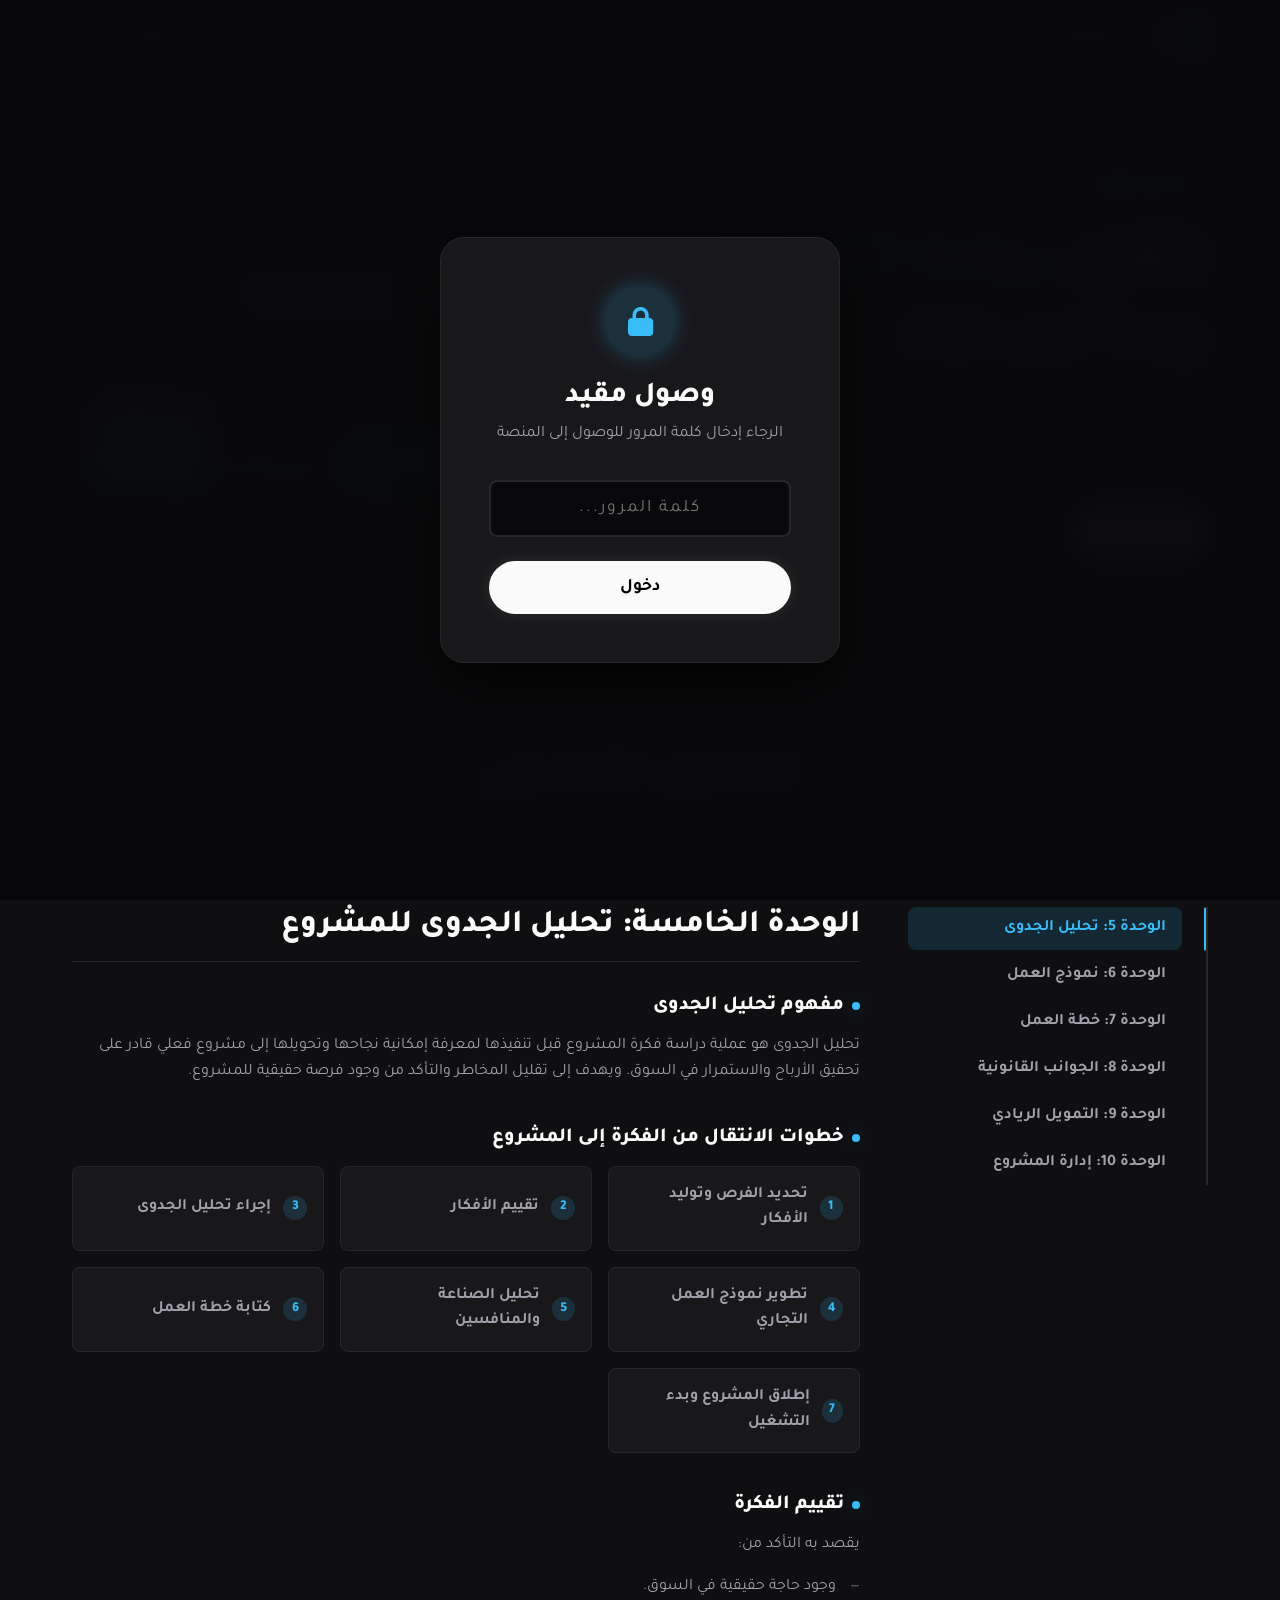
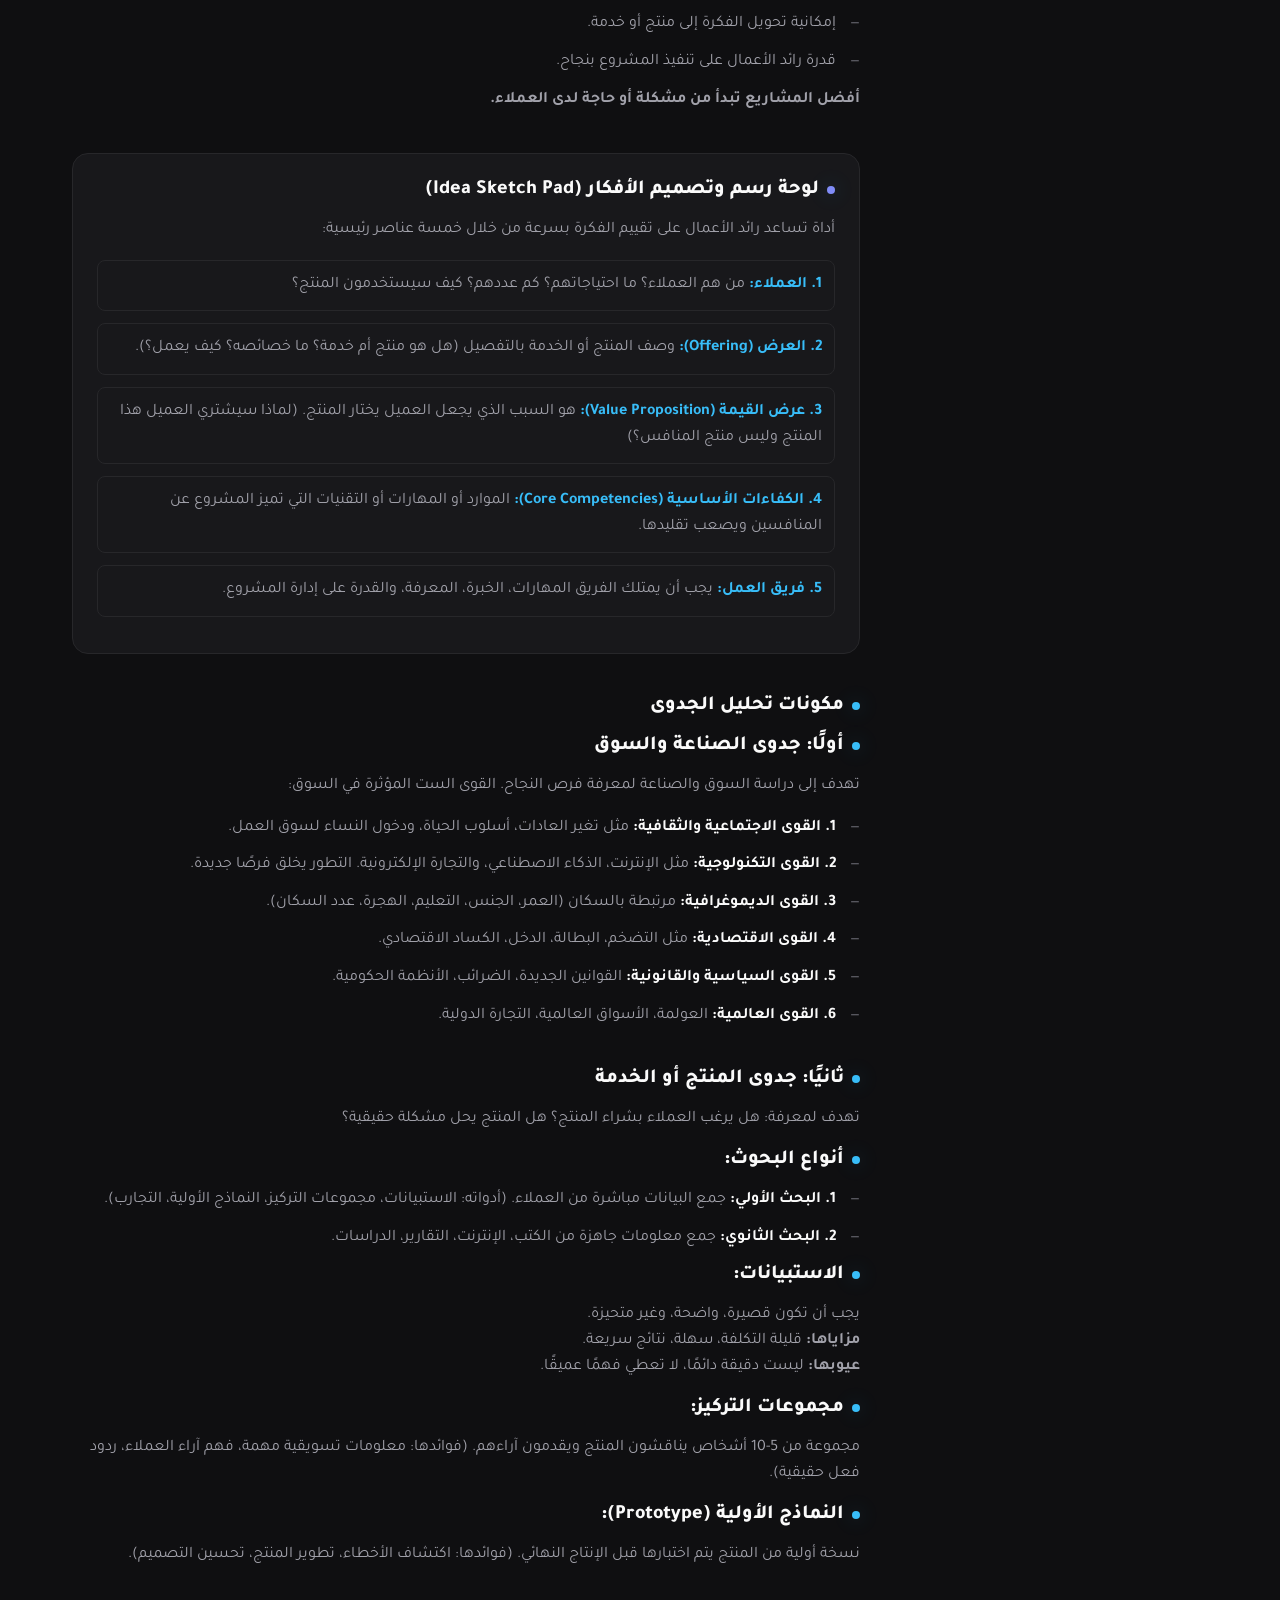
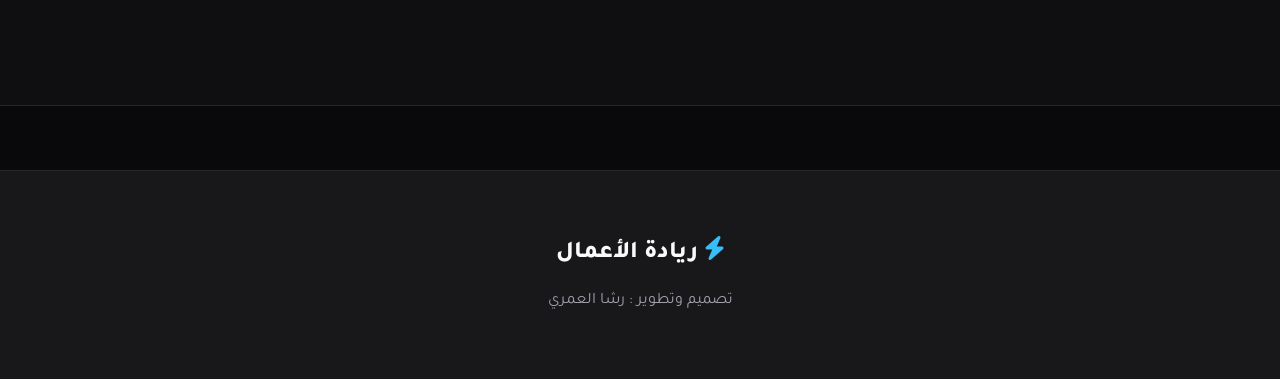
==== index.html @ 7e015ada "Initial commit: Entrepreneurship Final Website" ====
<!DOCTYPE html>
<html lang="ar" dir="rtl">

<head>
    <meta charset="UTF-8">
    <meta name="viewport" content="width=device-width, initial-scale=1.0">
    <title>ريادة الأعمال | الملخص الشامل</title>
    <link rel="stylesheet" href="style.css">
    <link href="https://fonts.googleapis.com/css2?family=Tajawal:wght@400;500;700;800;900&display=swap"
        rel="stylesheet">
    <link rel="stylesheet" href="https://cdnjs.cloudflare.com/ajax/libs/font-awesome/6.4.0/css/all.min.css">
</head>

<body>
    <div class="bg-pattern"></div>
    <div class="glow-bg"></div>

    <nav class="top-nav">
        <div class="container nav-wrapper">
            <a href="index.html" class="brand">
                <div class="brand-icon"><i class="fa-solid fa-layer-group"></i></div>
                <span class="brand-text">ريادة الأعمال</span>
            </a>
            <div class="nav-menu">
                <a href="index.html" class="menu-item active">الملخص الشامل</a>
                <a href="exam.html" class="menu-btn">انتقل للاختبار</a>
            </div>
        </div>
    </nav>

    <main>
        <section class="hero-section">
            <div class="container hero-container">
                <div class="hero-content">
                    <div class="tag"> الاستعداد للفاينل</div>
                    <h1 class="hero-title">إتقان <span>ريادة الأعمال</span> يبدأ من هنا.</h1>
                    <p class="hero-subtitle">منصة تعليمية تجمع لك المنهج من تحليل الجدوى وحتى استراتيجيات النمو.</p>
                    <div class="hero-buttons">
                        <a href="#summary" class="btn btn-solid">ابدأ المذاكرة</a>
                        <a href="exam.html" class="btn btn-ghost">انتقل للاختبار <i
                                class="fa-solid fa-arrow-left"></i></a>
                    </div>
                </div>
                <div class="hero-visual">
                    <div class="visual-card">
                        <div class="card-header">
                            <div class="dots"><span></span><span></span><span></span></div>
                        </div>
                        <div class="card-body">
                            <div class="mock-line bold w-70"></div>
                            <div class="mock-line w-100"></div>
                            <div class="mock-line w-80"></div>
                            <div class="mock-chart">
                                <div class="bar h-40"></div>
                                <div class="bar h-70"></div>
                                <div class="bar h-50"></div>
                                <div class="bar h-100"></div>
                            </div>
                        </div>
                    </div>
                    <div class="visual-card floating">
                        <i class="fa-solid fa-check-circle"></i>
                        <span>علامة كاملة في الاختبار!</span>
                    </div>
                </div>
            </div>
        </section>

        <section id="summary" class="content-section bg-light">
            <div class="container">
                <div class="section-heading">
                    <h2>المحتوى الأكاديمي</h2>
                    <p>الوحدات من 5 إلى 10، ملخصة بعناية ومركزة على النقاط الأساسية.</p>
                </div>

                <div class="docs-layout">
                    <div class="docs-sidebar">
                        <nav class="toc-nav">
                            <button class="toc-link active" data-target="unit-5">الوحدة 5: تحليل الجدوى</button>
                            <button class="toc-link" data-target="unit-6">الوحدة 6: نموذج العمل</button>
                            <button class="toc-link" data-target="unit-7">الوحدة 7: خطة العمل</button>
                            <button class="toc-link" data-target="unit-8">الوحدة 8: الجوانب القانونية</button>
                            <button class="toc-link" data-target="unit-9">الوحدة 9: التمويل الريادي</button>
                            <button class="toc-link" data-target="unit-10">الوحدة 10: إدارة المشروع</button>
                        </nav>
                    </div>

                    <div class="docs-content">
                        <!-- Unit 5 -->
                        <div class="doc-panel active" id="unit-5">
                            <h3 class="panel-title">الوحدة الخامسة: تحليل الجدوى للمشروع</h3>

                            <div class="info-block">
                                <h4>مفهوم تحليل الجدوى</h4>
                                <p>تحليل الجدوى هو عملية دراسة فكرة المشروع قبل تنفيذها لمعرفة إمكانية نجاحها وتحويلها
                                    إلى مشروع فعلي قادر على تحقيق الأرباح والاستمرار في السوق. ويهدف إلى تقليل المخاطر
                                    والتأكد من وجود فرصة حقيقية للمشروع.</p>
                            </div>

                            <div class="info-block">
                                <h4>خطوات الانتقال من الفكرة إلى المشروع</h4>
                                <div class="steps-grid">
                                    <div class="step-card"><span class="step-num">1</span>تحديد الفرص وتوليد الأفكار
                                    </div>
                                    <div class="step-card"><span class="step-num">2</span>تقييم الأفكار</div>
                                    <div class="step-card"><span class="step-num">3</span>إجراء تحليل الجدوى</div>
                                    <div class="step-card"><span class="step-num">4</span>تطوير نموذج العمل التجاري
                                    </div>
                                    <div class="step-card"><span class="step-num">5</span>تحليل الصناعة والمنافسين</div>
                                    <div class="step-card"><span class="step-num">6</span>كتابة خطة العمل</div>
                                    <div class="step-card"><span class="step-num">7</span>إطلاق المشروع وبدء التشغيل
                                    </div>
                                </div>
                            </div>

                            <div class="info-block">
                                <h4>تقييم الفكرة</h4>
                                <p>يقصد به التأكد من:</p>
                                <ul class="custom-list">
                                    <li>وجود حاجة حقيقية في السوق.</li>
                                    <li>إمكانية تحويل الفكرة إلى منتج أو خدمة.</li>
                                    <li>قدرة رائد الأعمال على تنفيذ المشروع بنجاح.</li>
                                </ul>
                                <p><strong>أفضل المشاريع تبدأ من مشكلة أو حاجة لدى العملاء.</strong></p>
                            </div>

                            <div class="info-block highlighted">
                                <h4>لوحة رسم وتصميم الأفكار (Idea Sketch Pad)</h4>
                                <p>أداة تساعد رائد الأعمال على تقييم الفكرة بسرعة من خلال خمسة عناصر رئيسية:</p>
                                <ul class="feature-list">
                                    <li><strong>1. العملاء:</strong> من هم العملاء؟ ما احتياجاتهم؟ كم عددهم؟ كيف
                                        سيستخدمون المنتج؟</li>
                                    <li><strong>2. العرض (Offering):</strong> وصف المنتج أو الخدمة بالتفصيل (هل هو منتج
                                        أم خدمة؟ ما خصائصه؟ كيف يعمل؟).</li>
                                    <li><strong>3. عرض القيمة (Value Proposition):</strong> هو السبب الذي يجعل العميل
                                        يختار المنتج. (لماذا سيشتري العميل هذا المنتج وليس منتج المنافس؟)</li>
                                    <li><strong>4. الكفاءات الأساسية (Core Competencies):</strong> الموارد أو المهارات
                                        أو التقنيات التي تميز المشروع عن المنافسين ويصعب تقليدها.</li>
                                    <li><strong>5. فريق العمل:</strong> يجب أن يمتلك الفريق المهارات، الخبرة، المعرفة،
                                        والقدرة على إدارة المشروع.</li>
                                </ul>
                            </div>

                            <div class="info-block">
                                <h4>مكونات تحليل الجدوى</h4>

                                <h4>أولًا: جدوى الصناعة والسوق</h4>
                                <p>تهدف إلى دراسة السوق والصناعة لمعرفة فرص النجاح. القوى الست المؤثرة في السوق:</p>
                                <ul class="custom-list">
                                    <li><strong>1. القوى الاجتماعية والثقافية:</strong> مثل تغير العادات، أسلوب الحياة،
                                        ودخول النساء لسوق العمل.</li>
                                    <li><strong>2. القوى التكنولوجية:</strong> مثل الإنترنت، الذكاء الاصطناعي، والتجارة
                                        الإلكترونية. التطور يخلق فرصًا جديدة.</li>
                                    <li><strong>3. القوى الديموغرافية:</strong> مرتبطة بالسكان (العمر، الجنس، التعليم،
                                        الهجرة، عدد السكان).</li>
                                    <li><strong>4. القوى الاقتصادية:</strong> مثل التضخم، البطالة، الدخل، الكساد
                                        الاقتصادي.</li>
                                    <li><strong>5. القوى السياسية والقانونية:</strong> القوانين الجديدة، الضرائب،
                                        الأنظمة الحكومية.</li>
                                    <li><strong>6. القوى العالمية:</strong> العولمة، الأسواق العالمية، التجارة الدولية.
                                    </li>
                                </ul>

                                <br>
                                <h4>ثانيًا: جدوى المنتج أو الخدمة</h4>
                                <p>تهدف لمعرفة: هل يرغب العملاء بشراء المنتج؟ هل المنتج يحل مشكلة حقيقية؟</p>

                                <h4>أنواع البحوث:</h4>
                                <ul class="custom-list">
                                    <li><strong>1. البحث الأولي:</strong> جمع البيانات مباشرة من العملاء. (أدواته:
                                        الاستبيانات، مجموعات التركيز، النماذج الأولية، التجارب).</li>
                                    <li><strong>2. البحث الثانوي:</strong> جمع معلومات جاهزة من الكتب، الإنترنت،
                                        التقارير، الدراسات.</li>
                                </ul>

                                <h4>الاستبيانات:</h4>
                                <p>يجب أن تكون قصيرة، واضحة، وغير متحيزة.<br>
                                    <strong>مزاياها:</strong> قليلة التكلفة، سهلة، نتائج سريعة. <br>
                                    <strong>عيوبها:</strong> ليست دقيقة دائمًا، لا تعطي فهمًا عميقًا.
                                </p>

                                <h4>مجموعات التركيز:</h4>
                                <p>مجموعة من 5-10 أشخاص يناقشون المنتج ويقدمون آراءهم. (فوائدها: معلومات تسويقية مهمة،
                                    فهم آراء العملاء، ردود فعل حقيقية).</p>

                                <h4>النماذج الأولية (Prototype):</h4>
                                <p>نسخة أولية من المنتج يتم اختبارها قبل الإنتاج النهائي. (فوائدها: اكتشاف الأخطاء،
                                    تطوير المنتج، تحسين التصميم).</p>
                            </div>
                        </div>

                        <!-- Unit 6 -->
                        <div class="doc-panel" id="unit-6">
                            <h3 class="panel-title">الوحدة السادسة: نموذج العمل التجاري</h3>

                            <div class="info-block">
                                <h4>مفهوم نموذج العمل</h4>
                                <p>هو الطريقة التي يحقق بها المشروع الأرباح ويقدم القيمة للعملاء.</p>
                            </div>

                            <div class="info-block">
                                <h4>عناصر نموذج العمل التجاري</h4>
                                <ul class="feature-list">
                                    <li><strong>1. شرائح العملاء:</strong> الفئات المستهدفة من المشروع.</li>
                                    <li><strong>2. عرض القيمة:</strong> القيمة أو الفائدة المقدمة للعملاء.</li>
                                    <li><strong>3. القنوات:</strong> طرق إيصال المنتج للعملاء.</li>
                                    <li><strong>4. علاقات العملاء:</strong> كيفية التعامل مع العملاء والمحافظة عليهم.
                                    </li>
                                    <li><strong>5. مصادر الإيرادات:</strong> كيف يحقق المشروع الأرباح.</li>
                                    <li><strong>6. الموارد الرئيسية:</strong> الأصول المهمة لتشغيل المشروع.</li>
                                    <li><strong>7. الأنشطة الرئيسية:</strong> الأعمال الأساسية داخل المشروع.</li>
                                    <li><strong>8. الشراكات الرئيسية:</strong> الموردون والشركاء.</li>
                                    <li><strong>9. هيكل التكاليف:</strong> جميع مصاريف المشروع.</li>
                                </ul>
                            </div>

                            <div class="info-block">
                                <h4>أهمية نموذج العمل التجاري</h4>
                                <div class="tags-container">
                                    <span class="tag-item">تنظيم المشروع</span>
                                    <span class="tag-item">فهم السوق</span>
                                    <span class="tag-item">توضيح طريقة الربح</span>
                                    <span class="tag-item">تحديد الموارد المطلوبة</span>
                                </div>
                            </div>
                        </div>

                        <!-- Unit 7 -->
                        <div class="doc-panel" id="unit-7">
                            <h3 class="panel-title">الوحدة السابعة: خطة العمل</h3>
                            <div class="info-block">
                                <h4>مفهوم خطة العمل</h4>
                                <p>وثيقة تفصيلية توضح فكرة المشروع وطريقة تنفيذه.</p>
                            </div>
                            <div class="info-block">
                                <h4>أهمية خطة العمل</h4>
                                <div class="tags-container">
                                    <span class="tag-item">جذب المستثمرين</span>
                                    <span class="tag-item">تقليل المخاطر</span>
                                    <span class="tag-item">تنظيم العمل</span>
                                    <span class="tag-item">تحديد الأهداف</span>
                                </div>
                            </div>
                            <div class="info-block">
                                <h4>عناصر خطة العمل</h4>
                                <ul class="custom-list">
                                    <li><strong>1. الملخص التنفيذي:</strong> نبذة مختصرة عن المشروع.</li>
                                    <li><strong>2. وصف المشروع:</strong> شرح فكرة المشروع وأهدافه.</li>
                                    <li><strong>3. تحليل السوق:</strong> دراسة المنافسين والعملاء.</li>
                                    <li><strong>4. الخطة التسويقية:</strong> كيفية الترويج للمنتج.</li>
                                    <li><strong>5. الخطة التشغيلية:</strong> كيفية تشغيل المشروع يوميًا.</li>
                                    <li><strong>6. الخطة المالية:</strong> التكاليف والأرباح المتوقعة.</li>
                                </ul>
                            </div>
                        </div>

                        <!-- Unit 8 -->
                        <div class="doc-panel" id="unit-8">
                            <h3 class="panel-title">الوحدة الثامنة: الجوانب القانونية والأخلاقية</h3>
                            <div class="info-block">
                                <h4>الجوانب القانونية</h4>
                                <p>تشمل: تسجيل المشروع، التراخيص، العقود، والضرائب.</p>
                            </div>
                            <div class="info-block highlighted">
                                <h4>الملكية الفكرية</h4>
                                <p>حماية الأفكار والإبداعات من السرقة.</p>
                                <h4>أنواعها:</h4>
                                <ul class="feature-list">
                                    <li><strong>1. براءات الاختراع:</strong> لحماية الاختراعات.</li>
                                    <li><strong>2. العلامات التجارية:</strong> لحماية اسم وشعار المشروع.</li>
                                    <li><strong>3. حقوق النشر:</strong> لحماية الكتب والبرامج والمحتوى.</li>
                                </ul>
                            </div>
                            <div class="info-block">
                                <h4>أخلاقيات الأعمال</h4>
                                <p>هي الالتزام بالسلوك الصحيح أثناء العمل.</p>
                                <div class="tags-container">
                                    <span class="tag-item">الصدق</span>
                                    <span class="tag-item">الأمانة</span>
                                    <span class="tag-item">احترام العملاء</span>
                                    <span class="tag-item">المسؤولية الاجتماعية</span>
                                </div>
                            </div>
                        </div>

                        <!-- Unit 9 -->
                        <div class="doc-panel" id="unit-9">
                            <h3 class="panel-title">الوحدة التاسعة: التمويل الريادي</h3>
                            <div class="info-block">
                                <h4>مفهوم التمويل</h4>
                                <p>توفير الأموال اللازمة لتأسيس المشروع وتشغيله.</p>
                            </div>
                            <div class="info-block">
                                <h4>مصادر التمويل</h4>
                                <ul class="custom-list">
                                    <li><strong>1. التمويل الذاتي:</strong> استخدام أموال صاحب المشروع.</li>
                                    <li><strong>2. القروض البنكية:</strong> الاقتراض من البنوك.</li>
                                    <li><strong>3. المستثمرون:</strong> أشخاص يقدمون المال مقابل حصة من الأرباح.</li>
                                    <li><strong>4. رأس المال المخاطر:</strong> تمويل المشاريع الجديدة ذات المخاطر
                                        العالية.</li>
                                    <li><strong>5. التمويل الجماعي:</strong> جمع مبالغ صغيرة من عدد كبير من الناس عبر
                                        الإنترنت.</li>
                                </ul>
                            </div>
                            <div class="info-block">
                                <h4>أهمية التمويل ومشكلاته</h4>
                                <p><strong>الأهمية:</strong> شراء المعدات، دفع الرواتب، تطوير المشروع، والتوسع.</p>
                                <p><strong>مشكلات التمويل:</strong> ارتفاع المخاطر، صعوبة الحصول على التمويل، ونقص
                                    الضمانات.</p>
                            </div>
                        </div>

                        <!-- Unit 10 -->
                        <div class="doc-panel" id="unit-10">
                            <h3 class="panel-title">الوحدة العاشرة: إدارة ونمو المشروع الريادي</h3>
                            <div class="info-block">
                                <h4>إدارة المشروع</h4>
                                <div class="tags-container">
                                    <span class="tag-item">التخطيط</span>
                                    <span class="tag-item">التنظيم</span>
                                    <span class="tag-item">القيادة</span>
                                    <span class="tag-item">الرقابة</span>
                                </div>
                            </div>
                            <div class="info-block">
                                <h4>استراتيجيات وتحديات النمو</h4>
                                <h4>استراتيجيات النمو:</h4>
                                <ul class="custom-list">
                                    <li><strong>1. التوسع في الأسواق:</strong> دخول أسواق جديدة.</li>
                                    <li><strong>2. تطوير المنتجات:</strong> تحسين المنتجات الحالية.</li>
                                    <li><strong>3. زيادة عدد العملاء:</strong> جذب عملاء جدد.</li>
                                    <li><strong>4. الشراكات:</strong> التعاون مع شركات أخرى.</li>
                                </ul>
                                <h4>تحديات النمو:</h4>
                                <p>زيادة المنافسة، نقص الموارد، صعوبة الإدارة، وتغير حاجات العملاء.</p>
                            </div>
                            <div class="info-block highlighted">
                                <h4>الامتياز التجاري (Franchise)</h4>
                                <p>هو منح حق استخدام الاسم التجاري، العلامة التجارية، ونظام العمل، مقابل رسوم مالية.</p>
                                <p><strong>فوائده:</strong> تقليل المخاطر، الاستفادة من خبرة جاهزة، واستخدام علامة
                                    معروفة.</p>
                            </div>
                        </div>
                    </div>
                </div>
            </div>
        </section>
    </main>

    <footer class="site-footer">
        <div class="container">
            <div class="footer-content">
                <div class="footer-logo">
                    <i class="fa-solid fa-bolt"></i> ريادة الأعمال
                </div>
                <p>تصميم وتطوير : رشا العمري</p>
            </div>
        </div>
    </footer>

    <!-- Auth Overlay -->
    <div id="auth-overlay" class="auth-overlay">
        <div class="auth-card">
            <div class="auth-icon"><i class="fa-solid fa-lock"></i></div>
            <h2>وصول مقيد</h2>
            <p>الرجاء إدخال كلمة المرور للوصول إلى المنصة</p>
            <input type="password" id="auth-pass" placeholder="كلمة المرور..." autocomplete="off">
            <button id="auth-btn" class="btn btn-solid btn-large" style="width: 100%; margin-top: 1.5rem;">دخول</button>
            <p id="auth-error" class="auth-error hidden">كلمة المرور غير صحيحة!</p>
        </div>
    </div>

    <script src="script.js"></script>
</body>

</html>
---- style.css ----
/* style.css - Dark Mode Premium Tech Design */
:root {
    --bg-body: #09090b; /* zinc-950 */
    --bg-surface: #18181b; /* zinc-900 */
    --bg-light: #0f0f11;
    --text-primary: #fafafa;
    --text-secondary: #a1a1aa;
    --text-tertiary: #71717a;
    
    --accent-color: #38bdf8; /* sky-400 */
    --accent-hover: #0ea5e9;
    --accent-light: rgba(56, 189, 248, 0.15);
    
    --border-color: #27272a;
    --border-hover: #3f3f46;
    
    --success: #34d399;
    --success-bg: rgba(16, 185, 129, 0.1);
    --danger: #fb7185;
    --danger-bg: rgba(244, 63, 94, 0.1);
    
    --shadow-sm: 0 1px 2px 0 rgba(0, 0, 0, 0.5);
    --shadow-md: 0 4px 6px -1px rgba(0, 0, 0, 0.5), 0 2px 4px -2px rgba(0, 0, 0, 0.5);
    --shadow-lg: 0 10px 15px -3px rgba(0, 0, 0, 0.5), 0 4px 6px -4px rgba(0, 0, 0, 0.5);
    --shadow-xl: 0 25px 50px -12px rgba(0, 0, 0, 0.8);
    --shadow-glow: 0 0 20px rgba(56, 189, 248, 0.3);
    
    --radius-md: 8px;
    --radius-lg: 16px;
    --radius-xl: 24px;
    
    --transition-fast: 0.15s ease;
    --transition-normal: 0.3s ease;
}

* {
    margin: 0;
    padding: 0;
    box-sizing: border-box;
    font-family: 'Tajawal', system-ui, -apple-system, sans-serif;
}

body {
    background-color: var(--bg-body);
    color: var(--text-primary);
    line-height: 1.6;
    overflow-x: hidden;
}

html {
    scroll-behavior: smooth;
}

.container {
    max-width: 1200px;
    margin: 0 auto;
    padding: 0 2rem;
}

/* Background Pattern */
.bg-pattern {
    position: fixed;
    top: 0;
    left: 0;
    width: 100%;
    height: 100%;
    z-index: -2;
    background-image: 
        radial-gradient(var(--border-color) 1px, transparent 1px),
        radial-gradient(var(--border-color) 1px, transparent 1px);
    background-size: 40px 40px;
    background-position: 0 0, 20px 20px;
    opacity: 0.3;
    mask-image: linear-gradient(to bottom, white 0%, transparent 80%);
    -webkit-mask-image: linear-gradient(to bottom, white 0%, transparent 80%);
}

.glow-bg {
    position: fixed;
    top: -20%;
    right: -10%;
    width: 60vw;
    height: 60vw;
    border-radius: 50%;
    background: radial-gradient(circle, rgba(56, 189, 248, 0.08) 0%, rgba(0,0,0,0) 70%);
    z-index: -1;
    pointer-events: none;
}

/* Typography */
h1, h2, h3, h4 {
    font-weight: 800;
    color: var(--text-primary);
    line-height: 1.2;
}

/* Navigation */
.top-nav {
    position: sticky;
    top: 0;
    z-index: 100;
    background: rgba(9, 9, 11, 0.8);
    backdrop-filter: blur(16px);
    -webkit-backdrop-filter: blur(16px);
    border-bottom: 1px solid var(--border-color);
}

.nav-wrapper {
    display: flex;
    justify-content: space-between;
    align-items: center;
    height: 72px;
}

.brand {
    display: flex;
    align-items: center;
    gap: 0.75rem;
    text-decoration: none;
    color: var(--text-primary);
}

.brand-icon {
    width: 36px;
    height: 36px;
    background: linear-gradient(135deg, #38bdf8, #818cf8);
    border-radius: var(--radius-md);
    display: flex;
    align-items: center;
    justify-content: center;
    color: white;
    font-size: 1.1rem;
    box-shadow: var(--shadow-glow);
}

.brand-text {
    font-weight: 800;
    font-size: 1.25rem;
    letter-spacing: -0.5px;
}

.nav-menu {
    display: flex;
    align-items: center;
    gap: 1.5rem;
}

.menu-item {
    text-decoration: none;
    color: var(--text-secondary);
    font-weight: 600;
    font-size: 0.95rem;
    transition: color var(--transition-fast);
}

.menu-item:hover, .menu-item.active {
    color: var(--text-primary);
}

.menu-btn {
    text-decoration: none;
    background: var(--bg-surface);
    color: var(--text-primary);
    border: 1px solid var(--border-color);
    padding: 0.5rem 1.25rem;
    border-radius: 99px;
    font-weight: 700;
    font-size: 0.95rem;
    transition: all var(--transition-fast);
    box-shadow: var(--shadow-sm);
}

.menu-btn:hover {
    border-color: var(--accent-color);
    color: var(--accent-color);
    box-shadow: var(--shadow-glow);
}

/* Buttons */
.btn {
    display: inline-flex;
    align-items: center;
    justify-content: center;
    gap: 0.5rem;
    padding: 0.75rem 1.5rem;
    border-radius: 99px;
    font-weight: 700;
    font-size: 1rem;
    text-decoration: none;
    cursor: pointer;
    transition: all var(--transition-fast);
    border: none;
}

.btn-large {
    padding: 1rem 2rem;
    font-size: 1.1rem;
}

.btn-solid {
    background: var(--text-primary);
    color: #000;
    box-shadow: 0 0 15px rgba(255, 255, 255, 0.1);
}

.btn-solid:hover:not(:disabled) {
    background: #e4e4e7;
    transform: translateY(-2px);
    box-shadow: 0 0 20px rgba(255, 255, 255, 0.2);
}

.btn-solid:disabled {
    background: var(--border-hover);
    color: var(--text-tertiary);
    cursor: not-allowed;
    box-shadow: none;
}

.btn-ghost {
    background: transparent;
    color: var(--text-secondary);
    border: 1px solid transparent;
}

.btn-ghost:hover {
    color: var(--text-primary);
    background: var(--bg-surface);
    border-color: var(--border-color);
}

/* Hero Section */
.hero-section {
    padding: 6rem 0;
    overflow: hidden;
}

.hero-container {
    display: grid;
    grid-template-columns: 1fr 1fr;
    gap: 4rem;
    align-items: center;
}

.tag {
    display: inline-block;
    padding: 0.25rem 0.75rem;
    background: var(--accent-light);
    color: var(--accent-color);
    border-radius: 99px;
    font-size: 0.85rem;
    font-weight: 700;
    margin-bottom: 1.5rem;
    border: 1px solid rgba(56, 189, 248, 0.2);
}

.hero-title {
    font-size: 4rem;
    letter-spacing: -1px;
    margin-bottom: 1.5rem;
}

.hero-title span {
    background: linear-gradient(135deg, #38bdf8, #818cf8);
    -webkit-background-clip: text;
    background-clip: text;
    -webkit-text-fill-color: transparent;
}

.hero-subtitle {
    font-size: 1.25rem;
    color: var(--text-secondary);
    margin-bottom: 2.5rem;
    max-width: 90%;
}

.hero-buttons {
    display: flex;
    gap: 1rem;
}

/* Hero Visuals */
.hero-visual {
    position: relative;
}

.visual-card {
    background: var(--bg-surface);
    border: 1px solid var(--border-color);
    border-radius: var(--radius-lg);
    padding: 1.5rem;
    transform: rotate(2deg);
    box-shadow: var(--shadow-xl);
}

.card-header {
    margin-bottom: 1.5rem;
    padding-bottom: 1rem;
    border-bottom: 1px solid var(--border-color);
}

.dots {
    display: flex;
    gap: 6px;
}

.dots span {
    width: 10px;
    height: 10px;
    border-radius: 50%;
    background: var(--border-color);
}

.dots span:nth-child(1) { background: #f43f5e; }
.dots span:nth-child(2) { background: #eab308; }
.dots span:nth-child(3) { background: #10b981; }

.mock-line {
    height: 12px;
    background: var(--border-color);
    border-radius: 4px;
    margin-bottom: 1rem;
}

.mock-line.bold {
    height: 16px;
    background: var(--text-secondary);
}

.w-70 { width: 70%; }
.w-80 { width: 80%; }
.w-100 { width: 100%; }

.mock-chart {
    display: flex;
    align-items: flex-end;
    gap: 1rem;
    height: 100px;
    margin-top: 2rem;
    padding-top: 1rem;
    border-top: 1px dashed var(--border-color);
}

.bar {
    flex: 1;
    background: var(--accent-light);
    border-radius: 4px 4px 0 0;
}

.bar.h-40 { height: 40%; }
.bar.h-70 { height: 70%; background: var(--accent-color); opacity: 0.5; }
.bar.h-50 { height: 50%; }
.bar.h-100 { height: 100%; background: linear-gradient(to top, #38bdf8, #818cf8); }

.visual-card.floating {
    position: absolute;
    bottom: -20px;
    right: -20px;
    transform: rotate(-3deg);
    padding: 1rem 1.5rem;
    border-radius: 99px;
    display: flex;
    align-items: center;
    gap: 0.75rem;
    font-weight: 700;
    color: var(--text-primary);
    animation: float 4s ease-in-out infinite;
}

.visual-card.floating i {
    color: var(--success);
    font-size: 1.25rem;
}

@keyframes float {
    0% { transform: translateY(0) rotate(-3deg); }
    50% { transform: translateY(-10px) rotate(-3deg); }
    100% { transform: translateY(0) rotate(-3deg); }
}

/* Sections */
.content-section {
    padding: 6rem 0;
}

.bg-light {
    background: var(--bg-light);
    border-top: 1px solid var(--border-color);
    border-bottom: 1px solid var(--border-color);
}

.section-heading {
    text-align: center;
    margin-bottom: 4rem;
}

.section-heading h2 {
    font-size: 2.5rem;
    margin-bottom: 1rem;
}

.section-heading p {
    font-size: 1.1rem;
    color: var(--text-secondary);
    max-width: 600px;
    margin: 0 auto;
}

/* Docs Layout */
.docs-layout {
    display: grid;
    grid-template-columns: 300px 1fr;
    gap: 3rem;
    align-items: start;
}

.docs-sidebar {
    position: sticky;
    top: 100px;
}

.toc-nav {
    display: flex;
    flex-direction: column;
    gap: 0.25rem;
    border-right: 2px solid var(--border-color);
    padding-right: 1.5rem;
}

.toc-link {
    background: none;
    border: none;
    text-align: right;
    padding: 0.75rem 1rem;
    font-size: 1rem;
    font-weight: 600;
    color: var(--text-secondary);
    cursor: pointer;
    border-radius: var(--radius-md);
    transition: all var(--transition-fast);
    position: relative;
}

.toc-link:hover {
    background: var(--bg-surface);
    color: var(--text-primary);
}

.toc-link.active {
    color: var(--accent-color);
    background: var(--accent-light);
}

.toc-link.active::before {
    content: '';
    position: absolute;
    right: -1.5rem;
    top: 50%;
    transform: translateY(-50%);
    width: 2px;
    height: 100%;
    background: var(--accent-color);
    border-radius: 2px;
}

.doc-panel {
    display: none;
    animation: fadeIn 0.4s ease;
}

.doc-panel.active {
    display: block;
}

@keyframes fadeIn {
    from { opacity: 0; transform: translateY(10px); }
    to { opacity: 1; transform: translateY(0); }
}

.panel-title {
    font-size: 2rem;
    margin-bottom: 2rem;
    padding-bottom: 1rem;
    border-bottom: 1px solid var(--border-color);
}

.info-block {
    margin-bottom: 2.5rem;
}

.info-block h4 {
    font-size: 1.25rem;
    margin-bottom: 1rem;
    color: var(--text-primary);
    display: flex;
    align-items: center;
    gap: 0.5rem;
}

.info-block h4::before {
    content: '';
    display: block;
    width: 8px;
    height: 8px;
    background: var(--accent-color);
    border-radius: 50%;
    box-shadow: var(--shadow-glow);
}

.info-block p {
    color: var(--text-secondary);
    margin-bottom: 1rem;
}

.info-block.highlighted {
    background: var(--bg-surface);
    padding: 1.5rem;
    border-radius: var(--radius-lg);
    border: 1px solid var(--border-color);
}

.info-block.highlighted h4::before {
    background: #818cf8;
}

.custom-list {
    list-style: none;
    padding-right: 0;
}

.custom-list li {
    position: relative;
    padding-right: 1.5rem;
    margin-bottom: 0.75rem;
    color: var(--text-secondary);
}

.custom-list li::before {
    content: '—';
    position: absolute;
    right: 0;
    color: var(--text-tertiary);
}

.custom-list li strong {
    color: var(--text-primary);
}

.feature-list {
    list-style: none;
}
.feature-list li {
    margin-bottom: 0.75rem;
    padding: 0.75rem;
    background: var(--bg-surface);
    border: 1px solid var(--border-color);
    border-radius: var(--radius-md);
    color: var(--text-secondary);
}
.feature-list li strong {
    color: var(--accent-color);
}

.steps-grid {
    display: grid;
    grid-template-columns: repeat(auto-fill, minmax(200px, 1fr));
    gap: 1rem;
}

.step-card {
    background: var(--bg-surface);
    border: 1px solid var(--border-color);
    padding: 1rem;
    border-radius: var(--radius-md);
    font-weight: 600;
    display: flex;
    align-items: center;
    gap: 0.75rem;
    color: var(--text-secondary);
}

.step-num {
    width: 24px;
    height: 24px;
    background: var(--accent-light);
    color: var(--accent-color);
    border-radius: 50%;
    display: flex;
    align-items: center;
    justify-content: center;
    font-size: 0.85rem;
    font-weight: 800;
}

.tags-container {
    display: flex;
    flex-wrap: wrap;
    gap: 0.75rem;
}

.tag-item {
    background: var(--bg-surface);
    border: 1px solid var(--border-color);
    padding: 0.5rem 1rem;
    border-radius: 99px;
    font-weight: 600;
    font-size: 0.95rem;
    color: var(--text-secondary);
    box-shadow: var(--shadow-sm);
}

/* Quiz Section */
.quiz-wrapper {
    max-width: 800px;
    margin: 0 auto;
}

.quiz-header {
    display: flex;
    justify-content: space-between;
    align-items: flex-end;
    margin-bottom: 2rem;
}

.quiz-meta {
    display: flex;
    gap: 1rem;
}

.badge-soft {
    background: var(--bg-surface);
    border: 1px solid var(--border-color);
    padding: 0.25rem 0.75rem;
    border-radius: 99px;
    font-size: 0.85rem;
    font-weight: 600;
    color: var(--text-secondary);
    display: flex;
    align-items: center;
    gap: 0.5rem;
}

.quiz-card {
    background: var(--bg-surface);
    border: 1px solid var(--border-color);
    border-radius: var(--radius-xl);
    padding: 3rem;
    box-shadow: var(--shadow-lg);
}

.quiz-progress-container {
    margin-bottom: 3rem;
}

.progress-info {
    display: flex;
    justify-content: space-between;
    margin-bottom: 0.75rem;
    font-weight: 700;
    color: var(--text-secondary);
    font-size: 0.95rem;
}

.progress-track {
    width: 100%;
    height: 6px;
    background: var(--bg-body);
    border-radius: 99px;
    overflow: hidden;
}

.progress-indicator {
    height: 100%;
    background: linear-gradient(90deg, #38bdf8, #818cf8);
    width: 5%;
    border-radius: 99px;
    transition: width 0.4s cubic-bezier(0.4, 0, 0.2, 1);
}

.question-title {
    font-size: 1.75rem;
    margin-bottom: 2.5rem;
    line-height: 1.4;
}

.options-list {
    display: flex;
    flex-direction: column;
    gap: 1rem;
    margin-bottom: 3rem;
}

.option-btn {
    text-align: right;
    padding: 1.25rem 1.5rem;
    background: var(--bg-body);
    border: 2px solid var(--border-color);
    border-radius: var(--radius-lg);
    font-size: 1.1rem;
    font-weight: 600;
    color: var(--text-secondary);
    cursor: pointer;
    transition: all var(--transition-fast);
    position: relative;
    display: flex;
    align-items: center;
    justify-content: space-between;
}

.option-btn:hover {
    border-color: var(--border-hover);
    background: var(--bg-surface);
    transform: translateY(-1px);
}

.option-btn.selected {
    border-color: var(--accent-color);
    background: var(--accent-light);
    color: var(--accent-color);
}

.option-btn.selected::after {
    content: '\f00c';
    font-family: 'Font Awesome 6 Free';
    font-weight: 900;
    color: var(--accent-color);
}

.quiz-footer {
    display: flex;
    justify-content: flex-end;
    padding-top: 2rem;
    border-top: 1px solid var(--border-color);
}

/* Results UI */
.hidden {
    display: none !important;
}

.result-header {
    text-align: center;
    margin-bottom: 3rem;
}

.result-icon {
    width: 80px;
    height: 80px;
    background: var(--success-bg);
    color: var(--success);
    border-radius: 50%;
    display: flex;
    align-items: center;
    justify-content: center;
    font-size: 2rem;
    margin: 0 auto 1.5rem;
}

.result-icon.needs-work {
    background: var(--danger-bg);
    color: var(--danger);
}

.result-header h3 {
    font-size: 2rem;
    margin-bottom: 0.5rem;
}

.result-header p {
    color: var(--text-secondary);
    font-size: 1.1rem;
}

.score-display {
    text-align: center;
    padding: 2rem;
    background: var(--bg-body);
    border-radius: var(--radius-lg);
    margin-bottom: 3rem;
    border: 1px solid var(--border-color);
}

.score-number {
    font-size: 3.5rem;
    font-weight: 900;
    color: var(--text-primary);
    line-height: 1;
    margin-bottom: 0.5rem;
}

.score-label {
    color: var(--text-secondary);
    font-weight: 600;
    text-transform: uppercase;
    letter-spacing: 1px;
}

.review-title {
    font-size: 1.5rem;
    margin-bottom: 1.5rem;
    padding-bottom: 1rem;
    border-bottom: 1px solid var(--border-color);
}

.review-list {
    display: flex;
    flex-direction: column;
    gap: 1rem;
    margin-bottom: 3rem;
}

.review-card {
    padding: 1.5rem;
    border-radius: var(--radius-md);
    border: 1px solid var(--border-color);
    background: var(--bg-surface);
}

.review-card.correct {
    border-right: 4px solid var(--success);
}

.review-card.incorrect {
    border-right: 4px solid var(--danger);
}

.review-q {
    font-weight: 700;
    font-size: 1.1rem;
    margin-bottom: 1rem;
    color: var(--text-primary);
}

.review-ans {
    display: flex;
    align-items: center;
    gap: 0.5rem;
    font-size: 0.95rem;
    font-weight: 600;
}

.review-ans.user-correct { color: var(--success); }
.review-ans.user-wrong { color: var(--danger); margin-bottom: 0.5rem; }
.review-ans.correct-is { color: var(--success); }

.result-actions {
    display: flex;
    justify-content: center;
}

/* Footer */
.site-footer {
    background: var(--bg-surface);
    border-top: 1px solid var(--border-color);
    padding: 4rem 0 2rem;
    margin-top: 4rem;
}

.footer-content {
    text-align: center;
    max-width: 600px;
    margin: 0 auto;
}

.footer-logo {
    font-size: 1.5rem;
    font-weight: 800;
    color: var(--text-primary);
    margin-bottom: 1rem;
}

.footer-logo i { color: var(--accent-color); }

.footer-content p {
    color: var(--text-secondary);
    margin-bottom: 2rem;
}

.copyright {
    color: var(--text-tertiary);
    font-size: 0.9rem;
}

/* Responsive */
@media (max-width: 992px) {
    .hero-container, .docs-layout {
        grid-template-columns: minmax(0, 1fr);
        width: 100%;
    }
    
    .hero-visual {
        display: none;
    }
    
    .docs-sidebar {
        position: relative;
        top: 0;
        margin-bottom: 2rem;
        min-width: 0;
        max-width: 100%;
    }
    
    .toc-nav {
        border-right: none;
        border-bottom: 2px solid var(--border-color);
        padding-right: 0;
        padding-bottom: 1rem;
        flex-direction: row;
        overflow-x: auto;
        white-space: nowrap;
        max-width: 100%;
        -ms-overflow-style: none; /* IE and Edge */
        scrollbar-width: none; /* Firefox */
    }
    
    .toc-nav::-webkit-scrollbar {
        display: none;
    }
    
    .toc-link {
        text-align: center;
    }
    
    .toc-link.active::before {
        width: 100%;
        height: 2px;
        right: 0;
        top: auto;
        bottom: -1rem;
        transform: none;
    }
}

@media (max-width: 768px) {
    .container {
        padding: 0 1.5rem;
    }
    
    .hero-section {
        padding: 4rem 0;
    }

    .hero-title {
        font-size: 2.5rem;
    }
    
    .hero-subtitle {
        font-size: 1.1rem;
        max-width: 100%;
    }
    
    .hero-buttons {
        flex-direction: column;
        width: 100%;
    }
    
    .hero-buttons .btn {
        width: 100%;
    }
    
    .section-heading h2 {
        font-size: 2rem;
    }
    
    .panel-title {
        font-size: 1.5rem;
    }

    .quiz-card {
        padding: 1.5rem;
    }
    
    .question-title {
        font-size: 1.25rem;
    }
    
    .option-btn {
        padding: 1rem;
        font-size: 1rem;
    }
    
    .score-number {
        font-size: 2.5rem;
    }
    
    .result-actions {
        flex-direction: column;
        gap: 1rem;
    }
    
    .result-actions .btn {
        width: 100%;
        margin-right: 0 !important;
    }
    
    .steps-grid {
        grid-template-columns: 1fr;
    }
    
    .quiz-header {
        flex-direction: column;
        align-items: center;
        text-align: center;
        gap: 1rem;
    }
}

@media (max-width: 480px) {
    .container {
        padding: 0 1rem;
    }

    .nav-wrapper {
        gap: 0.5rem;
    }
    
    .brand-text {
        display: none; /* Hide brand text on small screens to fit menu gracefully */
    }
    
    .nav-menu {
        gap: 1rem;
    }
    
    .menu-item, .menu-btn {
        font-size: 0.85rem;
    }
    
    .menu-btn {
        padding: 0.4rem 0.8rem;
    }
    
    .hero-title {
        font-size: 2rem;
    }
    
    .btn-large {
        padding: 0.8rem 1.5rem;
        font-size: 1rem;
    }
    
    .progress-info {
        flex-direction: column;
        align-items: center;
        gap: 0.5rem;
    }
}

/* Auth Overlay */
.auth-overlay {
    position: fixed;
    top: 0;
    left: 0;
    width: 100vw;
    height: 100vh;
    background: rgba(9, 9, 11, 0.98);
    backdrop-filter: blur(15px);
    -webkit-backdrop-filter: blur(15px);
    z-index: 99999;
    display: flex;
    align-items: center;
    justify-content: center;
}

.auth-overlay.hidden {
    display: none !important;
}

.auth-card {
    background: var(--bg-surface);
    border: 1px solid var(--border-color);
    padding: 3rem;
    border-radius: var(--radius-xl);
    box-shadow: var(--shadow-xl);
    text-align: center;
    max-width: 400px;
    width: 90%;
    animation: scaleIn 0.4s cubic-bezier(0.175, 0.885, 0.32, 1.275);
}

@keyframes scaleIn {
    from { transform: scale(0.9); opacity: 0; }
    to { transform: scale(1); opacity: 1; }
}

.auth-icon {
    width: 70px;
    height: 70px;
    background: var(--accent-light);
    color: var(--accent-color);
    border-radius: 50%;
    display: flex;
    align-items: center;
    justify-content: center;
    font-size: 1.8rem;
    margin: 0 auto 1.5rem;
    box-shadow: var(--shadow-glow);
}

.auth-card h2 {
    margin-bottom: 0.5rem;
    font-size: 1.8rem;
}

.auth-card p {
    color: var(--text-secondary);
    margin-bottom: 2rem;
}

#auth-pass {
    width: 100%;
    background: var(--bg-body);
    border: 2px solid var(--border-color);
    color: var(--text-primary);
    padding: 1rem;
    border-radius: var(--radius-md);
    font-size: 1.1rem;
    outline: none;
    transition: all var(--transition-fast);
    text-align: center;
    letter-spacing: 2px;
}

#auth-pass:focus {
    border-color: var(--accent-color);
    box-shadow: 0 0 10px rgba(56, 189, 248, 0.2);
}

.auth-error {
    color: var(--danger) !important;
    font-size: 0.95rem;
    margin-top: 1rem;
    margin-bottom: 0 !important;
    animation: fadeIn 0.3s;
}
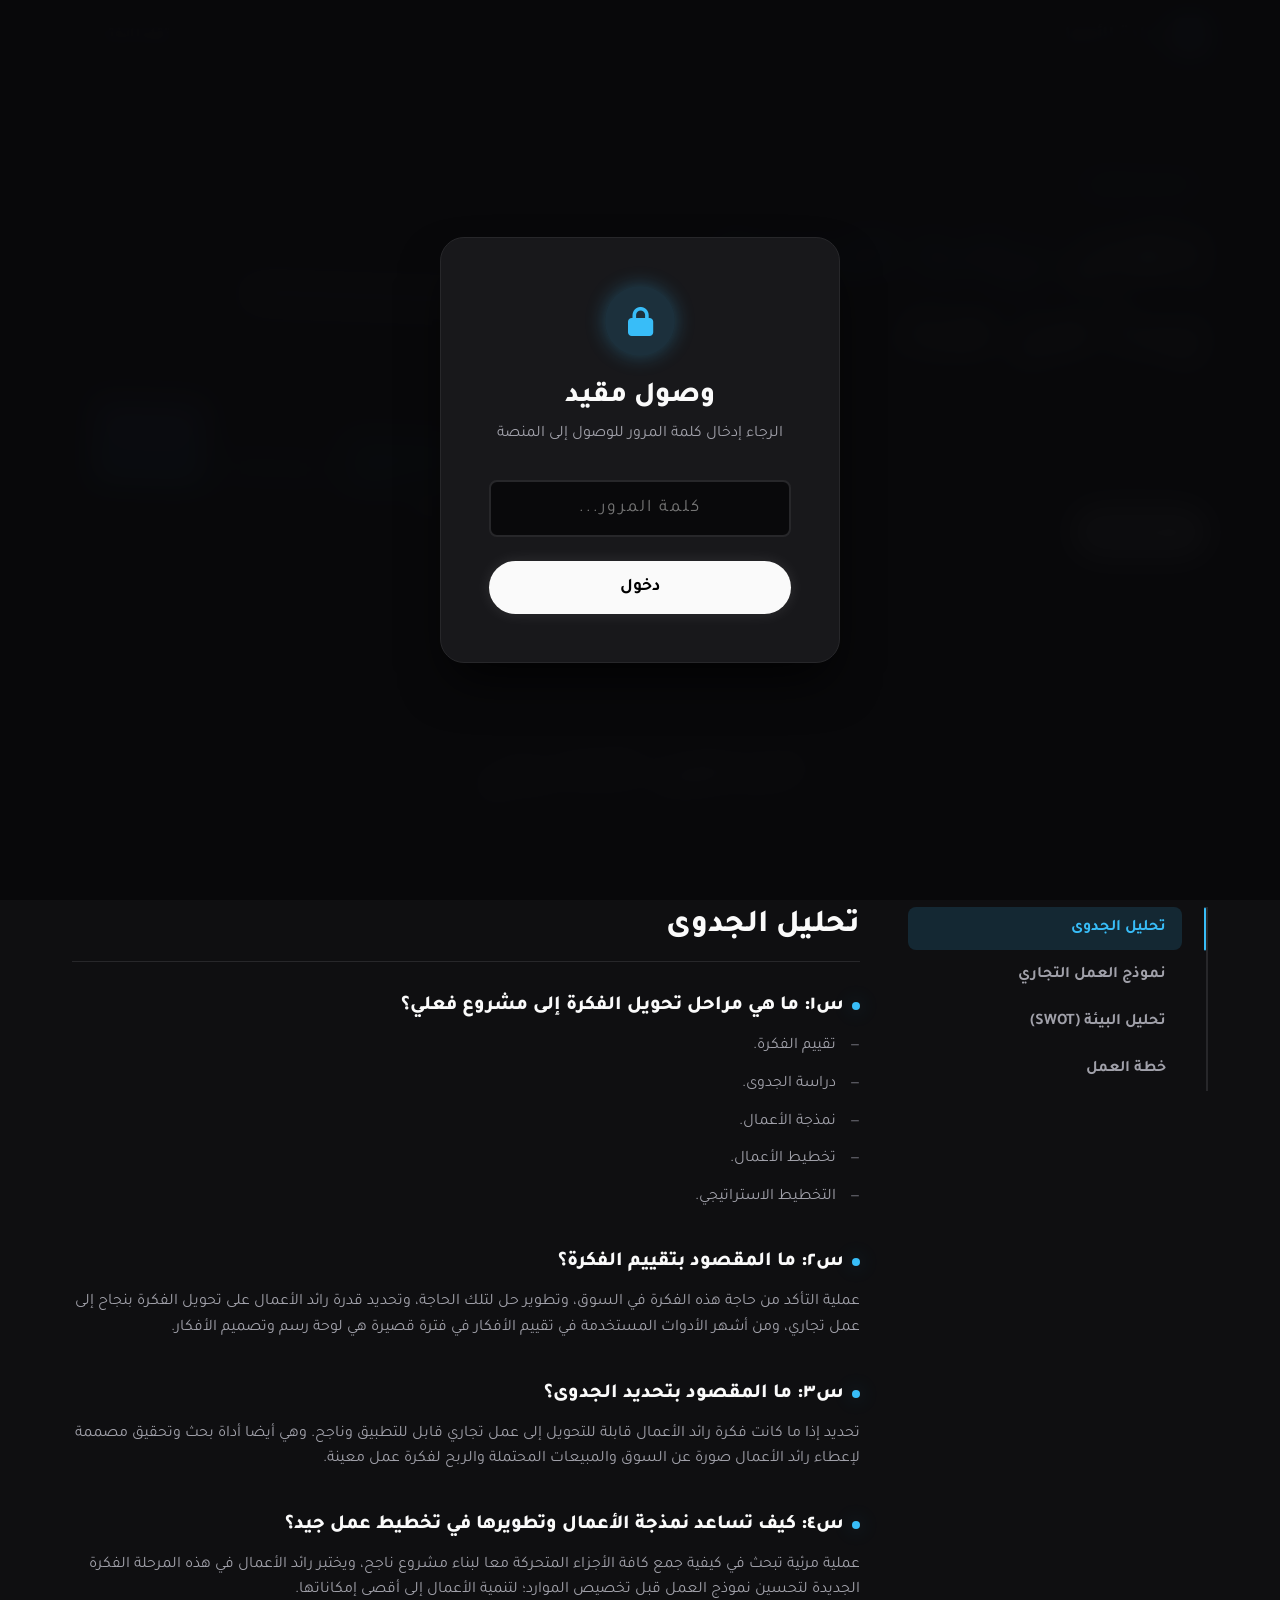
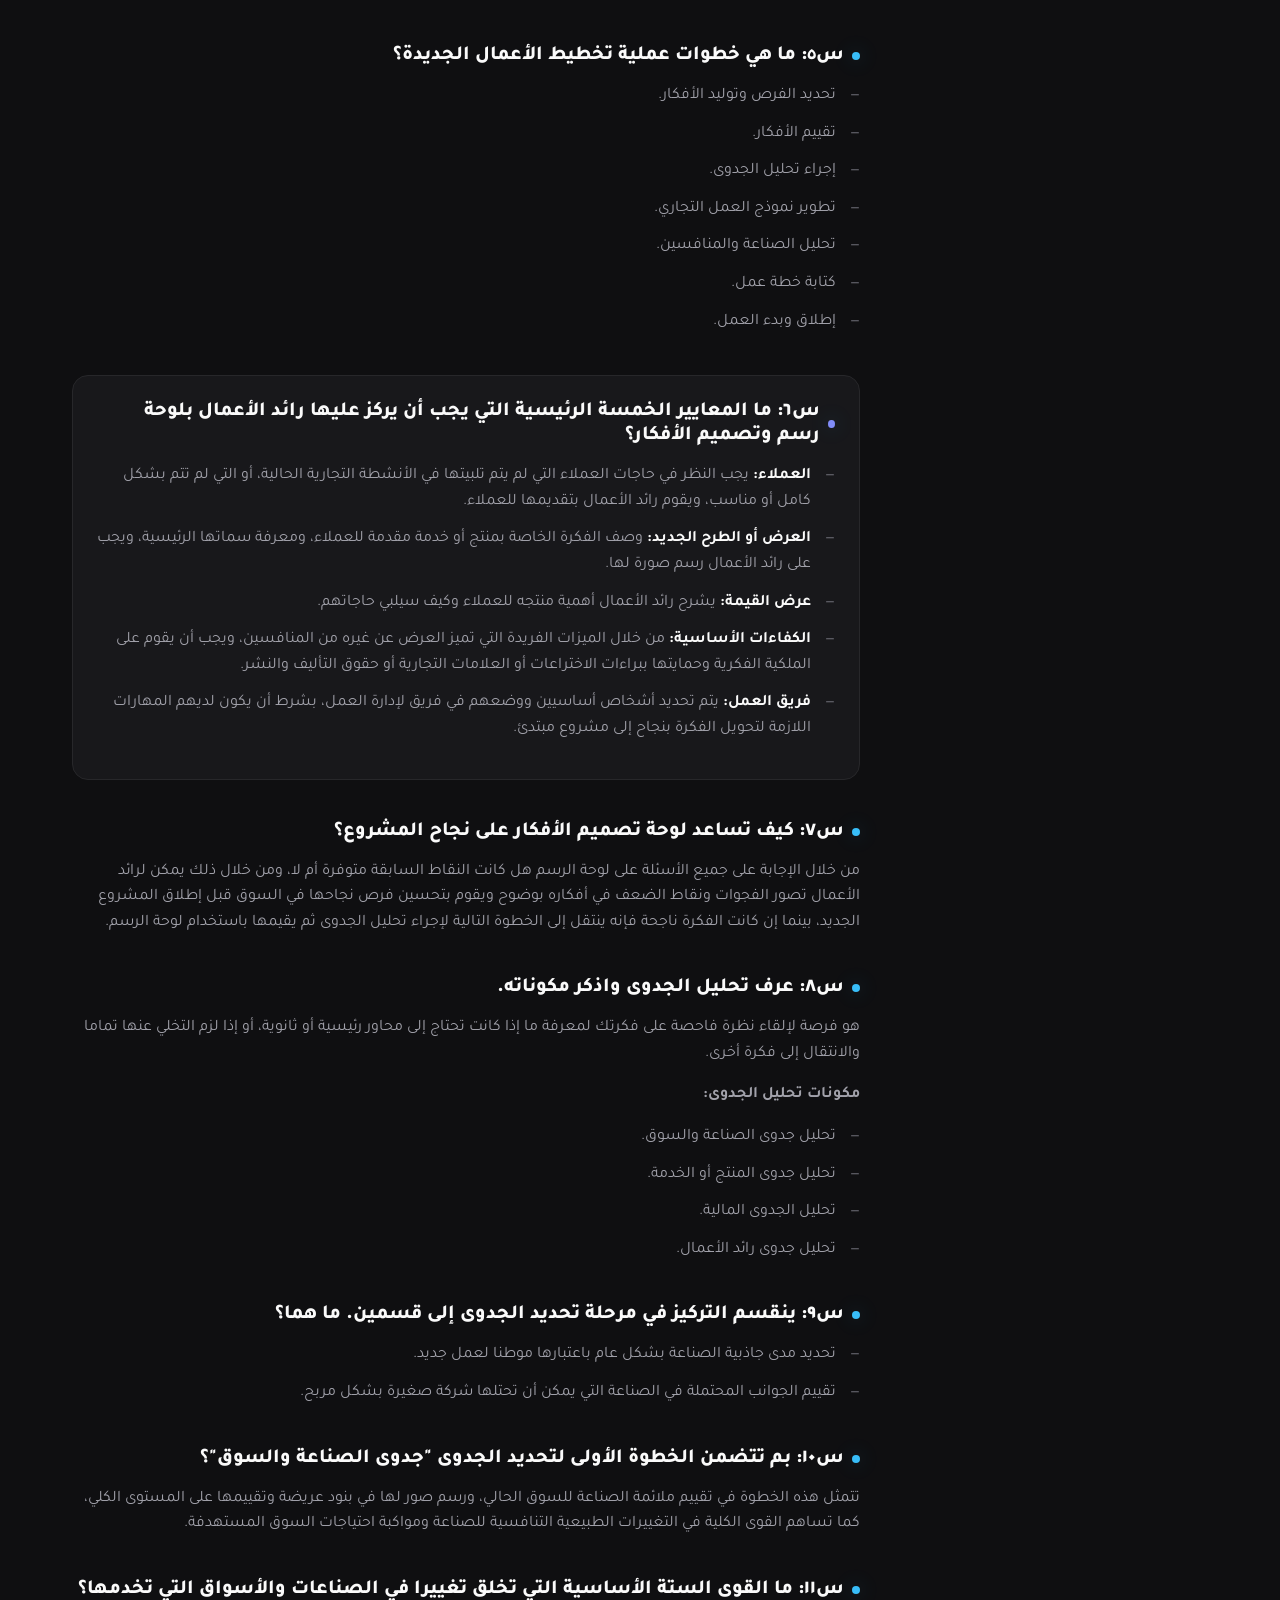
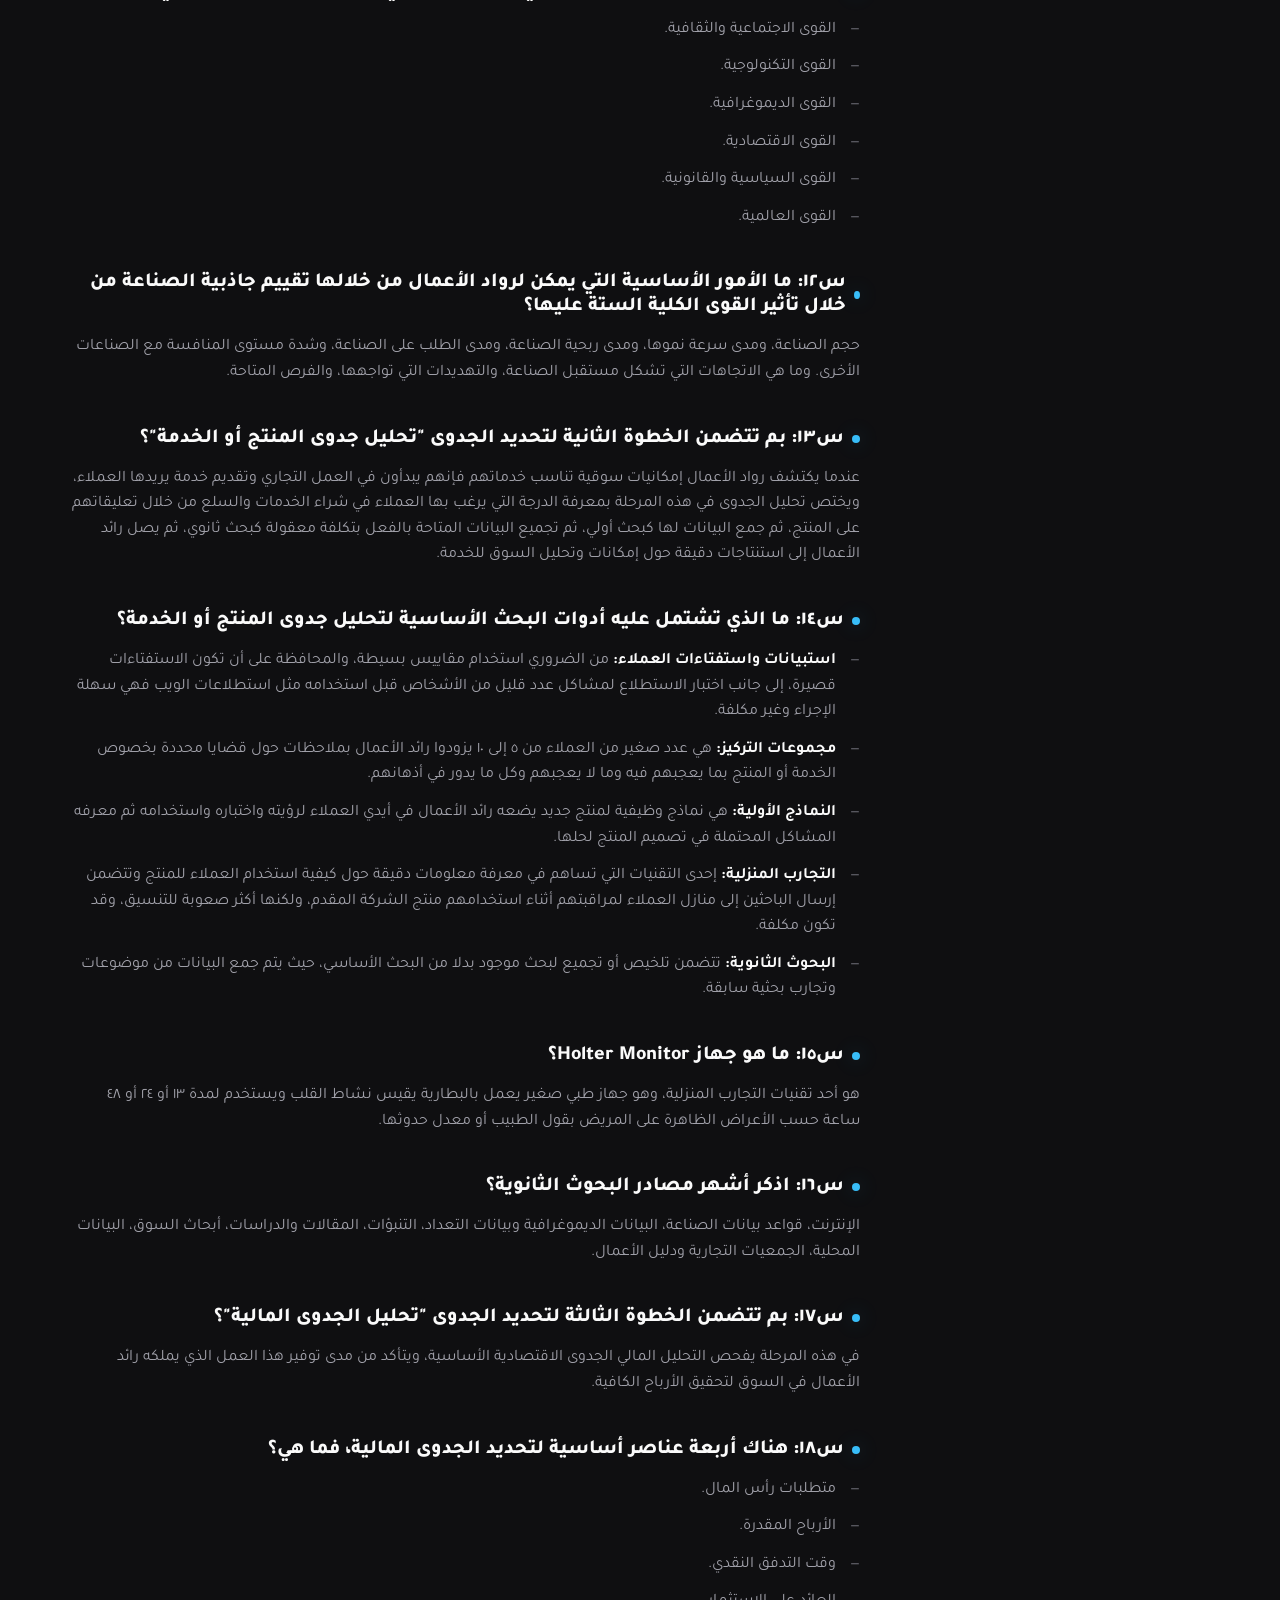
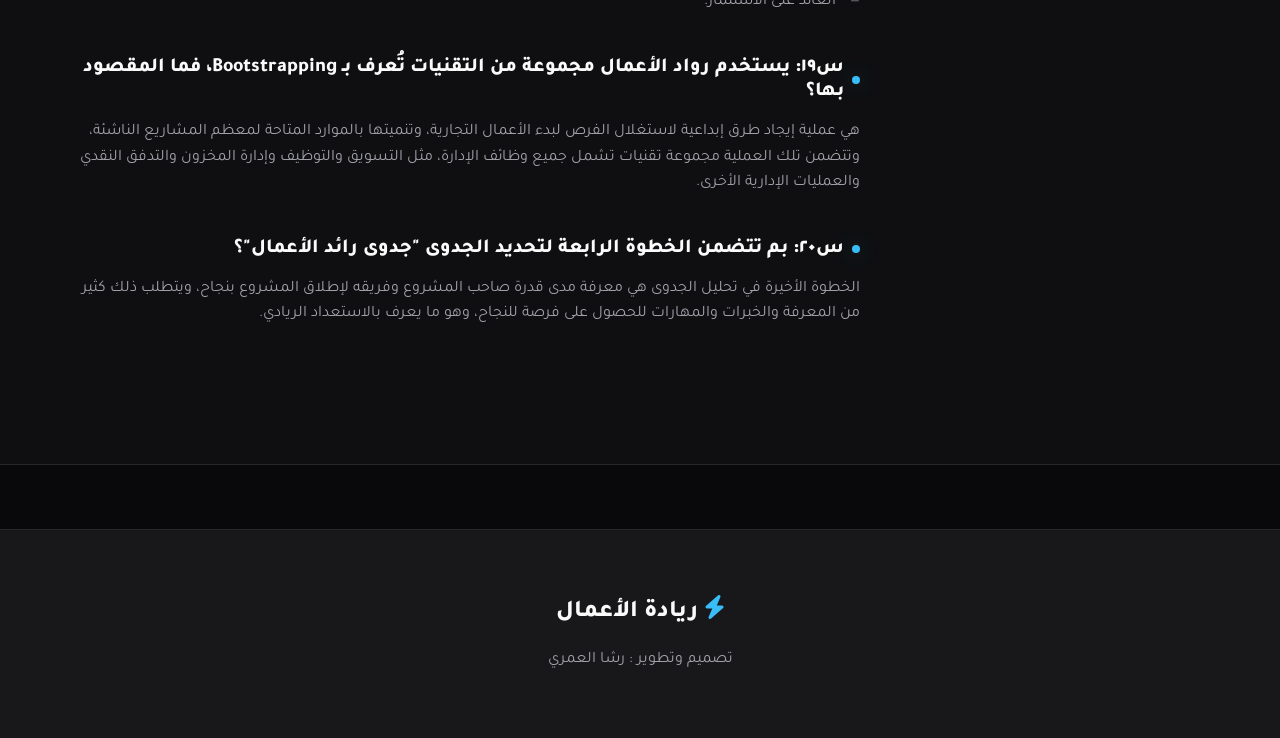
==== commit 719bce4b: "Update exam questions, layout, and authentication flow" ====
--- a/index.html
+++ b/index.html
@@ -76,269 +76,452 @@
                 <div class="docs-layout">
                     <div class="docs-sidebar">
                         <nav class="toc-nav">
-                            <button class="toc-link active" data-target="unit-5">الوحدة 5: تحليل الجدوى</button>
-                            <button class="toc-link" data-target="unit-6">الوحدة 6: نموذج العمل</button>
-                            <button class="toc-link" data-target="unit-7">الوحدة 7: خطة العمل</button>
-                            <button class="toc-link" data-target="unit-8">الوحدة 8: الجوانب القانونية</button>
-                            <button class="toc-link" data-target="unit-9">الوحدة 9: التمويل الريادي</button>
-                            <button class="toc-link" data-target="unit-10">الوحدة 10: إدارة المشروع</button>
+                            <button class="toc-link active" data-target="unit-5">تحليل الجدوى</button>
+                            <button class="toc-link" data-target="unit-6">نموذج العمل التجاري</button>
+                            <button class="toc-link" data-target="unit-7">تحليل البيئة (SWOT)</button>
+                            <button class="toc-link" data-target="unit-8">خطة العمل</button>
                         </nav>
                     </div>
 
                     <div class="docs-content">
                         <!-- Unit 5 -->
                         <div class="doc-panel active" id="unit-5">
-                            <h3 class="panel-title">الوحدة الخامسة: تحليل الجدوى للمشروع</h3>
-
-                            <div class="info-block">
-                                <h4>مفهوم تحليل الجدوى</h4>
-                                <p>تحليل الجدوى هو عملية دراسة فكرة المشروع قبل تنفيذها لمعرفة إمكانية نجاحها وتحويلها
-                                    إلى مشروع فعلي قادر على تحقيق الأرباح والاستمرار في السوق. ويهدف إلى تقليل المخاطر
-                                    والتأكد من وجود فرصة حقيقية للمشروع.</p>
-                            </div>
-
-                            <div class="info-block">
-                                <h4>خطوات الانتقال من الفكرة إلى المشروع</h4>
-                                <div class="steps-grid">
-                                    <div class="step-card"><span class="step-num">1</span>تحديد الفرص وتوليد الأفكار
-                                    </div>
-                                    <div class="step-card"><span class="step-num">2</span>تقييم الأفكار</div>
-                                    <div class="step-card"><span class="step-num">3</span>إجراء تحليل الجدوى</div>
-                                    <div class="step-card"><span class="step-num">4</span>تطوير نموذج العمل التجاري
-                                    </div>
-                                    <div class="step-card"><span class="step-num">5</span>تحليل الصناعة والمنافسين</div>
-                                    <div class="step-card"><span class="step-num">6</span>كتابة خطة العمل</div>
-                                    <div class="step-card"><span class="step-num">7</span>إطلاق المشروع وبدء التشغيل
-                                    </div>
-                                </div>
-                            </div>
-
-                            <div class="info-block">
-                                <h4>تقييم الفكرة</h4>
-                                <p>يقصد به التأكد من:</p>
-                                <ul class="custom-list">
-                                    <li>وجود حاجة حقيقية في السوق.</li>
-                                    <li>إمكانية تحويل الفكرة إلى منتج أو خدمة.</li>
-                                    <li>قدرة رائد الأعمال على تنفيذ المشروع بنجاح.</li>
-                                </ul>
-                                <p><strong>أفضل المشاريع تبدأ من مشكلة أو حاجة لدى العملاء.</strong></p>
+                            <h3 class="panel-title">تحليل الجدوى</h3>
+                            
+                            <div class="info-block">
+                                <h4>س١: ما هي مراحل تحويل الفكرة إلى مشروع فعلي؟</h4>
+                                <ol class="custom-list">
+                                    <li>تقييم الفكرة.</li>
+                                    <li>دراسة الجدوى.</li>
+                                    <li>نمذجة الأعمال.</li>
+                                    <li>تخطيط الأعمال.</li>
+                                    <li>التخطيط الاستراتيجي.</li>
+                                </ol>
+                            </div>
+
+                            <div class="info-block">
+                                <h4>س٢: ما المقصود بتقييم الفكرة؟</h4>
+                                <p>عملية التأكد من حاجة هذه الفكرة في السوق، وتطوير حل لتلك الحاجة، وتحديد قدرة رائد الأعمال على تحويل الفكرة بنجاح إلى عمل تجاري، ومن أشهر الأدوات المستخدمة في تقييم الأفكار في فترة قصيرة هي لوحة رسم وتصميم الأفكار.</p>
+                            </div>
+
+                            <div class="info-block">
+                                <h4>س٣: ما المقصود بتحديد الجدوى؟</h4>
+                                <p>تحديد إذا ما كانت فكرة رائد الأعمال قابلة للتحويل إلى عمل تجاري قابل للتطبيق وناجح. وهي أيضا أداة بحث وتحقيق مصممة لإعطاء رائد الأعمال صورة عن السوق والمبيعات المحتملة والربح لفكرة عمل معينة.</p>
+                            </div>
+
+                            <div class="info-block">
+                                <h4>س٤: كيف تساعد نمذجة الأعمال وتطويرها في تخطيط عمل جيد؟</h4>
+                                <p>عملية مرئية تبحث في كيفية جمع كافة الأجزاء المتحركة معا لبناء مشروع ناجح، ويختبر رائد الأعمال في هذه المرحلة الفكرة الجديدة لتحسين نموذج العمل قبل تخصيص الموارد؛ لتنمية الأعمال إلى أقصى إمكاناتها.</p>
+                            </div>
+
+                            <div class="info-block">
+                                <h4>س٥: ما هي خطوات عملية تخطيط الأعمال الجديدة؟</h4>
+                                <ul class="custom-list">
+                                    <li>تحديد الفرص وتوليد الأفكار.</li>
+                                    <li>تقييم الأفكار.</li>
+                                    <li>إجراء تحليل الجدوى.</li>
+                                    <li>تطوير نموذج العمل التجاري.</li>
+                                    <li>تحليل الصناعة والمنافسين.</li>
+                                    <li>كتابة خطة عمل.</li>
+                                    <li>إطلاق وبدء العمل.</li>
+                                </ul>
                             </div>
 
                             <div class="info-block highlighted">
-                                <h4>لوحة رسم وتصميم الأفكار (Idea Sketch Pad)</h4>
-                                <p>أداة تساعد رائد الأعمال على تقييم الفكرة بسرعة من خلال خمسة عناصر رئيسية:</p>
-                                <ul class="feature-list">
-                                    <li><strong>1. العملاء:</strong> من هم العملاء؟ ما احتياجاتهم؟ كم عددهم؟ كيف
-                                        سيستخدمون المنتج؟</li>
-                                    <li><strong>2. العرض (Offering):</strong> وصف المنتج أو الخدمة بالتفصيل (هل هو منتج
-                                        أم خدمة؟ ما خصائصه؟ كيف يعمل؟).</li>
-                                    <li><strong>3. عرض القيمة (Value Proposition):</strong> هو السبب الذي يجعل العميل
-                                        يختار المنتج. (لماذا سيشتري العميل هذا المنتج وليس منتج المنافس؟)</li>
-                                    <li><strong>4. الكفاءات الأساسية (Core Competencies):</strong> الموارد أو المهارات
-                                        أو التقنيات التي تميز المشروع عن المنافسين ويصعب تقليدها.</li>
-                                    <li><strong>5. فريق العمل:</strong> يجب أن يمتلك الفريق المهارات، الخبرة، المعرفة،
-                                        والقدرة على إدارة المشروع.</li>
-                                </ul>
-                            </div>
-
-                            <div class="info-block">
-                                <h4>مكونات تحليل الجدوى</h4>
-
-                                <h4>أولًا: جدوى الصناعة والسوق</h4>
-                                <p>تهدف إلى دراسة السوق والصناعة لمعرفة فرص النجاح. القوى الست المؤثرة في السوق:</p>
-                                <ul class="custom-list">
-                                    <li><strong>1. القوى الاجتماعية والثقافية:</strong> مثل تغير العادات، أسلوب الحياة،
-                                        ودخول النساء لسوق العمل.</li>
-                                    <li><strong>2. القوى التكنولوجية:</strong> مثل الإنترنت، الذكاء الاصطناعي، والتجارة
-                                        الإلكترونية. التطور يخلق فرصًا جديدة.</li>
-                                    <li><strong>3. القوى الديموغرافية:</strong> مرتبطة بالسكان (العمر، الجنس، التعليم،
-                                        الهجرة، عدد السكان).</li>
-                                    <li><strong>4. القوى الاقتصادية:</strong> مثل التضخم، البطالة، الدخل، الكساد
-                                        الاقتصادي.</li>
-                                    <li><strong>5. القوى السياسية والقانونية:</strong> القوانين الجديدة، الضرائب،
-                                        الأنظمة الحكومية.</li>
-                                    <li><strong>6. القوى العالمية:</strong> العولمة، الأسواق العالمية، التجارة الدولية.
-                                    </li>
-                                </ul>
-
-                                <br>
-                                <h4>ثانيًا: جدوى المنتج أو الخدمة</h4>
-                                <p>تهدف لمعرفة: هل يرغب العملاء بشراء المنتج؟ هل المنتج يحل مشكلة حقيقية؟</p>
-
-                                <h4>أنواع البحوث:</h4>
-                                <ul class="custom-list">
-                                    <li><strong>1. البحث الأولي:</strong> جمع البيانات مباشرة من العملاء. (أدواته:
-                                        الاستبيانات، مجموعات التركيز، النماذج الأولية، التجارب).</li>
-                                    <li><strong>2. البحث الثانوي:</strong> جمع معلومات جاهزة من الكتب، الإنترنت،
-                                        التقارير، الدراسات.</li>
-                                </ul>
-
-                                <h4>الاستبيانات:</h4>
-                                <p>يجب أن تكون قصيرة، واضحة، وغير متحيزة.<br>
-                                    <strong>مزاياها:</strong> قليلة التكلفة، سهلة، نتائج سريعة. <br>
-                                    <strong>عيوبها:</strong> ليست دقيقة دائمًا، لا تعطي فهمًا عميقًا.
-                                </p>
-
-                                <h4>مجموعات التركيز:</h4>
-                                <p>مجموعة من 5-10 أشخاص يناقشون المنتج ويقدمون آراءهم. (فوائدها: معلومات تسويقية مهمة،
-                                    فهم آراء العملاء، ردود فعل حقيقية).</p>
-
-                                <h4>النماذج الأولية (Prototype):</h4>
-                                <p>نسخة أولية من المنتج يتم اختبارها قبل الإنتاج النهائي. (فوائدها: اكتشاف الأخطاء،
-                                    تطوير المنتج، تحسين التصميم).</p>
+                                <h4>س٦: ما المعايير الخمسة الرئيسية التي يجب أن يركز عليها رائد الأعمال بلوحة رسم وتصميم الأفكار؟</h4>
+                                <ol class="custom-list">
+                                    <li><strong>العملاء:</strong> يجب النظر في حاجات العملاء التي لم يتم تلبيتها في الأنشطة التجارية الحالية، أو التي لم تتم بشكل كامل أو مناسب، ويقوم رائد الأعمال بتقديمها للعملاء.</li>
+                                    <li><strong>العرض أو الطرح الجديد:</strong> وصف الفكرة الخاصة بمنتج أو خدمة مقدمة للعملاء، ومعرفة سماتها الرئيسية، ويجب على رائد الأعمال رسم صورة لها.</li>
+                                    <li><strong>عرض القيمة:</strong> يشرح رائد الأعمال أهمية منتجه للعملاء وكيف سيلبي حاجاتهم.</li>
+                                    <li><strong>الكفاءات الأساسية:</strong> من خلال الميزات الفريدة التي تميز العرض عن غيره من المنافسين، ويجب أن يقوم على الملكية الفكرية وحمايتها ببراءات الاختراعات أو العلامات التجارية أو حقوق التأليف والنشر.</li>
+                                    <li><strong>فريق العمل:</strong> يتم تحديد أشخاص أساسيين ووضعهم في فريق لإدارة العمل، بشرط أن يكون لديهم المهارات اللازمة لتحويل الفكرة بنجاح إلى مشروع مبتدئ.</li>
+                                </ol>
+                            </div>
+
+                            <div class="info-block">
+                                <h4>س٧: كيف تساعد لوحة تصميم الأفكار على نجاح المشروع؟</h4>
+                                <p>من خلال الإجابة على جميع الأسئلة على لوحة الرسم هل كانت النقاط السابقة متوفرة أم لا، ومن خلال ذلك يمكن لرائد الأعمال تصور الفجوات ونقاط الضعف في أفكاره بوضوح ويقوم بتحسين فرص نجاحها في السوق قبل إطلاق المشروع الجديد، بينما إن كانت الفكرة ناجحة فإنه ينتقل إلى الخطوة التالية لإجراء تحليل الجدوى ثم يقيمها باستخدام لوحة الرسم.</p>
+                            </div>
+
+                            <div class="info-block">
+                                <h4>س٨: عرف تحليل الجدوى واذكر مكوناته.</h4>
+                                <p>هو فرصة لإلقاء نظرة فاحصة على فكرتك لمعرفة ما إذا كانت تحتاج إلى محاور رئيسية أو ثانوية، أو إذا لزم التخلي عنها تماما والانتقال إلى فكرة أخرى.</p>
+                                <p><strong>مكونات تحليل الجدوى:</strong></p>
+                                <ul class="custom-list">
+                                    <li>تحليل جدوى الصناعة والسوق.</li>
+                                    <li>تحليل جدوى المنتج أو الخدمة.</li>
+                                    <li>تحليل الجدوى المالية.</li>
+                                    <li>تحليل جدوى رائد الأعمال.</li>
+                                </ul>
+                            </div>
+
+                            <div class="info-block">
+                                <h4>س٩: ينقسم التركيز في مرحلة تحديد الجدوى إلى قسمين. ما هما؟</h4>
+                                <ol class="custom-list">
+                                    <li>تحديد مدى جاذبية الصناعة بشكل عام باعتبارها موطنا لعمل جديد.</li>
+                                    <li>تقييم الجوانب المحتملة في الصناعة التي يمكن أن تحتلها شركة صغيرة بشكل مربح.</li>
+                                </ol>
+                            </div>
+
+                            <div class="info-block">
+                                <h4>س١٠: بم تتضمن الخطوة الأولى لتحديد الجدوى "جدوى الصناعة والسوق"؟</h4>
+                                <p>تتمثل هذه الخطوة في تقييم ملائمة الصناعة للسوق الحالي، ورسم صور لها في بنود عريضة وتقييمها على المستوى الكلي، كما تساهم القوى الكلية في التغييرات الطبيعية التنافسية للصناعة ومواكبة احتياجات السوق المستهدفة.</p>
+                            </div>
+
+                            <div class="info-block">
+                                <h4>س١١: ما القوى الستة الأساسية التي تخلق تغييرا في الصناعات والأسواق التي تخدمها؟</h4>
+                                <ol class="custom-list">
+                                    <li>القوى الاجتماعية والثقافية.</li>
+                                    <li>القوى التكنولوجية.</li>
+                                    <li>القوى الديموغرافية.</li>
+                                    <li>القوى الاقتصادية.</li>
+                                    <li>القوى السياسية والقانونية.</li>
+                                    <li>القوى العالمية.</li>
+                                </ol>
+                            </div>
+
+                            <div class="info-block">
+                                <h4>س١٢: ما الأمور الأساسية التي يمكن لرواد الأعمال من خلالها تقييم جاذبية الصناعة من خلال تأثير القوى الكلية الستة عليها؟</h4>
+                                <p>حجم الصناعة، ومدى سرعة نموها، ومدى ربحية الصناعة، ومدى الطلب على الصناعة، وشدة مستوى المنافسة مع الصناعات الأخرى. وما هي الاتجاهات التي تشكل مستقبل الصناعة، والتهديدات التي تواجهها، والفرص المتاحة.</p>
+                            </div>
+
+                            <div class="info-block">
+                                <h4>س١٣: بم تتضمن الخطوة الثانية لتحديد الجدوى "تحليل جدوى المنتج أو الخدمة"؟</h4>
+                                <p>عندما يكتشف رواد الأعمال إمكانيات سوقية تناسب خدماتهم فإنهم يبدأون في العمل التجاري وتقديم خدمة يريدها العملاء، ويختص تحليل الجدوى في هذه المرحلة بمعرفة الدرجة التي يرغب بها العملاء في شراء الخدمات والسلع من خلال تعليقاتهم على المنتج، ثم جمع البيانات لها كبحث أولي، ثم تجميع البيانات المتاحة بالفعل بتكلفة معقولة كبحث ثانوي، ثم يصل رائد الأعمال إلى استنتاجات دقيقة حول إمكانات وتحليل السوق للخدمة.</p>
+                            </div>
+
+                            <div class="info-block">
+                                <h4>س١٤: ما الذي تشتمل عليه أدوات البحث الأساسية لتحليل جدوى المنتج أو الخدمة؟</h4>
+                                <ul class="custom-list">
+                                    <li><strong>استبيانات واستفتاءات العملاء:</strong> من الضروري استخدام مقاييس بسيطة، والمحافظة على أن تكون الاستفتاءات قصيرة، إلى جانب اختبار الاستطلاع لمشاكل عدد قليل من الأشخاص قبل استخدامه مثل استطلاعات الويب فهي سهلة الإجراء وغير مكلفة.</li>
+                                    <li><strong>مجموعات التركيز:</strong> هي عدد صغير من العملاء من ٥ إلى ١٠ يزودوا رائد الأعمال بملاحظات حول قضايا محددة بخصوص الخدمة أو المنتج بما يعجبهم فيه وما لا يعجبهم وكل ما يدور في أذهانهم.</li>
+                                    <li><strong>النماذج الأولية:</strong> هي نماذج وظيفية لمنتج جديد يضعه رائد الأعمال في أيدي العملاء لرؤيته واختباره واستخدامه ثم معرفه المشاكل المحتملة في تصميم المنتج لحلها.</li>
+                                    <li><strong>التجارب المنزلية:</strong> إحدى التقنيات التي تساهم في معرفة معلومات دقيقة حول كيفية استخدام العملاء للمنتج وتتضمن إرسال الباحثين إلى منازل العملاء لمراقبتهم أثناء استخدامهم منتج الشركة المقدم، ولكنها أكثر صعوبة للتنسيق، وقد تكون مكلفة.</li>
+                                    <li><strong>البحوث الثانوية:</strong> تتضمن تلخيص أو تجميع لبحث موجود بدلا من البحث الأساسي، حيث يتم جمع البيانات من موضوعات وتجارب بحثية سابقة.</li>
+                                </ul>
+                            </div>
+
+                            <div class="info-block">
+                                <h4>س١٥: ما هو جهاز Holter Monitor؟</h4>
+                                <p>هو أحد تقنيات التجارب المنزلية، وهو جهاز طبي صغير يعمل بالبطارية يقيس نشاط القلب ويستخدم لمدة ١٣ أو ٢٤ أو ٤٨ ساعة حسب الأعراض الظاهرة على المريض بقول الطبيب أو معدل حدوثها.</p>
+                            </div>
+
+                            <div class="info-block">
+                                <h4>س١٦: اذكر أشهر مصادر البحوث الثانوية؟</h4>
+                                <p>الإنترنت، قواعد بيانات الصناعة، البيانات الديموغرافية وبيانات التعداد، التنبؤات، المقالات والدراسات، أبحاث السوق، البيانات المحلية، الجمعيات التجارية ودليل الأعمال.</p>
+                            </div>
+
+                            <div class="info-block">
+                                <h4>س١٧: بم تتضمن الخطوة الثالثة لتحديد الجدوى "تحليل الجدوى المالية"؟</h4>
+                                <p>في هذه المرحلة يفحص التحليل المالي الجدوى الاقتصادية الأساسية، ويتأكد من مدى توفير هذا العمل الذي يملكه رائد الأعمال في السوق لتحقيق الأرباح الكافية.</p>
+                            </div>
+
+                            <div class="info-block">
+                                <h4>س١٨: هناك أربعة عناصر أساسية لتحديد الجدوى المالية، فما هي؟</h4>
+                                <ol class="custom-list">
+                                    <li>متطلبات رأس المال.</li>
+                                    <li>الأرباح المقدرة.</li>
+                                    <li>وقت التدفق النقدي.</li>
+                                    <li>العائد على الاستثمار.</li>
+                                </ol>
+                            </div>
+
+                            <div class="info-block">
+                                <h4>س١٩: يستخدم رواد الأعمال مجموعة من التقنيات تُعرف بـ Bootstrapping، فما المقصود بها؟</h4>
+                                <p>هي عملية إيجاد طرق إبداعية لاستغلال الفرص لبدء الأعمال التجارية، وتنميتها بالموارد المتاحة لمعظم المشاريع الناشئة، وتتضمن تلك العملية مجموعة تقنيات تشمل جميع وظائف الإدارة، مثل التسويق والتوظيف وإدارة المخزون والتدفق النقدي والعمليات الإدارية الأخرى.</p>
+                            </div>
+
+                            <div class="info-block">
+                                <h4>س٢٠: بم تتضمن الخطوة الرابعة لتحديد الجدوى "جدوى رائد الأعمال"؟</h4>
+                                <p>الخطوة الأخيرة في تحليل الجدوى هي معرفة مدى قدرة صاحب المشروع وفريقه لإطلاق المشروع بنجاح، ويتطلب ذلك كثير من المعرفة والخبرات والمهارات للحصول على فرصة للنجاح، وهو ما يعرف بالاستعداد الريادي.</p>
                             </div>
                         </div>
 
                         <!-- Unit 6 -->
                         <div class="doc-panel" id="unit-6">
-                            <h3 class="panel-title">الوحدة السادسة: نموذج العمل التجاري</h3>
-
-                            <div class="info-block">
-                                <h4>مفهوم نموذج العمل</h4>
-                                <p>هو الطريقة التي يحقق بها المشروع الأرباح ويقدم القيمة للعملاء.</p>
-                            </div>
-
-                            <div class="info-block">
-                                <h4>عناصر نموذج العمل التجاري</h4>
-                                <ul class="feature-list">
-                                    <li><strong>1. شرائح العملاء:</strong> الفئات المستهدفة من المشروع.</li>
-                                    <li><strong>2. عرض القيمة:</strong> القيمة أو الفائدة المقدمة للعملاء.</li>
-                                    <li><strong>3. القنوات:</strong> طرق إيصال المنتج للعملاء.</li>
-                                    <li><strong>4. علاقات العملاء:</strong> كيفية التعامل مع العملاء والمحافظة عليهم.
-                                    </li>
-                                    <li><strong>5. مصادر الإيرادات:</strong> كيف يحقق المشروع الأرباح.</li>
-                                    <li><strong>6. الموارد الرئيسية:</strong> الأصول المهمة لتشغيل المشروع.</li>
-                                    <li><strong>7. الأنشطة الرئيسية:</strong> الأعمال الأساسية داخل المشروع.</li>
-                                    <li><strong>8. الشراكات الرئيسية:</strong> الموردون والشركاء.</li>
-                                    <li><strong>9. هيكل التكاليف:</strong> جميع مصاريف المشروع.</li>
-                                </ul>
-                            </div>
-
-                            <div class="info-block">
-                                <h4>أهمية نموذج العمل التجاري</h4>
-                                <div class="tags-container">
-                                    <span class="tag-item">تنظيم المشروع</span>
-                                    <span class="tag-item">فهم السوق</span>
-                                    <span class="tag-item">توضيح طريقة الربح</span>
-                                    <span class="tag-item">تحديد الموارد المطلوبة</span>
-                                </div>
+                            <h3 class="panel-title">نموذج العمل التجاري</h3>
+
+                            <div class="info-block">
+                                <h4>س١: ما المقصود بنموذج العمل التجاري؟</h4>
+                                <p>هو أداة من أدوات التخطيط الاستراتيجي التي تحدد أسس عمل الأنشطة التجارية للشركة، ويتضمن تسعة عناصر أساسية لكل خدمة بهدف التخطيط الدقيق وفق الإمكانيات المتاحة.</p>
+                            </div>
+
+                            <div class="info-block">
+                                <h4>س٢: كيف يقوم رواد الأعمال بتطوير واختبار نموذج العمل التجاري؟</h4>
+                                <p>أثناء عملية التطوير يستخدم رواد الأعمال عملية مرئية، مثل رسم أعمالهم على السبورة، ويحددون المكونات الرئيسية المطلوبة لإنجاح أعمالهم، حيث يضيف نموذج العمل تفاصيل دقيقة حول تحليل جدوى الأعمال الجديدة، من خلال تصوير الأجزاء المتحركة من العمل بيانيا والتأكد من ارتباطها.</p>
+                            </div>
+
+                            <div class="info-block">
+                                <h4>س٣: ما الأسئلة التي يجب أن يتناولها رائد الأعمال عند بدء المشروع التجاري؟</h4>
+                                <p>ما القيمة أو الخدمة التي ستقدم للعملاء؟ ومن هو السوق المستهدف؟ وما التوقعات المفترضة؟ وما هي تكلفة ذلك؟ وما الموارد التي تكون الحاجة إليها وكيف يمكن تحصيل المعلومات المناسبة من العملاء؟ وكيف يريدون الحصول على المنتج؟ وما هي الأنشطة الرئيسية لتوحيد كل ذلك؟ وما هي التكاليف لتحقيق نجاح المشروع؟</p>
+                            </div>
+
+                            <div class="info-block">
+                                <h4>س٤: ما مكونات نموذج العمل التجاري؟</h4>
+                                <ol class="custom-list">
+                                    <li>شرائح العملاء.</li>
+                                    <li>عرض القيمة.</li>
+                                    <li>علاقات العملاء.</li>
+                                    <li>القنوات.</li>
+                                    <li>الأنشطة الرئيسية.</li>
+                                    <li>الموارد الرئيسية.</li>
+                                </ol>
                             </div>
                         </div>
 
                         <!-- Unit 7 -->
                         <div class="doc-panel" id="unit-7">
-                            <h3 class="panel-title">الوحدة السابعة: خطة العمل</h3>
-                            <div class="info-block">
-                                <h4>مفهوم خطة العمل</h4>
-                                <p>وثيقة تفصيلية توضح فكرة المشروع وطريقة تنفيذه.</p>
-                            </div>
-                            <div class="info-block">
-                                <h4>أهمية خطة العمل</h4>
-                                <div class="tags-container">
-                                    <span class="tag-item">جذب المستثمرين</span>
-                                    <span class="tag-item">تقليل المخاطر</span>
-                                    <span class="tag-item">تنظيم العمل</span>
-                                    <span class="tag-item">تحديد الأهداف</span>
+                            <h3 class="panel-title">تحليل البيئة (SWOT)</h3>
+
+                            <div class="info-block">
+                                <h4>س١: اذكر طرق تحليل الصناعة.</h4>
+                                <ol class="custom-list">
+                                    <li>تحليل البيئة الداخلية والخارجية سوات SWOT.</li>
+                                    <li>تحليل PESTLE للبيئة الخارجية.</li>
+                                    <li>تحليل اتجاهات الصناعة.</li>
+                                    <li>قوة بورتر الخمسة للصناعة.</li>
+                                    <li>تحليل المنافسين.</li>
+                                </ol>
+                            </div>
+
+                            <div class="info-block">
+                                <h4>س٢: ما المقصود بتحليل البيئة الداخلية والخارجية؟</h4>
+                                <p>يعرف أيضا بتحليل سوات الرباعي، أو أداة التحليل الرباعي، أو مصفوفة السوات، وهو إطار يستخدم لتقييم تنافسية الشركة، وتحديد نقاط القوة والضعف والفرص والتهديدات التي تواجهها.</p>
+                            </div>
+
+                            <div class="info-block highlighted">
+                                <h4>س٣: ما أهمية تحليل سوات SWOT للشركات؟</h4>
+                                <ol class="custom-list">
+                                    <li>التعرف على نقاط القوة والاستفادة منها لتحقيق الهدف.</li>
+                                    <li>التعرف على نقاط الضعف ومنح أصحابها فرصة توجيهها لمصلحتهم.</li>
+                                    <li>استكشاف الفرص الجديدة والاستفادة منها في صياغة الترتيبات التطويرية.</li>
+                                    <li>دراسة التهديدات المحتملة، وإدخال التحسينات على العمل وخطط التطوير.</li>
+                                    <li>تشجيع وضع خطط تكميلية أو بديلة، لحالات الطوارئ.</li>
+                                    <li>تسليط الضوء على موارد الشركة وإضافة أفكار إبداعية إلى استراتيجيات التسويق لمواجهة الصعاب.</li>
+                                </ol>
+                            </div>
+
+                            <div class="info-block">
+                                <h4>س٤: اذكر عناصر تحليل سوات الداخلية والخارجية.</h4>
+                                <p><strong>S</strong> نقاط القوة. <strong>W</strong> ونقاط الضعف. <strong>O</strong> والفرص. <strong>T</strong> والتهديدات.</p>
+                            </div>
+
+                            <div class="info-block">
+                                <h4>س٥: ماذا تعني النقاط الداخلية: القوة والضعف؟</h4>
+                                <p>هي عناصر تحدد السلبيات والإيجابيات للشركة، ونقاط القوة عبارة عن ميزات الشركة التي تعطيها أفضلية تنافسية، مثل براءة الاختراع أو الموارد البشرية المميزة أو عمليات التطوير الفعالة. أما نقاط الضعف هي السلبيات التي تعيق الشركة عن أهدافها وتعطيها سمعة سيئة بسبب نقص القدرات والإمكانيات.</p>
+                            </div>
+
+                            <div class="info-block">
+                                <h4>س٦: ماذا تعني النقاط الخارجية: الفرص والتهديدات؟</h4>
+                                <p>هي العناصر المستخدمة في تحليل البيئة الخارجية لأداء الشركة، وتمثل التهديدات التغييرات الاقتصادية في السوق، وتغييرات الأنظمة والقوانين السلبية، والديون، ومشاكل التوزيع، بينما الفرص مثل ابتكارات جديدة أو اتفاقيات مع شركات أخرى.</p>
+                            </div>
+
+                            <div class="info-block">
+                                <h4>س١٠: اذكر مثالا على تحليل سوات للبيئة الداخلية والخارجية. التحليل لشركة ستاربكس العالمية خلال وباء كورونا</h4>
+                                <div class="table-container">
+                                    <table class="custom-table">
+                                        <thead>
+                                            <tr>
+                                                <th>نقاط القوة S</th>
+                                                <th>الفرص O</th>
+                                                <th>نقاط الضعف W</th>
+                                                <th>التهديدات T</th>
+                                            </tr>
+                                        </thead>
+                                        <tbody>
+                                            <tr>
+                                                <td>
+                                                    - علامة تجارية قوية - جودة عالية ومعيارية في جميع فروع ستاربكس.<br>
+                                                    - سلسلة توريد دولية واسعة النطاق.
+                                                </td>
+                                                <td>
+                                                    - التوسع في الأسواق النامية.<br>
+                                                    - إدخال منتجات جديدة.
+                                                </td>
+                                                <td>
+                                                    - أسعار عالية.<br>
+                                                    - منتجات قابلة للتقليد من شركات منافسة.
+                                                </td>
+                                                <td>
+                                                    - المنافسة من قبل شركات أخرى.<br>
+                                                    - فيروس كورونا الذي أجبرها على إغلاق بعض من الفروع.<br>
+                                                    - تقليد المنتجات.
+                                                </td>
+                                            </tr>
+                                        </tbody>
+                                    </table>
                                 </div>
                             </div>
-                            <div class="info-block">
-                                <h4>عناصر خطة العمل</h4>
-                                <ul class="custom-list">
-                                    <li><strong>1. الملخص التنفيذي:</strong> نبذة مختصرة عن المشروع.</li>
-                                    <li><strong>2. وصف المشروع:</strong> شرح فكرة المشروع وأهدافه.</li>
-                                    <li><strong>3. تحليل السوق:</strong> دراسة المنافسين والعملاء.</li>
-                                    <li><strong>4. الخطة التسويقية:</strong> كيفية الترويج للمنتج.</li>
-                                    <li><strong>5. الخطة التشغيلية:</strong> كيفية تشغيل المشروع يوميًا.</li>
-                                    <li><strong>6. الخطة المالية:</strong> التكاليف والأرباح المتوقعة.</li>
-                                </ul>
+
+                            <div class="info-block">
+                                <h4>س١٢: بم تشير كلمة PESTLE؟</h4>
+                                <p>أداة تستخدم لمراقبة العوامل البيئية التي تؤثر على الشركات، ويعتبر هذا التحليل مفيد عند بدء عمل جديد أو دخول سوق خارجي، وغالبا ما يستخدم مع أدوات تحليل أخرى مثل سوات وقوى بورتر الخمس.</p>
+                                <ul class="custom-list">
+                                    <li><strong>P:</strong> السياسية (Political).</li>
+                                    <li><strong>E:</strong> الاقتصادية (Economic).</li>
+                                    <li><strong>S:</strong> الاجتماعية (Social).</li>
+                                    <li><strong>T:</strong> التكنولوجية (Technological).</li>
+                                    <li><strong>L:</strong> القانونية (Legal).</li>
+                                    <li><strong>E:</strong> البيئية (Environmental).</li>
+                                </ul>
+                            </div>
+
+                            <div class="info-block">
+                                <h4>س١٣: ما الغرض من تحليل المنافسين؟</h4>
+                                <p>معرفة قدرة الشركة على المنافسة في السوق والصناعة بشكل إيجابي، والحصول على ميزات مستدامة تتفوق فيها على الشركات الأخرى وتجذب العميل.</p>
+                            </div>
+
+                            <div class="info-block">
+                                <h4>س١٤: ما هي أنواع المنافسين في الأعمال؟</h4>
+                                <ol class="custom-list">
+                                    <li>المنافس المباشر: وهو الذي يقدم نفس المنتج أو الخدمة لشركتك.</li>
+                                    <li>المنافس غير المباشر: وهو الذي يغذي نفس الحاجة لشركتك ولكن من خلال منتجات أخرى.</li>
+                                    <li>المنافس المستقبلي: وهو الذي يبدأ نشاطه في المستقبل بشكل مباشر أو غير مباشر.</li>
+                                </ol>
+                            </div>
+
+                            <div class="info-block">
+                                <h4>س١٥: كيف يمكن للشركات جمع المعلومات بعد التعرف على المنافسين؟</h4>
+                                <p>من خلال تحديد الجهات في جمع المعلومات المهمة في نظر العميل. ومن الوسائل المشروعة لفعل ذلك: الدخول على صفحات مواقع التواصل الاجتماعي، أو المواقع الإلكترونية لتلك الشركات، أو زيارتها شخصياً، أو تقمص دور العميل فيها للتعرف على الخدمات بشكل مباشر.</p>
+                            </div>
+
+                            <div class="info-block">
+                                <h4>س١٦: ما الغاية من مصفوفة تحليل المنافسين؟</h4>
+                                <p>تستخدمها الشركات لمقارنة أنفسهم مع كل منافس من الشركات الأخرى، وتضع كلمة واحدة تحدد نتيجة المقارنة؛ إما أفضل أو يساوي أو أقل من خلال نسبة مئوية، وبعد الانتهاء من وضع المصفوفة تتمكن الشركة من تحديد الجوانب التي يمكنها أن تتفوق فيها على المنافسين، وبالتالي تحصل على ميزات تنافسية.</p>
+                            </div>
+
+                            <div class="info-block highlighted">
+                                <h4>س١٧: ما هي قوى بورتر الخمسة للصناعة؟</h4>
+                                <ul class="custom-list">
+                                    <li>شدة المنافسة داخل القطاع.</li>
+                                    <li>تهديد المنتجات أو الخدمات البديلة.</li>
+                                    <li>القدرة التفاوضية للمشترين.</li>
+                                    <li>القدرة التفاوضية للموردين.</li>
+                                    <li>تهديد المنافسين الجدد.</li>
+                                </ul>
+                            </div>
+
+                            <div class="info-block">
+                                <h4>س١٨: لماذا يتم استخدام نموذج القوى الخمس لبورتر على نطاق واسع؟</h4>
+                                <p>لفهم العوامل التي تؤثر على ربح الشركات، والمساعدة في اتخاذ قرارات محددة لدخول مجال محدد أو لزيادة القدرات داخل صناعة معينة وتطوير الاستراتيجية التنافسية.</p>
+                            </div>
+
+                            <div class="info-block">
+                                <h4>س١٩: ما المقصود بالمنافسين الجدد؟</h4>
+                                <p>هم شركات لديهم قدرة جديدة ورغبة في اكتساب حصة من السوق، ولكن تواجههم بعض الحواجز مثل ولاء العملاء للعلامة التجارية الحالية، ومتطلبات رأس المال الكبيرة، والاستثمارات الكبيرة في التسويق، أو البحث والتطوير، والحاجة إلى الخبرة التراكمية.</p>
+                            </div>
+
+                            <div class="info-block">
+                                <h4>س٢٠: ما المقصود بالقدرة التفاوضية للموردين؟</h4>
+                                <p>تحليل مقدار القوة والتحكم الذي يتمتع بها موردين الشركة لرفع أسعارهم أو تقليل جودة السلع المشتراة منهم؛ مما يؤدي إلى خفض ربح الشركة، وكلما قل عدد الموردين زادت قوتهم ونفوذهم، وتكون شركتك في وضع أفضل عندما يوجد عدد كبير من الموردين.</p>
+                            </div>
+
+                            <div class="info-block">
+                                <h4>س٢١: ما المقصود بالقدرة التفاوضية للمشترين؟</h4>
+                                <p>هي القوة التي تحلل المدى الذي يستطيع العملاء من خلاله وضع الشركة تحت الضغط، ويزداد هذا القدر من القوة عندما يكون عدد المشترين قليل، أو لدى العملاء العديد من البدائل للشراء بدلاً منك؛ ولذا يجب تمييز خدماتك عن الشركات الأخرى.</p>
+                            </div>
+
+                            <div class="info-block">
+                                <h4>س٢٢: كيف يمكن تهديد المنتجات أو الخدمات البديلة لخدماتك؟</h4>
+                                <p>وجود العديد من الخدمات البديلة يعطي الحق للعملاء الاختيار بينهم، فكل منتج منهم يخدم حاجة مماثلة للعملاء.</p>
+                            </div>
+
+                            <div class="info-block">
+                                <h4>س٢٣: كيف يتم تحديد شدة المنافسة داخل السوق أو القطاع؟</h4>
+                                <p>يعتبر التنافس مرتفع عندما يوجد العديد من المنافسين المتساويين تقريباً في الحجم والقوة، أو عندما تنمو الصناعة ببطء، أو عندما تكون المنافسة عالية ستحاول الشركات الأخرى رفع الإعلانات المميزة والأسعار المنخفضة، مما قد يضر بالأرباح التجارية لشركتك، مما يجبر العديد من الشركات على البقاء في الصناعة بالرغم من انخفاض هوامش الربح.</p>
                             </div>
                         </div>
 
                         <!-- Unit 8 -->
                         <div class="doc-panel" id="unit-8">
-                            <h3 class="panel-title">الوحدة الثامنة: الجوانب القانونية والأخلاقية</h3>
-                            <div class="info-block">
-                                <h4>الجوانب القانونية</h4>
-                                <p>تشمل: تسجيل المشروع، التراخيص، العقود، والضرائب.</p>
-                            </div>
-                            <div class="info-block highlighted">
-                                <h4>الملكية الفكرية</h4>
-                                <p>حماية الأفكار والإبداعات من السرقة.</p>
-                                <h4>أنواعها:</h4>
-                                <ul class="feature-list">
-                                    <li><strong>1. براءات الاختراع:</strong> لحماية الاختراعات.</li>
-                                    <li><strong>2. العلامات التجارية:</strong> لحماية اسم وشعار المشروع.</li>
-                                    <li><strong>3. حقوق النشر:</strong> لحماية الكتب والبرامج والمحتوى.</li>
-                                </ul>
-                            </div>
-                            <div class="info-block">
-                                <h4>أخلاقيات الأعمال</h4>
-                                <p>هي الالتزام بالسلوك الصحيح أثناء العمل.</p>
-                                <div class="tags-container">
-                                    <span class="tag-item">الصدق</span>
-                                    <span class="tag-item">الأمانة</span>
-                                    <span class="tag-item">احترام العملاء</span>
-                                    <span class="tag-item">المسؤولية الاجتماعية</span>
-                                </div>
-                            </div>
-                        </div>
-
-                        <!-- Unit 9 -->
-                        <div class="doc-panel" id="unit-9">
-                            <h3 class="panel-title">الوحدة التاسعة: التمويل الريادي</h3>
-                            <div class="info-block">
-                                <h4>مفهوم التمويل</h4>
-                                <p>توفير الأموال اللازمة لتأسيس المشروع وتشغيله.</p>
-                            </div>
-                            <div class="info-block">
-                                <h4>مصادر التمويل</h4>
-                                <ul class="custom-list">
-                                    <li><strong>1. التمويل الذاتي:</strong> استخدام أموال صاحب المشروع.</li>
-                                    <li><strong>2. القروض البنكية:</strong> الاقتراض من البنوك.</li>
-                                    <li><strong>3. المستثمرون:</strong> أشخاص يقدمون المال مقابل حصة من الأرباح.</li>
-                                    <li><strong>4. رأس المال المخاطر:</strong> تمويل المشاريع الجديدة ذات المخاطر
-                                        العالية.</li>
-                                    <li><strong>5. التمويل الجماعي:</strong> جمع مبالغ صغيرة من عدد كبير من الناس عبر
-                                        الإنترنت.</li>
-                                </ul>
-                            </div>
-                            <div class="info-block">
-                                <h4>أهمية التمويل ومشكلاته</h4>
-                                <p><strong>الأهمية:</strong> شراء المعدات، دفع الرواتب، تطوير المشروع، والتوسع.</p>
-                                <p><strong>مشكلات التمويل:</strong> ارتفاع المخاطر، صعوبة الحصول على التمويل، ونقص
-                                    الضمانات.</p>
-                            </div>
-                        </div>
-
-                        <!-- Unit 10 -->
-                        <div class="doc-panel" id="unit-10">
-                            <h3 class="panel-title">الوحدة العاشرة: إدارة ونمو المشروع الريادي</h3>
-                            <div class="info-block">
-                                <h4>إدارة المشروع</h4>
-                                <div class="tags-container">
-                                    <span class="tag-item">التخطيط</span>
-                                    <span class="tag-item">التنظيم</span>
-                                    <span class="tag-item">القيادة</span>
-                                    <span class="tag-item">الرقابة</span>
-                                </div>
-                            </div>
-                            <div class="info-block">
-                                <h4>استراتيجيات وتحديات النمو</h4>
-                                <h4>استراتيجيات النمو:</h4>
-                                <ul class="custom-list">
-                                    <li><strong>1. التوسع في الأسواق:</strong> دخول أسواق جديدة.</li>
-                                    <li><strong>2. تطوير المنتجات:</strong> تحسين المنتجات الحالية.</li>
-                                    <li><strong>3. زيادة عدد العملاء:</strong> جذب عملاء جدد.</li>
-                                    <li><strong>4. الشراكات:</strong> التعاون مع شركات أخرى.</li>
-                                </ul>
-                                <h4>تحديات النمو:</h4>
-                                <p>زيادة المنافسة، نقص الموارد، صعوبة الإدارة، وتغير حاجات العملاء.</p>
-                            </div>
-                            <div class="info-block highlighted">
-                                <h4>الامتياز التجاري (Franchise)</h4>
-                                <p>هو منح حق استخدام الاسم التجاري، العلامة التجارية، ونظام العمل، مقابل رسوم مالية.</p>
-                                <p><strong>فوائده:</strong> تقليل المخاطر، الاستفادة من خبرة جاهزة، واستخدام علامة
-                                    معروفة.</p>
+                            <h3 class="panel-title">خطة العمل</h3>
+
+                            <div class="info-block">
+                                <h4>س١: ما مفهوم خطة العمل؟</h4>
+                                <p>هي أداة تخطيط تقوم على أساس تقييم الفكرة وتحليل الجدوى ونموذج العمل التجاري، وتتضمن ملخص مكتوب لمشروع تجاري مقترح لرائد الأعمال وتفاصيله المالية وفرصه الاستراتيجية التسويقية ومهارات وقدرات المديرين.</p>
+                            </div>
+
+                            <div class="info-block">
+                                <h4>س٢: ما المعلومات التي تقدمها خطة العمل (ما أهدافها)؟</h4>
+                                <ul class="custom-list">
+                                    <li>وجود هدف واضح تصمم الخطة للوصول إليه.</li>
+                                    <li>تحديد خطوات الوصول للهدف بالتفصيل مع مراعاة التوقيت ومراحل التنفيذ.</li>
+                                    <li>المتابعة والتقييم المستمر لمسيرة المشروع.</li>
+                                    <li>تحديد الإمكانيات المتاحة للعمل ضمن حدود الخطة.</li>
+                                    <li>وضع خطط بديلة مساندة عند الحاجة.</li>
+                                </ul>
+                            </div>
+
+                            <div class="info-block">
+                                <h4>س٤: ما هي فوائد ومنافع إنشاء خطة العمل؟</h4>
+                                <ul class="custom-list">
+                                    <li>ترتيب الأفكار.</li>
+                                    <li>تحديد متطلبات المشروع والإمكانيات المتوفرة.</li>
+                                    <li>تحويل الفكرة لواقع وتأسيس مشروع ناجح وفعال.</li>
+                                    <li>المساهمة في الوصول إلى القرار النهائي حول إنشاء مشروع جديد أو تطويره.</li>
+                                    <li>التقليل من احتمال الفشل نتيجة دراسة العقبات المحتملة ومواجهتها ووضع حلول لها، وتحديد الأهداف بدقة ووضوح.</li>
+                                    <li>الحصول على رؤية مستقبلية لسوق العمل والمتغيرات الطارئة عليه، مما يسهل من تطوير طبيعة العمل.</li>
+                                </ul>
+                            </div>
+
+                            <div class="info-block">
+                                <h4>س٦: ما هي مكونات خطة العمل؟</h4>
+                                <ol class="custom-list">
+                                    <li><strong>الملخص التنفيذي:</strong> وهو يتضمن رسالة الشركة، ومجالات تركيزها، ووصف للمنتجات والخدمات التي تقدمها، وبعض المعلومات الأساسية المتعلقة بملكية الشركة وملخص مخططاتها المستقبلية.</li>
+                                    <li><strong>وصف الشركة:</strong> يحتوي على اسم وعنوان العمل، وأسماء وعناوين المديرين، وطبيعة العمل، وبيان بالتمويل المطلوب، وبيان سري للتقرير.</li>
+                                    <li><strong>بيان المهمة والرؤية:</strong> يعبر عن رؤية رائد الأعمال لماهية شركته، توضيح غرض الشركة والاتجاه الذي تتحرك فيه، كل خطة جيدة تجسد شغف رائد الأعمال ورؤيته، تحديد الخدمة أو المنتج بوضوح والسوق المستهدف والطبيعة الأساسية للعمل، يجب ألا يزيد بيان المهمة عن ٢٥ كلمة.</li>
+                                    <li><strong>التحليل البيئي والصناعي:</strong> ينقسم إلى:
+                                        <br>أ. النظرة والتوجهات المستقبلية.
+                                        <br>ب. تحليل المنافسين: تعرف بعملية تحديد المنافسين في الصناعة، والبحث في الاستراتيجيات التسويقية المختلفة له، ويمكن استخدامها كنقطة مقارنة لتحديد نقاط القوة والضعف للشركة بالنسبة للمنافسين.
+                                    </li>
+                                    <li><strong>تحليل السوق:</strong> يتضمن:
+                                        <br>أ. تجزئة السوق: وهو تجميع المشترين المحتملين في مجموعات ذات احتياجات مشتركة، ويستجيبون بشكل مشابه للإجراء التسويقي.
+                                        <br>ب. وصف السوق المستهدف: يساعد على إنشاء خطة مبيعات وتسويق جديدة يمكن من خلالها إقناع العملاء بشراء منتجاتك، وتعزيز ولاء العملاء لضمان عودتهم مرة أخرى، وتسليط الضوء على مواطن القوة في الشركة.
+                                    </li>
+                                    <li><strong>خطة التسويق:</strong> تعد بمثابة خريطة استراتيجية تستخدمها الشركات لتنظيم استراتيجياتها التسويقية خلال فترة زمنية معينة.</li>
+                                    <li><strong>الهيكل التنظيمي للشركة:</strong> ويتضمن: شكل الملكية، وتحديد الشركاء أو المساهمين الرئيسيين، وسلطة المديرين، خلفية إدارة الفريق، وأدوار ومسؤوليات أعضاء المنظمة.</li>
+                                    <li><strong>الخطة التشغيلية:</strong> خطة تفصيلية هدفها تحقيق الرؤية والأهداف البعيدة للشركة، وإنجاز المهام اليومية، وتخصيص الموارد البشرية والمادية، والمخاطر المحتملة، ومعرفة الأشخاص المنفذين ووقت وموعد التنفيذ.</li>
+                                    <li><strong>خطة الإنتاج:</strong> تتضمن عمليات التصنيع، والبيئة التحتية اللازمة، والآلات والمعدات، وأسماء موردي المواد الخام.</li>
+                                    <li><strong>التوقعات المالية:</strong> توضح مدى قدرة الشركة على تحقيق الأرباح الكافية لسداد القروض أو جني القدر اللازم من العائدات لصالح المستثمرين.</li>
+                                    <li><strong>الملاحق:</strong> ويتضمن ملخص تحليل الجدوى بما فيه رد فعل العملاء على الخدمة، ويتضمن أيضاً أبحاث السوق، والسير الذاتية لأعضاء فريق الإدارة.</li>
+                                </ol>
+                            </div>
+
+                            <div class="info-block">
+                                <h4>س٧: ما المقصود بالرؤية؟</h4>
+                                <p>هي نتيجة رؤية الأعمال لعمل ناجح غير موجود بعد، والقدرة على رسم صورة مقنعة لهذه الرؤية ليراها الجميع.</p>
+                            </div>
+
+                            <div class="info-block">
+                                <h4>س٨: تساعد الرؤية القوية الشركة من خلال أربع طرق، فما هي هذه الطرق؟</h4>
+                                <ul class="custom-list">
+                                    <li>الرؤية تحدد القرارات بغض النظر عن حجمها، ويمكن أن يكون لها تأثير إيجابي أو سلبي اعتماداً على مدى جودة الرؤية.</li>
+                                    <li>الرؤية توفر الاتجاه وتحدد مسار العمل.</li>
+                                    <li>الرؤية تسمح بالمثابرة في مواجهة الشدائد والصعاب.</li>
+                                    <li>الرؤية تلهم الناس وتحفزهم وتشجعهم على العمل.</li>
+                                </ul>
+                            </div>
+
+                            <div class="info-block">
+                                <h4>س٩: ما المقصود بالمهمة؟</h4>
+                                <p>بيان يحدد الغرض من العمل ويعطي الشركة إحساساً بالاتجاه، مثل إعلان دائم عن غرض الشركة؛ أي أن بيان المهمة هو آلية توضيح سبب تواجد الشركة، وإلى أين تتجه.</p>
+                            </div>
+
+                            <div class="info-block">
+                                <h4>س١١: لماذا يلزم تحديث خطة العمل؟</h4>
+                                <p>تصبح الخطة قديمة بمرور الوقت عند تغير الظروف والعوامل البيئية؛ لذا يجب تحديث الخطة لمواكبة التغييرات في الشركة والصناعة والسوق؛ للحفاظ على الأهداف والغايات المطلوبة وزيادة احتمالية نجاح المشروع.</p>
+                            </div>
+
+                            <div class="info-block">
+                                <h4>س١٢: لماذا تفشل بعض خطط الأعمال؟</h4>
+                                <ul class="custom-list">
+                                    <li>عدم التزام صاحب المشروع التزاماً تاماً تجاه الشركة أو العائلة.</li>
+                                    <li>الأهداف غير قابلة للقياس.</li>
+                                    <li>الأهداف التي وضعها صاحب المشروع غير منطقية.</li>
+                                    <li>عدم تحديد حاجة العملاء للخدمة المقترحة.</li>
+                                    <li>عدم إدراك صاحب المشروع بالتهديدات أو نقاط الضعف المحتملة.</li>
+                                    <li>عدم خبرة صاحب المشروع في الأعمال المخطط لها.</li>
+                                </ul>
                             </div>
                         </div>
                     </div>
--- a/style.css
+++ b/style.css
@@ -535,7 +535,7 @@
 }
 
 .custom-list li::before {
-    content: '—';
+    content: '\2014';
     position: absolute;
     right: 0;
     color: var(--text-tertiary);
@@ -1132,3 +1132,37 @@
     margin-bottom: 0 !important;
     animation: fadeIn 0.3s;
 }
+
+
+/* Tables */
+.table-container {
+    overflow-x: auto;
+    margin-top: 1.5rem;
+    border-radius: var(--radius-md);
+    box-shadow: var(--shadow-md);
+}
+.custom-table {
+    width: 100%;
+    border-collapse: collapse;
+    background: var(--bg-surface);
+}
+.custom-table th, .custom-table td {
+    padding: 1.25rem 1rem;
+    text-align: right;
+    border: 1px solid var(--border-hover);
+    color: var(--text-secondary);
+    vertical-align: top;
+    line-height: 1.8;
+}
+.custom-table th {
+    background: var(--bg-body);
+    color: var(--text-primary);
+    font-weight: 800;
+    text-align: center;
+    font-size: 1.05rem;
+    border-bottom: 2px solid var(--accent-color);
+}
+.custom-table tbody tr:hover {
+    background: rgba(255, 255, 255, 0.02);
+}
+
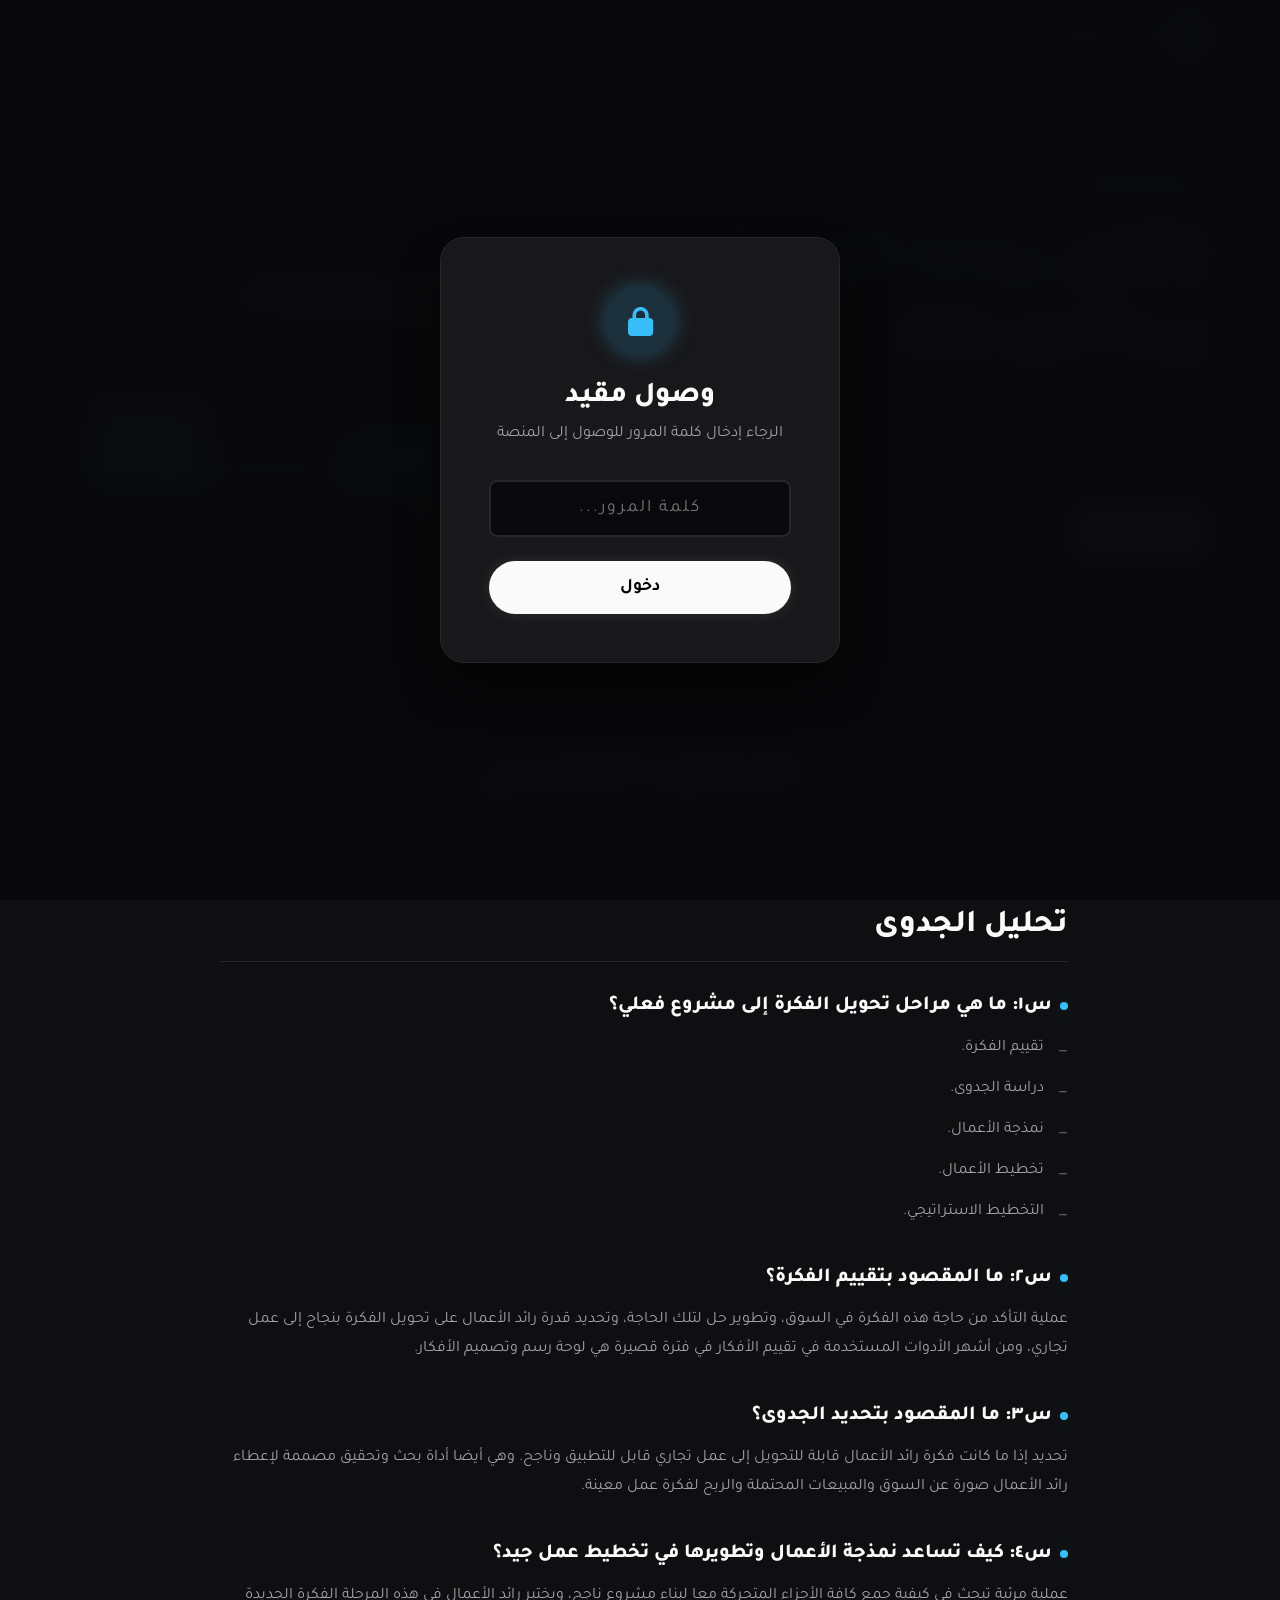
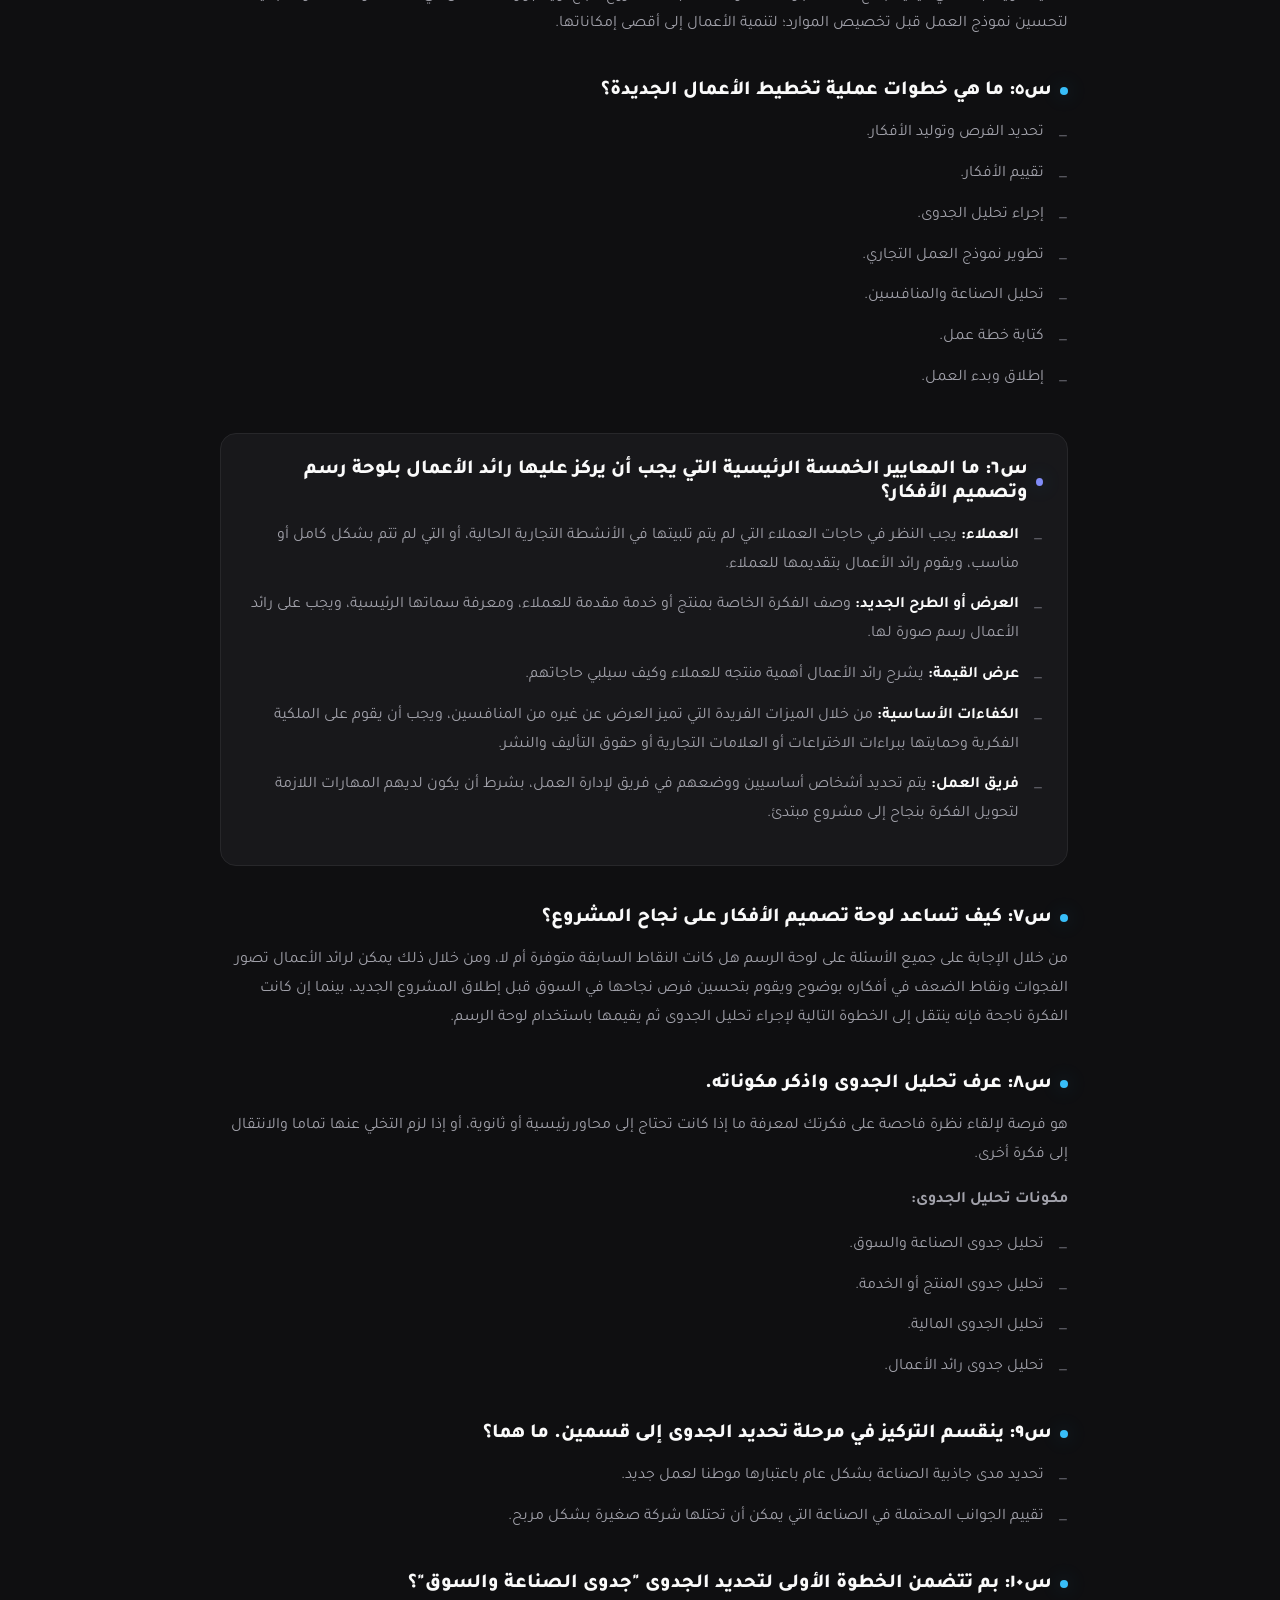
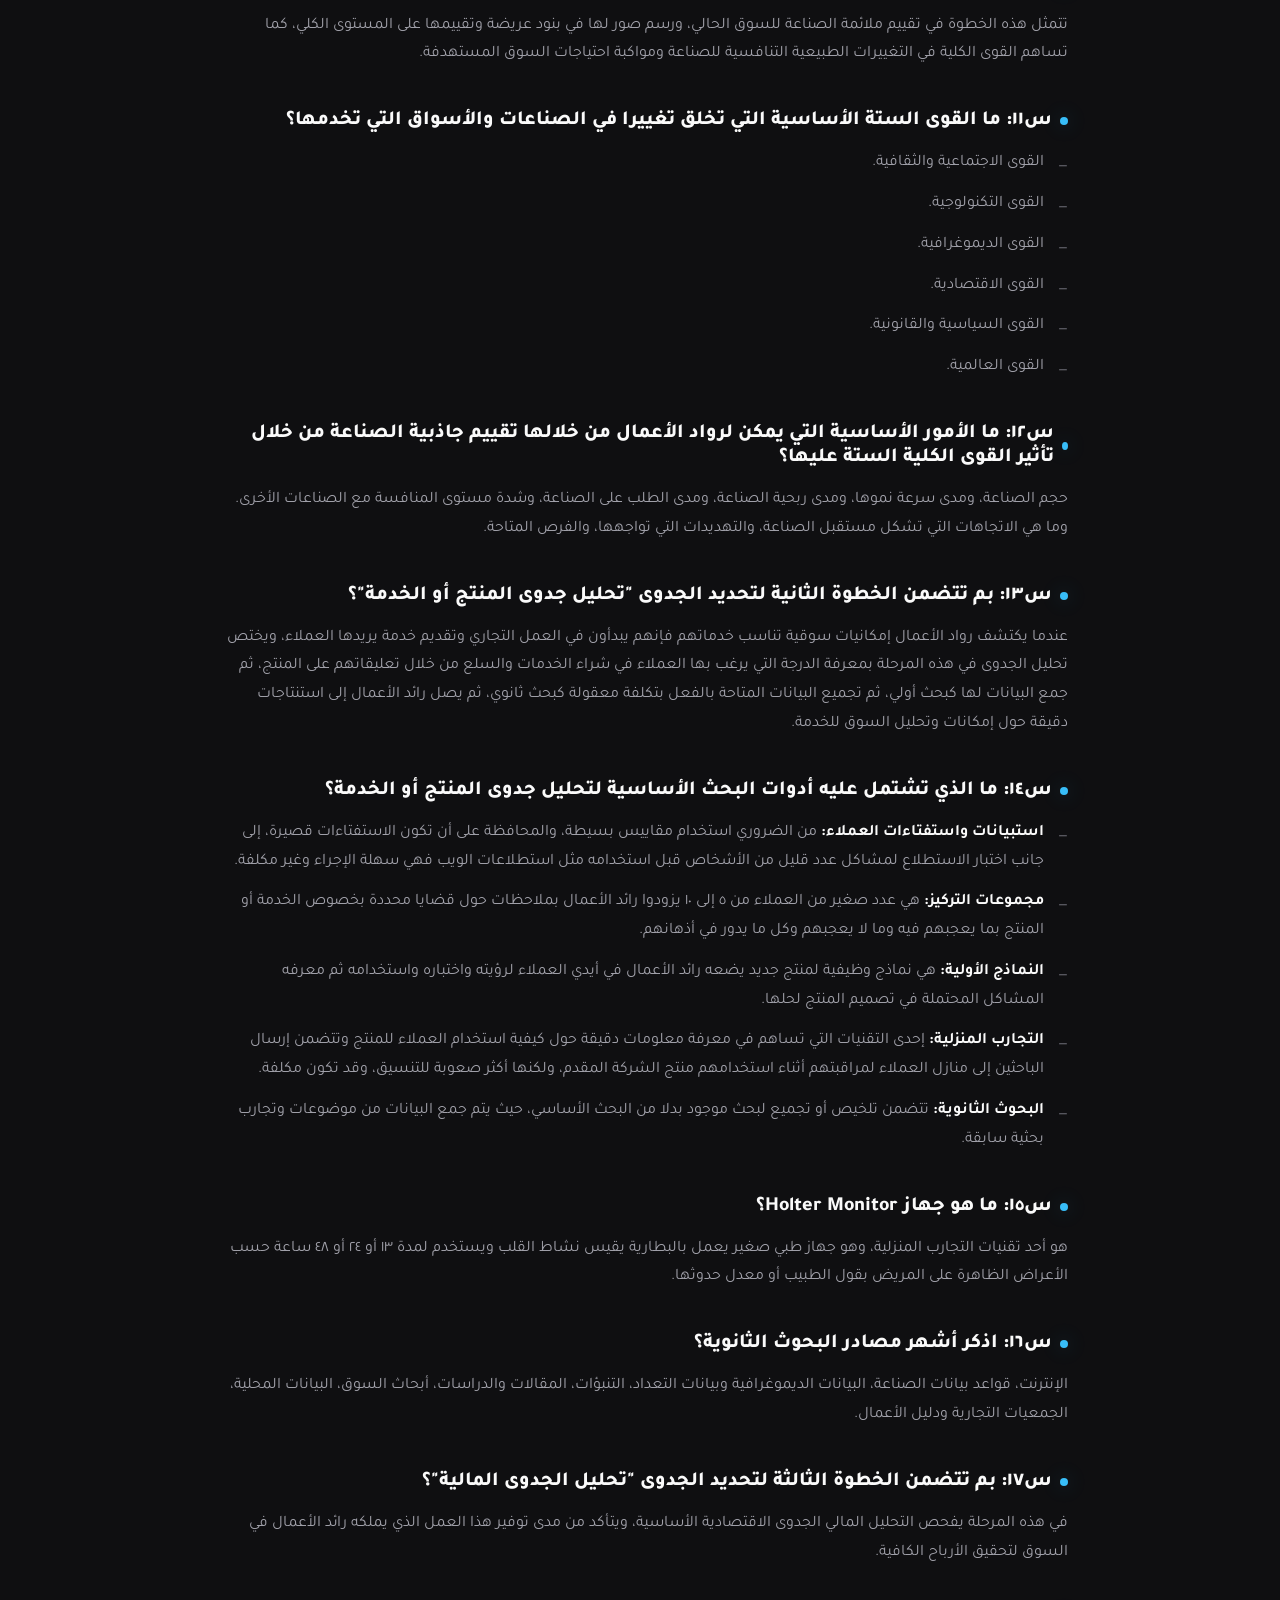
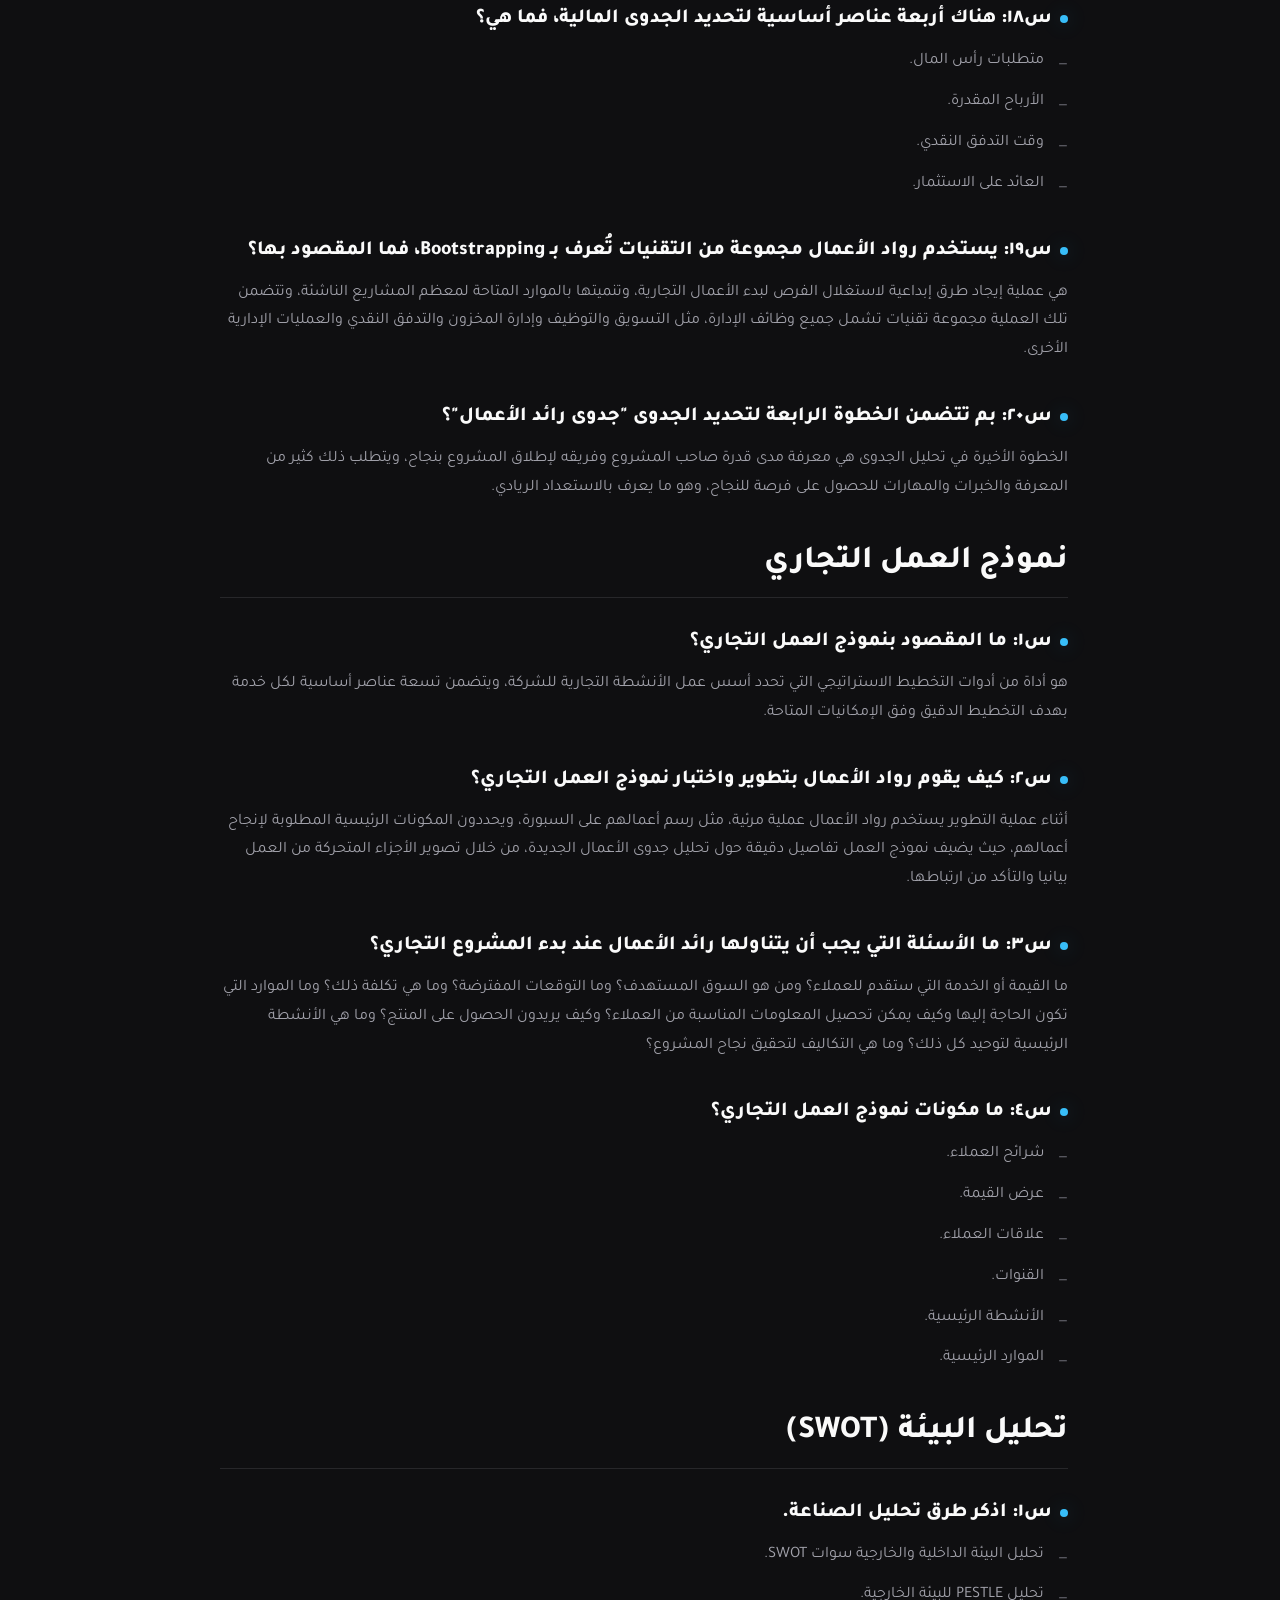
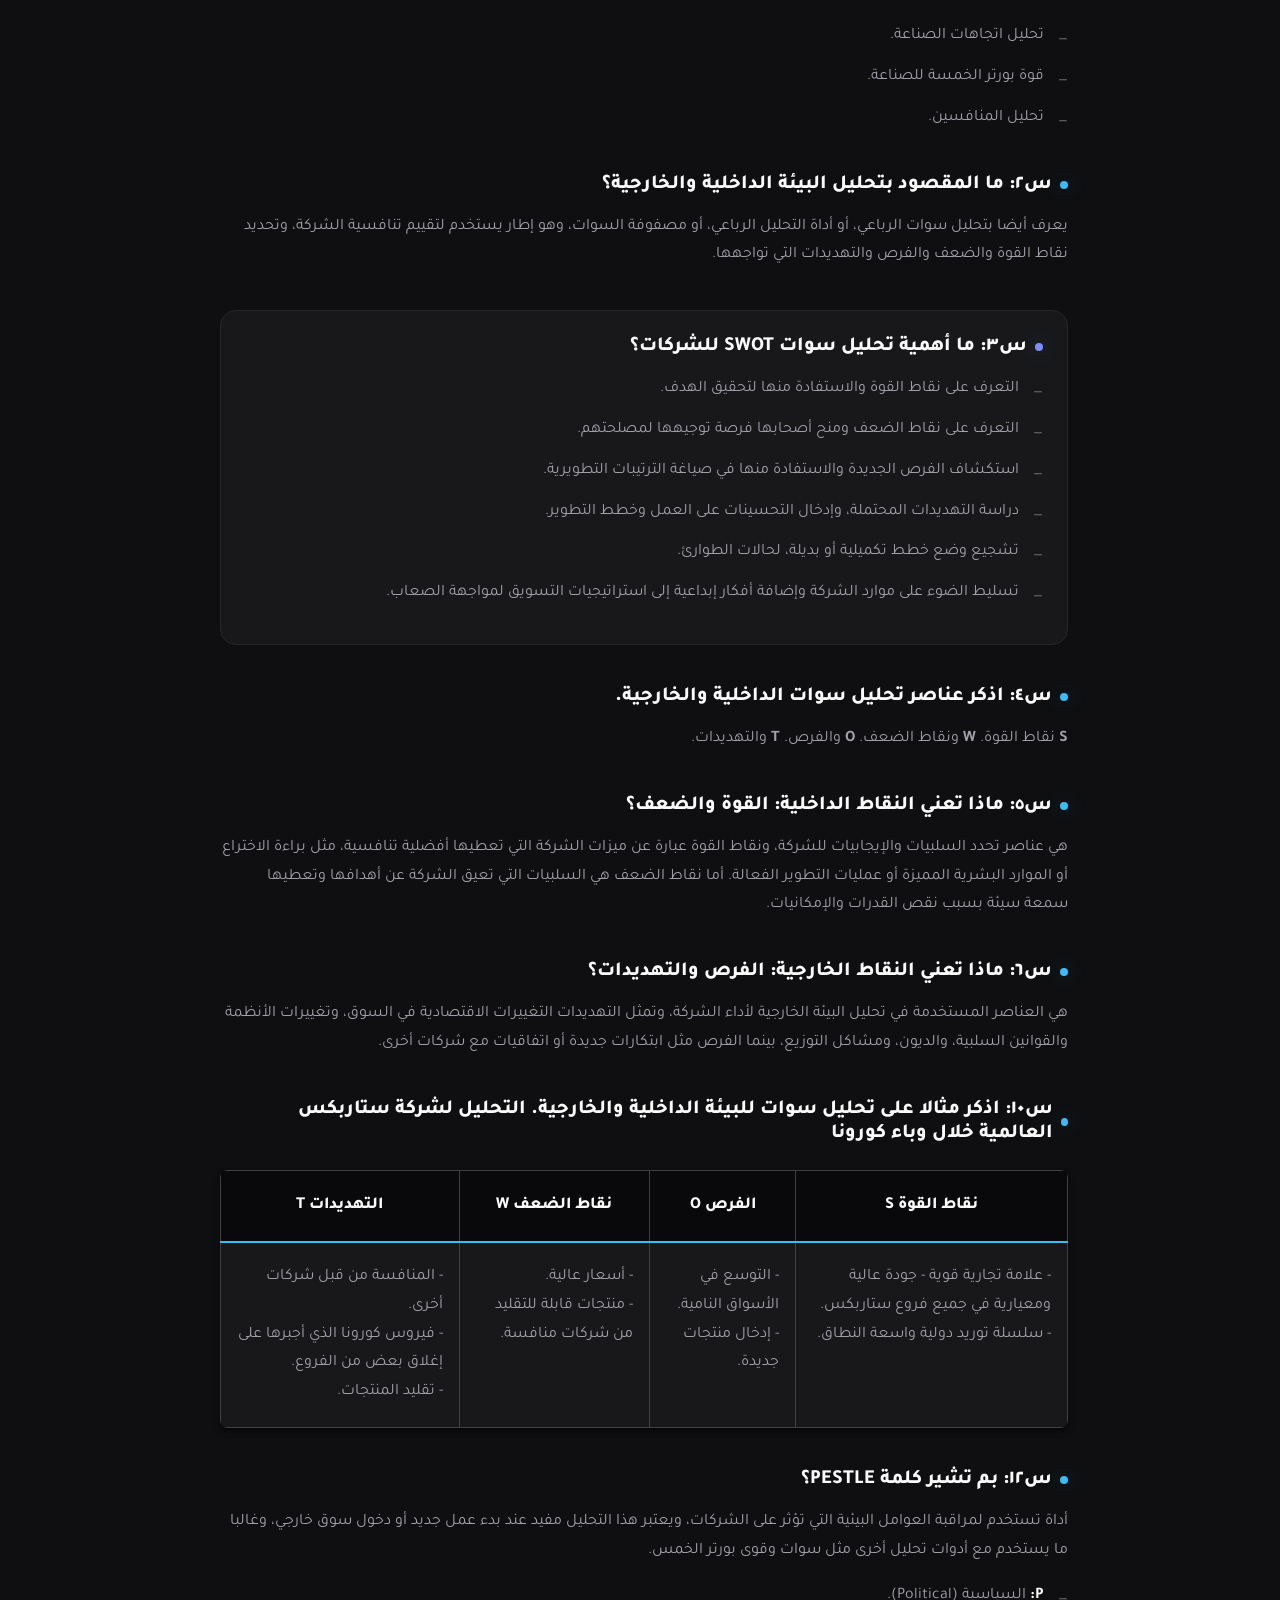
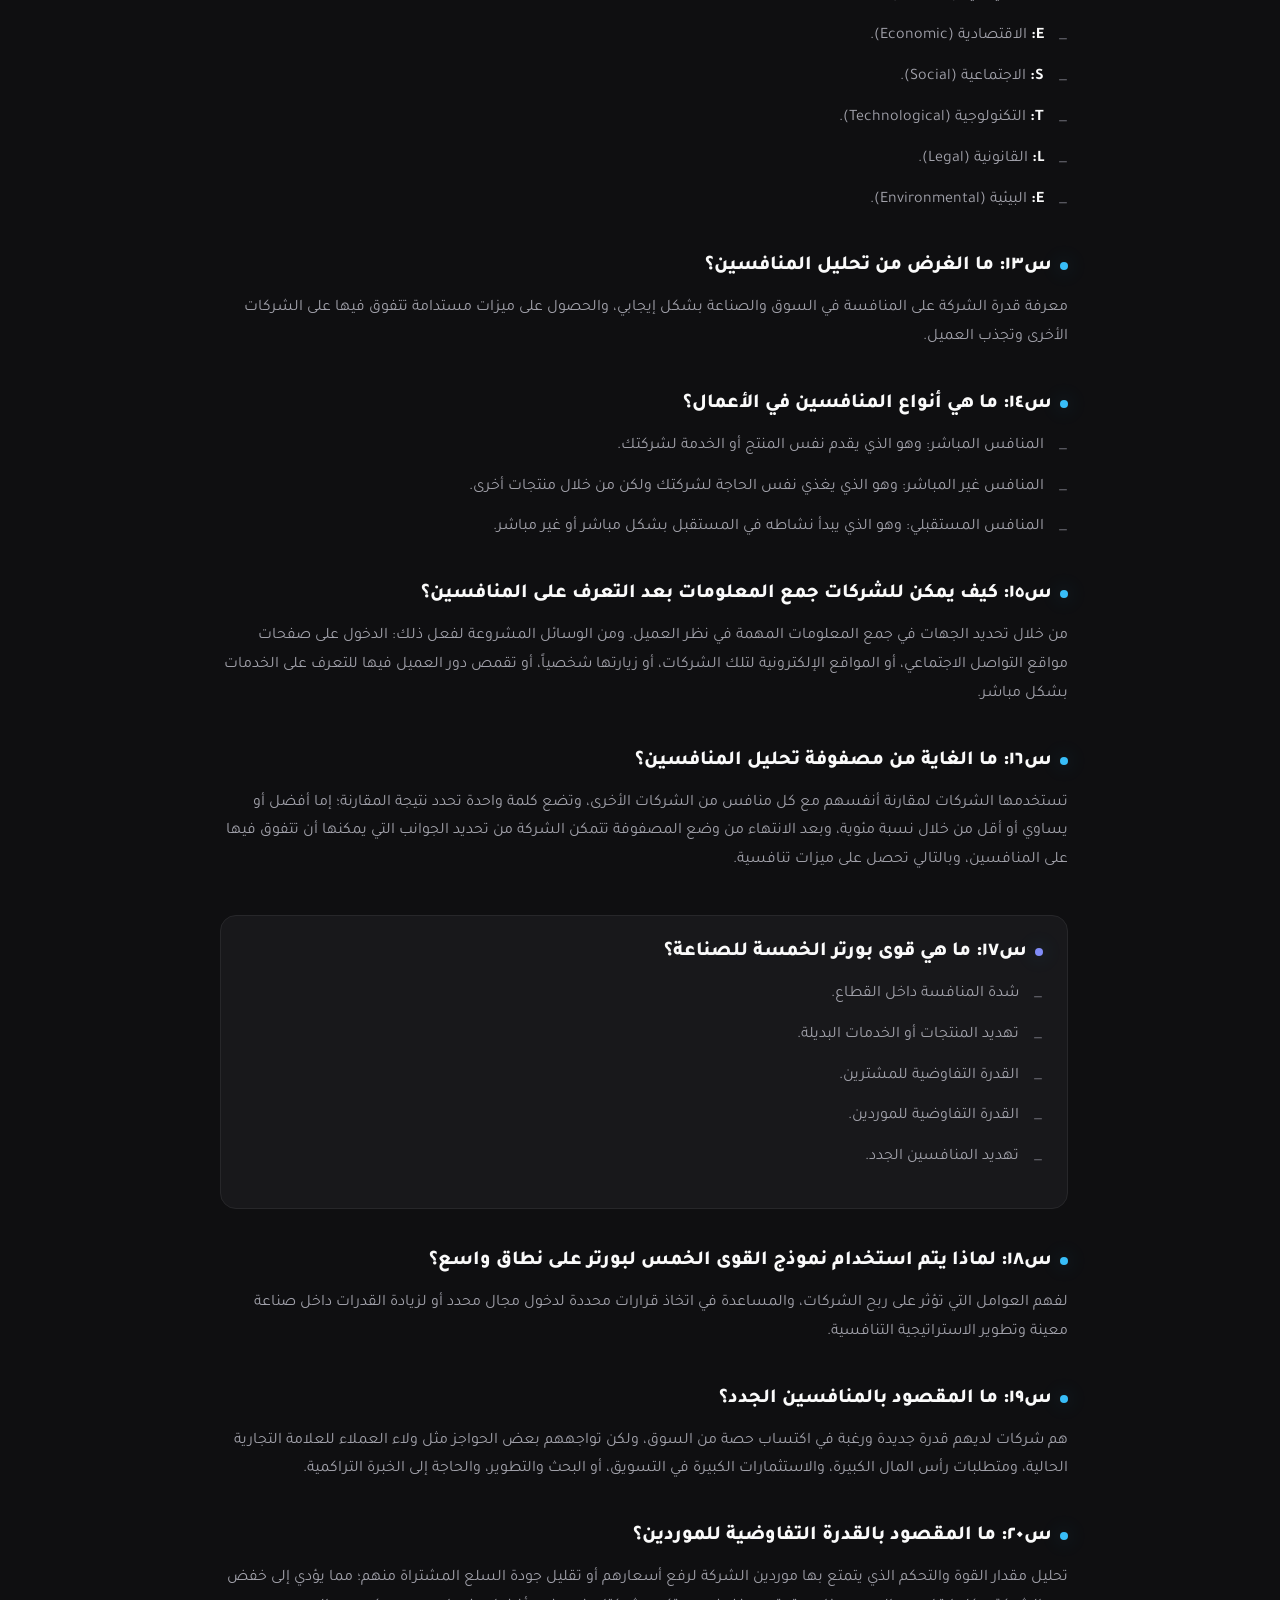
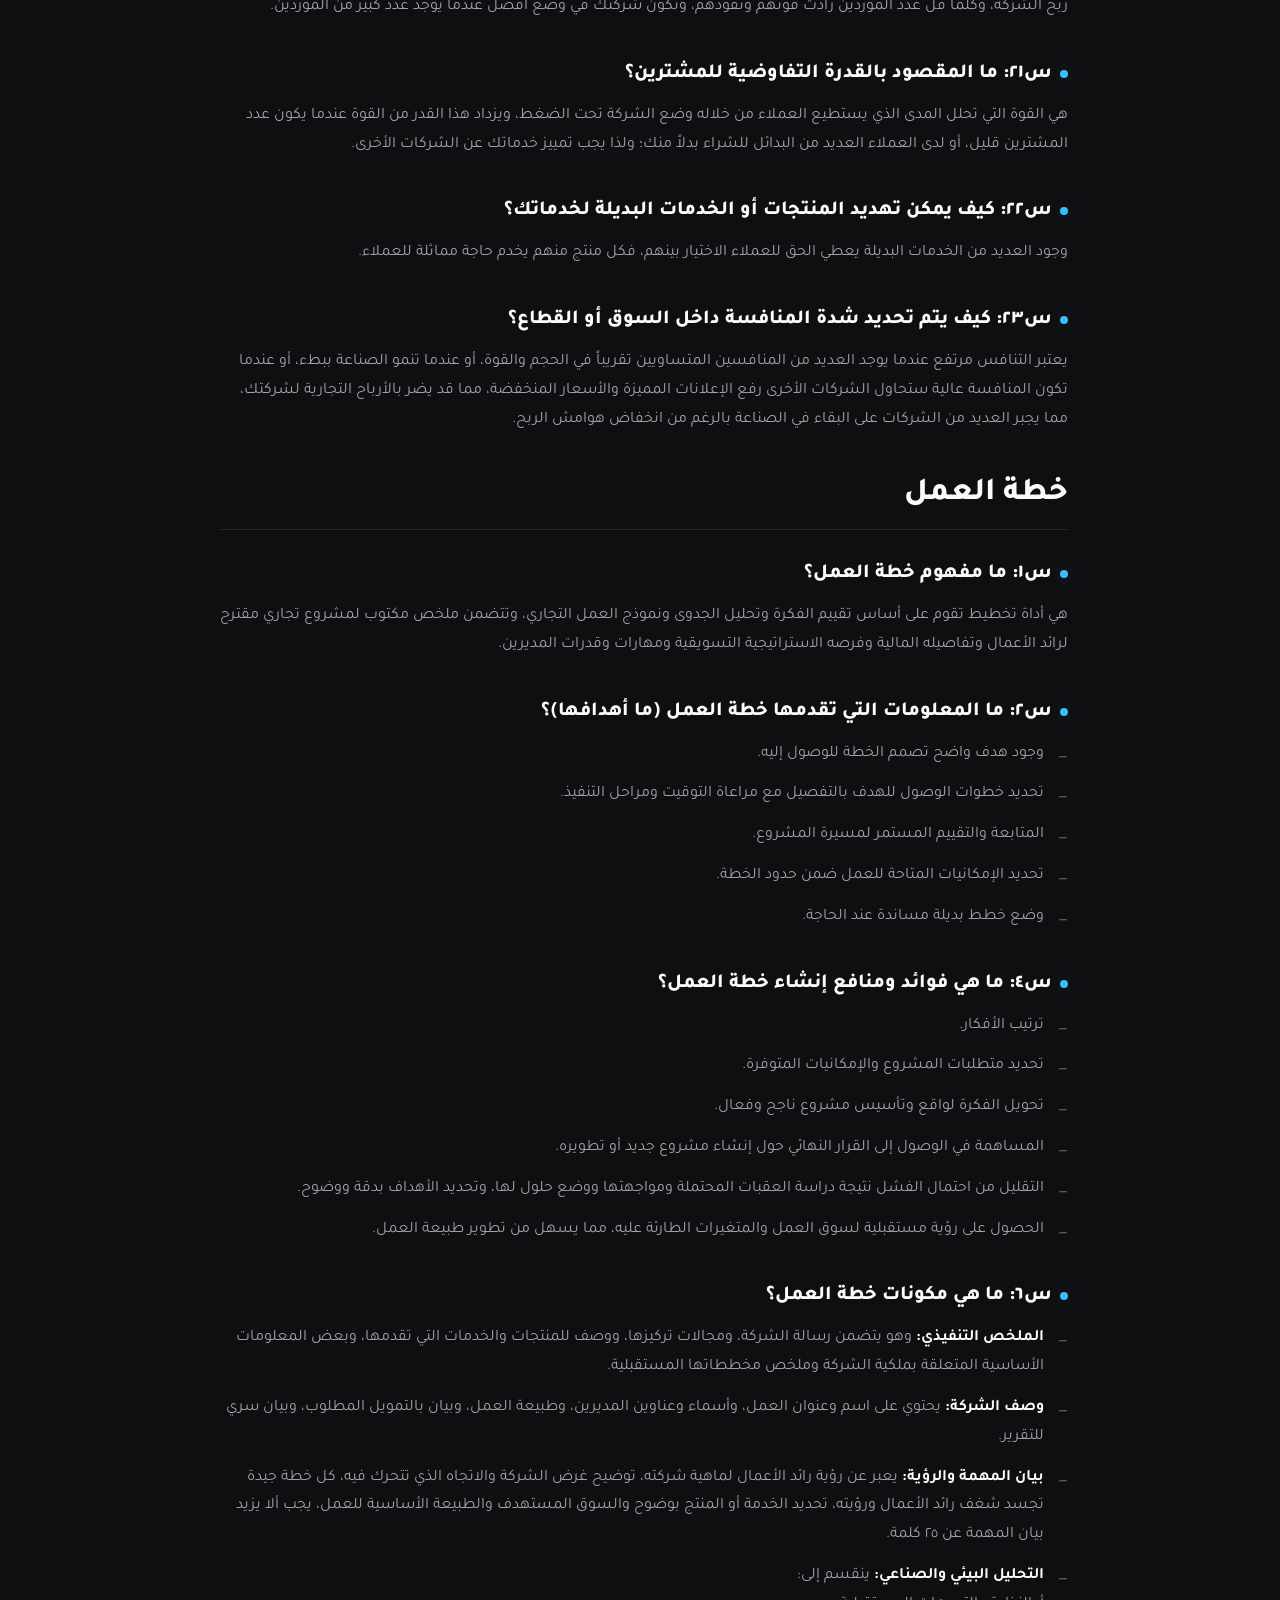
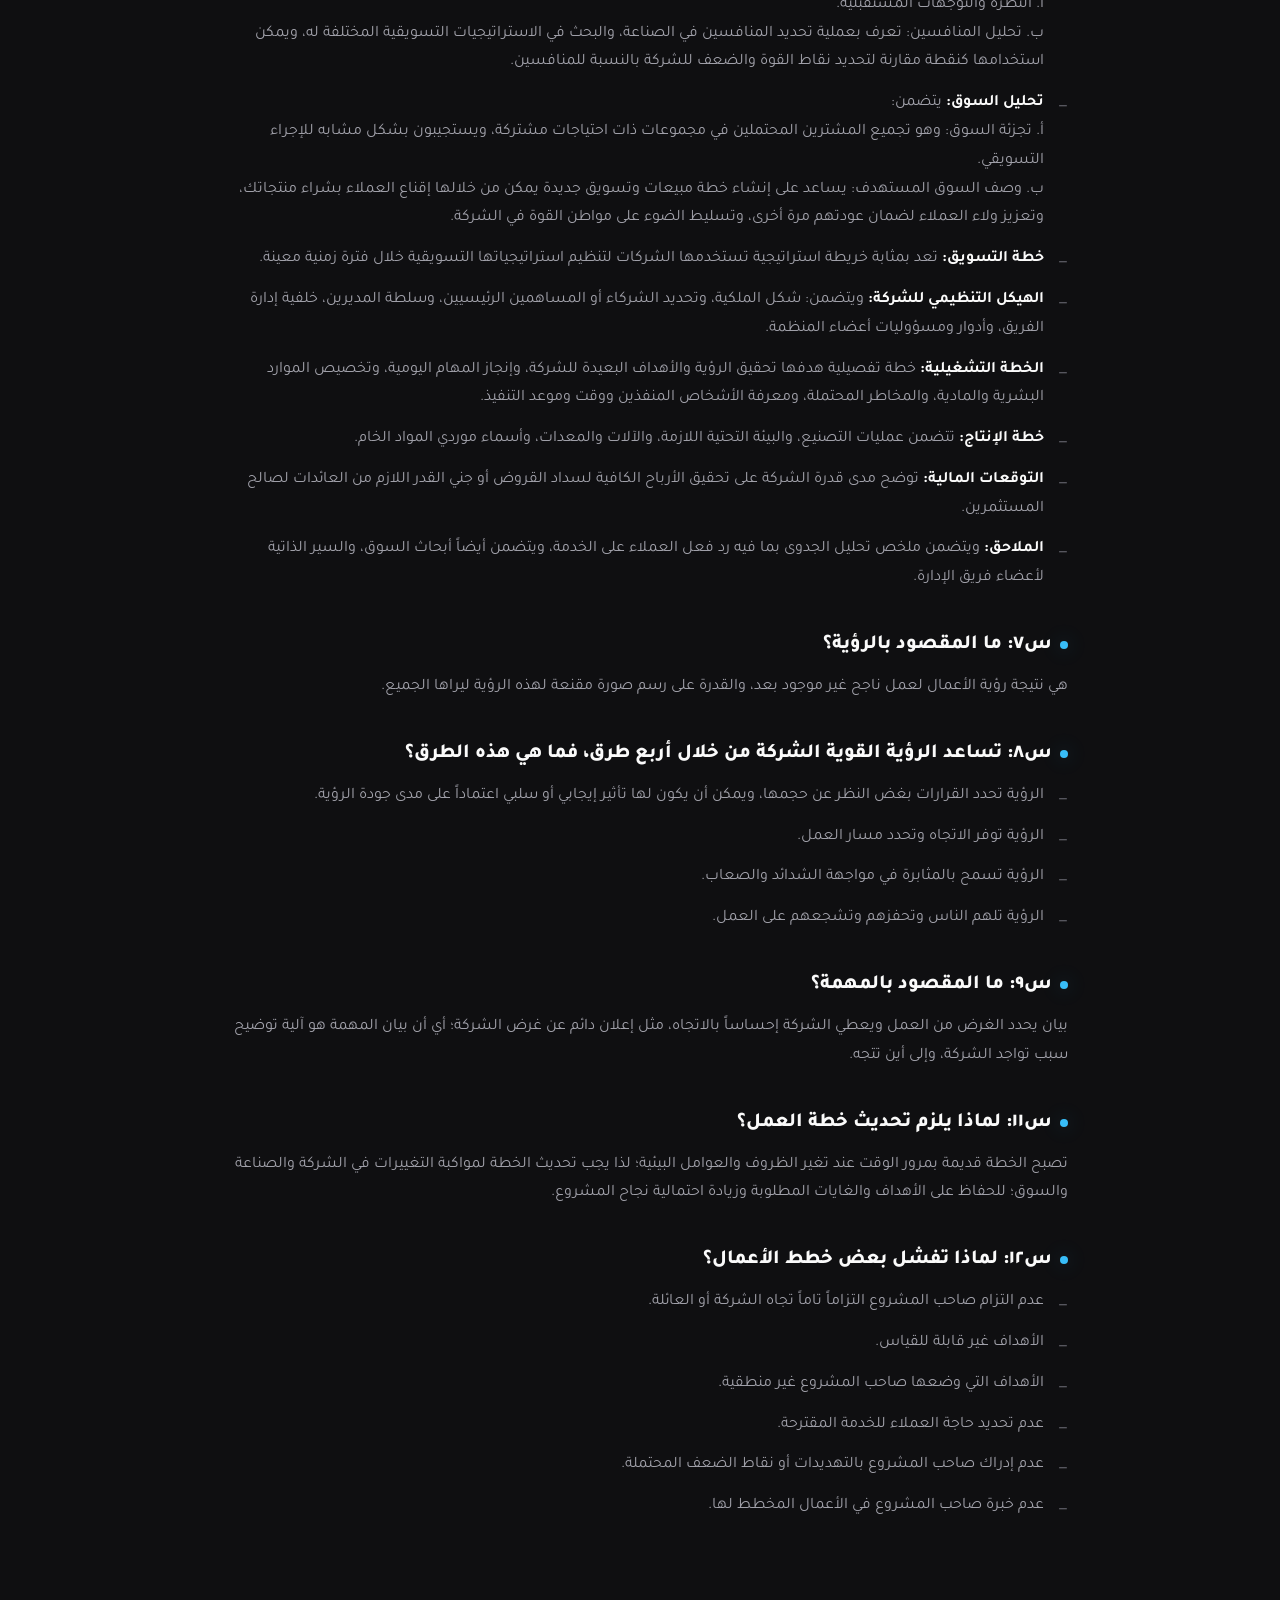
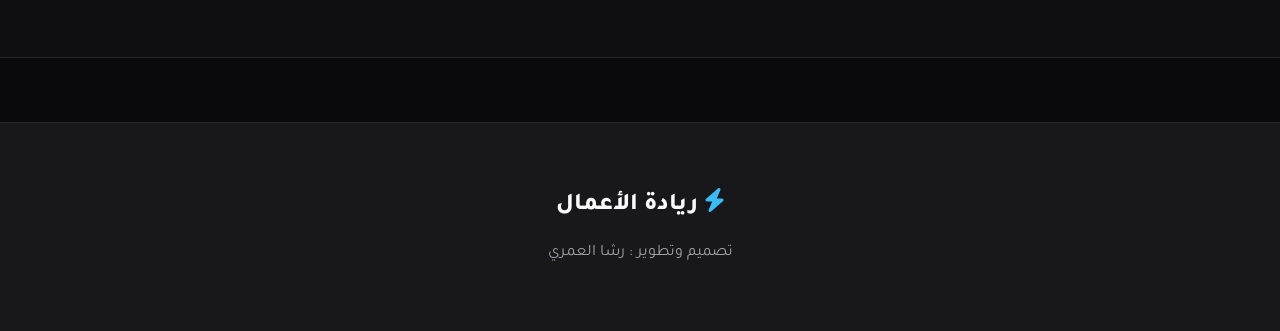
==== commit 779ab4d3: "Remove sidebar list, update docs layout for better responsiveness and readability" ====
--- a/index.html
+++ b/index.html
@@ -70,24 +70,15 @@
             <div class="container">
                 <div class="section-heading">
                     <h2>المحتوى الأكاديمي</h2>
-                    <p>الوحدات من 5 إلى 10، ملخصة بعناية ومركزة على النقاط الأساسية.</p>
+                    <p>المحتوى يغطي 5 وحدات، مُلخّصة بعناية ومركّزة على النقاط الأساسية.</p>
                 </div>
 
                 <div class="docs-layout">
-                    <div class="docs-sidebar">
-                        <nav class="toc-nav">
-                            <button class="toc-link active" data-target="unit-5">تحليل الجدوى</button>
-                            <button class="toc-link" data-target="unit-6">نموذج العمل التجاري</button>
-                            <button class="toc-link" data-target="unit-7">تحليل البيئة (SWOT)</button>
-                            <button class="toc-link" data-target="unit-8">خطة العمل</button>
-                        </nav>
-                    </div>
-
                     <div class="docs-content">
                         <!-- Unit 5 -->
                         <div class="doc-panel active" id="unit-5">
                             <h3 class="panel-title">تحليل الجدوى</h3>
-                            
+
                             <div class="info-block">
                                 <h4>س١: ما هي مراحل تحويل الفكرة إلى مشروع فعلي؟</h4>
                                 <ol class="custom-list">
@@ -101,17 +92,23 @@
 
                             <div class="info-block">
                                 <h4>س٢: ما المقصود بتقييم الفكرة؟</h4>
-                                <p>عملية التأكد من حاجة هذه الفكرة في السوق، وتطوير حل لتلك الحاجة، وتحديد قدرة رائد الأعمال على تحويل الفكرة بنجاح إلى عمل تجاري، ومن أشهر الأدوات المستخدمة في تقييم الأفكار في فترة قصيرة هي لوحة رسم وتصميم الأفكار.</p>
+                                <p>عملية التأكد من حاجة هذه الفكرة في السوق، وتطوير حل لتلك الحاجة، وتحديد قدرة رائد
+                                    الأعمال على تحويل الفكرة بنجاح إلى عمل تجاري، ومن أشهر الأدوات المستخدمة في تقييم
+                                    الأفكار في فترة قصيرة هي لوحة رسم وتصميم الأفكار.</p>
                             </div>
 
                             <div class="info-block">
                                 <h4>س٣: ما المقصود بتحديد الجدوى؟</h4>
-                                <p>تحديد إذا ما كانت فكرة رائد الأعمال قابلة للتحويل إلى عمل تجاري قابل للتطبيق وناجح. وهي أيضا أداة بحث وتحقيق مصممة لإعطاء رائد الأعمال صورة عن السوق والمبيعات المحتملة والربح لفكرة عمل معينة.</p>
+                                <p>تحديد إذا ما كانت فكرة رائد الأعمال قابلة للتحويل إلى عمل تجاري قابل للتطبيق وناجح.
+                                    وهي أيضا أداة بحث وتحقيق مصممة لإعطاء رائد الأعمال صورة عن السوق والمبيعات المحتملة
+                                    والربح لفكرة عمل معينة.</p>
                             </div>
 
                             <div class="info-block">
                                 <h4>س٤: كيف تساعد نمذجة الأعمال وتطويرها في تخطيط عمل جيد؟</h4>
-                                <p>عملية مرئية تبحث في كيفية جمع كافة الأجزاء المتحركة معا لبناء مشروع ناجح، ويختبر رائد الأعمال في هذه المرحلة الفكرة الجديدة لتحسين نموذج العمل قبل تخصيص الموارد؛ لتنمية الأعمال إلى أقصى إمكاناتها.</p>
+                                <p>عملية مرئية تبحث في كيفية جمع كافة الأجزاء المتحركة معا لبناء مشروع ناجح، ويختبر رائد
+                                    الأعمال في هذه المرحلة الفكرة الجديدة لتحسين نموذج العمل قبل تخصيص الموارد؛ لتنمية
+                                    الأعمال إلى أقصى إمكاناتها.</p>
                             </div>
 
                             <div class="info-block">
@@ -128,24 +125,37 @@
                             </div>
 
                             <div class="info-block highlighted">
-                                <h4>س٦: ما المعايير الخمسة الرئيسية التي يجب أن يركز عليها رائد الأعمال بلوحة رسم وتصميم الأفكار؟</h4>
-                                <ol class="custom-list">
-                                    <li><strong>العملاء:</strong> يجب النظر في حاجات العملاء التي لم يتم تلبيتها في الأنشطة التجارية الحالية، أو التي لم تتم بشكل كامل أو مناسب، ويقوم رائد الأعمال بتقديمها للعملاء.</li>
-                                    <li><strong>العرض أو الطرح الجديد:</strong> وصف الفكرة الخاصة بمنتج أو خدمة مقدمة للعملاء، ومعرفة سماتها الرئيسية، ويجب على رائد الأعمال رسم صورة لها.</li>
-                                    <li><strong>عرض القيمة:</strong> يشرح رائد الأعمال أهمية منتجه للعملاء وكيف سيلبي حاجاتهم.</li>
-                                    <li><strong>الكفاءات الأساسية:</strong> من خلال الميزات الفريدة التي تميز العرض عن غيره من المنافسين، ويجب أن يقوم على الملكية الفكرية وحمايتها ببراءات الاختراعات أو العلامات التجارية أو حقوق التأليف والنشر.</li>
-                                    <li><strong>فريق العمل:</strong> يتم تحديد أشخاص أساسيين ووضعهم في فريق لإدارة العمل، بشرط أن يكون لديهم المهارات اللازمة لتحويل الفكرة بنجاح إلى مشروع مبتدئ.</li>
+                                <h4>س٦: ما المعايير الخمسة الرئيسية التي يجب أن يركز عليها رائد الأعمال بلوحة رسم وتصميم
+                                    الأفكار؟</h4>
+                                <ol class="custom-list">
+                                    <li><strong>العملاء:</strong> يجب النظر في حاجات العملاء التي لم يتم تلبيتها في
+                                        الأنشطة التجارية الحالية، أو التي لم تتم بشكل كامل أو مناسب، ويقوم رائد الأعمال
+                                        بتقديمها للعملاء.</li>
+                                    <li><strong>العرض أو الطرح الجديد:</strong> وصف الفكرة الخاصة بمنتج أو خدمة مقدمة
+                                        للعملاء، ومعرفة سماتها الرئيسية، ويجب على رائد الأعمال رسم صورة لها.</li>
+                                    <li><strong>عرض القيمة:</strong> يشرح رائد الأعمال أهمية منتجه للعملاء وكيف سيلبي
+                                        حاجاتهم.</li>
+                                    <li><strong>الكفاءات الأساسية:</strong> من خلال الميزات الفريدة التي تميز العرض عن
+                                        غيره من المنافسين، ويجب أن يقوم على الملكية الفكرية وحمايتها ببراءات الاختراعات
+                                        أو العلامات التجارية أو حقوق التأليف والنشر.</li>
+                                    <li><strong>فريق العمل:</strong> يتم تحديد أشخاص أساسيين ووضعهم في فريق لإدارة
+                                        العمل، بشرط أن يكون لديهم المهارات اللازمة لتحويل الفكرة بنجاح إلى مشروع مبتدئ.
+                                    </li>
                                 </ol>
                             </div>
 
                             <div class="info-block">
                                 <h4>س٧: كيف تساعد لوحة تصميم الأفكار على نجاح المشروع؟</h4>
-                                <p>من خلال الإجابة على جميع الأسئلة على لوحة الرسم هل كانت النقاط السابقة متوفرة أم لا، ومن خلال ذلك يمكن لرائد الأعمال تصور الفجوات ونقاط الضعف في أفكاره بوضوح ويقوم بتحسين فرص نجاحها في السوق قبل إطلاق المشروع الجديد، بينما إن كانت الفكرة ناجحة فإنه ينتقل إلى الخطوة التالية لإجراء تحليل الجدوى ثم يقيمها باستخدام لوحة الرسم.</p>
+                                <p>من خلال الإجابة على جميع الأسئلة على لوحة الرسم هل كانت النقاط السابقة متوفرة أم لا،
+                                    ومن خلال ذلك يمكن لرائد الأعمال تصور الفجوات ونقاط الضعف في أفكاره بوضوح ويقوم
+                                    بتحسين فرص نجاحها في السوق قبل إطلاق المشروع الجديد، بينما إن كانت الفكرة ناجحة فإنه
+                                    ينتقل إلى الخطوة التالية لإجراء تحليل الجدوى ثم يقيمها باستخدام لوحة الرسم.</p>
                             </div>
 
                             <div class="info-block">
                                 <h4>س٨: عرف تحليل الجدوى واذكر مكوناته.</h4>
-                                <p>هو فرصة لإلقاء نظرة فاحصة على فكرتك لمعرفة ما إذا كانت تحتاج إلى محاور رئيسية أو ثانوية، أو إذا لزم التخلي عنها تماما والانتقال إلى فكرة أخرى.</p>
+                                <p>هو فرصة لإلقاء نظرة فاحصة على فكرتك لمعرفة ما إذا كانت تحتاج إلى محاور رئيسية أو
+                                    ثانوية، أو إذا لزم التخلي عنها تماما والانتقال إلى فكرة أخرى.</p>
                                 <p><strong>مكونات تحليل الجدوى:</strong></p>
                                 <ul class="custom-list">
                                     <li>تحليل جدوى الصناعة والسوق.</li>
@@ -165,7 +175,9 @@
 
                             <div class="info-block">
                                 <h4>س١٠: بم تتضمن الخطوة الأولى لتحديد الجدوى "جدوى الصناعة والسوق"؟</h4>
-                                <p>تتمثل هذه الخطوة في تقييم ملائمة الصناعة للسوق الحالي، ورسم صور لها في بنود عريضة وتقييمها على المستوى الكلي، كما تساهم القوى الكلية في التغييرات الطبيعية التنافسية للصناعة ومواكبة احتياجات السوق المستهدفة.</p>
+                                <p>تتمثل هذه الخطوة في تقييم ملائمة الصناعة للسوق الحالي، ورسم صور لها في بنود عريضة
+                                    وتقييمها على المستوى الكلي، كما تساهم القوى الكلية في التغييرات الطبيعية التنافسية
+                                    للصناعة ومواكبة احتياجات السوق المستهدفة.</p>
                             </div>
 
                             <div class="info-block">
@@ -181,39 +193,62 @@
                             </div>
 
                             <div class="info-block">
-                                <h4>س١٢: ما الأمور الأساسية التي يمكن لرواد الأعمال من خلالها تقييم جاذبية الصناعة من خلال تأثير القوى الكلية الستة عليها؟</h4>
-                                <p>حجم الصناعة، ومدى سرعة نموها، ومدى ربحية الصناعة، ومدى الطلب على الصناعة، وشدة مستوى المنافسة مع الصناعات الأخرى. وما هي الاتجاهات التي تشكل مستقبل الصناعة، والتهديدات التي تواجهها، والفرص المتاحة.</p>
+                                <h4>س١٢: ما الأمور الأساسية التي يمكن لرواد الأعمال من خلالها تقييم جاذبية الصناعة من
+                                    خلال تأثير القوى الكلية الستة عليها؟</h4>
+                                <p>حجم الصناعة، ومدى سرعة نموها، ومدى ربحية الصناعة، ومدى الطلب على الصناعة، وشدة مستوى
+                                    المنافسة مع الصناعات الأخرى. وما هي الاتجاهات التي تشكل مستقبل الصناعة، والتهديدات
+                                    التي تواجهها، والفرص المتاحة.</p>
                             </div>
 
                             <div class="info-block">
                                 <h4>س١٣: بم تتضمن الخطوة الثانية لتحديد الجدوى "تحليل جدوى المنتج أو الخدمة"؟</h4>
-                                <p>عندما يكتشف رواد الأعمال إمكانيات سوقية تناسب خدماتهم فإنهم يبدأون في العمل التجاري وتقديم خدمة يريدها العملاء، ويختص تحليل الجدوى في هذه المرحلة بمعرفة الدرجة التي يرغب بها العملاء في شراء الخدمات والسلع من خلال تعليقاتهم على المنتج، ثم جمع البيانات لها كبحث أولي، ثم تجميع البيانات المتاحة بالفعل بتكلفة معقولة كبحث ثانوي، ثم يصل رائد الأعمال إلى استنتاجات دقيقة حول إمكانات وتحليل السوق للخدمة.</p>
+                                <p>عندما يكتشف رواد الأعمال إمكانيات سوقية تناسب خدماتهم فإنهم يبدأون في العمل التجاري
+                                    وتقديم خدمة يريدها العملاء، ويختص تحليل الجدوى في هذه المرحلة بمعرفة الدرجة التي
+                                    يرغب بها العملاء في شراء الخدمات والسلع من خلال تعليقاتهم على المنتج، ثم جمع
+                                    البيانات لها كبحث أولي، ثم تجميع البيانات المتاحة بالفعل بتكلفة معقولة كبحث ثانوي،
+                                    ثم يصل رائد الأعمال إلى استنتاجات دقيقة حول إمكانات وتحليل السوق للخدمة.</p>
                             </div>
 
                             <div class="info-block">
                                 <h4>س١٤: ما الذي تشتمل عليه أدوات البحث الأساسية لتحليل جدوى المنتج أو الخدمة؟</h4>
                                 <ul class="custom-list">
-                                    <li><strong>استبيانات واستفتاءات العملاء:</strong> من الضروري استخدام مقاييس بسيطة، والمحافظة على أن تكون الاستفتاءات قصيرة، إلى جانب اختبار الاستطلاع لمشاكل عدد قليل من الأشخاص قبل استخدامه مثل استطلاعات الويب فهي سهلة الإجراء وغير مكلفة.</li>
-                                    <li><strong>مجموعات التركيز:</strong> هي عدد صغير من العملاء من ٥ إلى ١٠ يزودوا رائد الأعمال بملاحظات حول قضايا محددة بخصوص الخدمة أو المنتج بما يعجبهم فيه وما لا يعجبهم وكل ما يدور في أذهانهم.</li>
-                                    <li><strong>النماذج الأولية:</strong> هي نماذج وظيفية لمنتج جديد يضعه رائد الأعمال في أيدي العملاء لرؤيته واختباره واستخدامه ثم معرفه المشاكل المحتملة في تصميم المنتج لحلها.</li>
-                                    <li><strong>التجارب المنزلية:</strong> إحدى التقنيات التي تساهم في معرفة معلومات دقيقة حول كيفية استخدام العملاء للمنتج وتتضمن إرسال الباحثين إلى منازل العملاء لمراقبتهم أثناء استخدامهم منتج الشركة المقدم، ولكنها أكثر صعوبة للتنسيق، وقد تكون مكلفة.</li>
-                                    <li><strong>البحوث الثانوية:</strong> تتضمن تلخيص أو تجميع لبحث موجود بدلا من البحث الأساسي، حيث يتم جمع البيانات من موضوعات وتجارب بحثية سابقة.</li>
+                                    <li><strong>استبيانات واستفتاءات العملاء:</strong> من الضروري استخدام مقاييس بسيطة،
+                                        والمحافظة على أن تكون الاستفتاءات قصيرة، إلى جانب اختبار الاستطلاع لمشاكل عدد
+                                        قليل من الأشخاص قبل استخدامه مثل استطلاعات الويب فهي سهلة الإجراء وغير مكلفة.
+                                    </li>
+                                    <li><strong>مجموعات التركيز:</strong> هي عدد صغير من العملاء من ٥ إلى ١٠ يزودوا رائد
+                                        الأعمال بملاحظات حول قضايا محددة بخصوص الخدمة أو المنتج بما يعجبهم فيه وما لا
+                                        يعجبهم وكل ما يدور في أذهانهم.</li>
+                                    <li><strong>النماذج الأولية:</strong> هي نماذج وظيفية لمنتج جديد يضعه رائد الأعمال
+                                        في أيدي العملاء لرؤيته واختباره واستخدامه ثم معرفه المشاكل المحتملة في تصميم
+                                        المنتج لحلها.</li>
+                                    <li><strong>التجارب المنزلية:</strong> إحدى التقنيات التي تساهم في معرفة معلومات
+                                        دقيقة حول كيفية استخدام العملاء للمنتج وتتضمن إرسال الباحثين إلى منازل العملاء
+                                        لمراقبتهم أثناء استخدامهم منتج الشركة المقدم، ولكنها أكثر صعوبة للتنسيق، وقد
+                                        تكون مكلفة.</li>
+                                    <li><strong>البحوث الثانوية:</strong> تتضمن تلخيص أو تجميع لبحث موجود بدلا من البحث
+                                        الأساسي، حيث يتم جمع البيانات من موضوعات وتجارب بحثية سابقة.</li>
                                 </ul>
                             </div>
 
                             <div class="info-block">
                                 <h4>س١٥: ما هو جهاز Holter Monitor؟</h4>
-                                <p>هو أحد تقنيات التجارب المنزلية، وهو جهاز طبي صغير يعمل بالبطارية يقيس نشاط القلب ويستخدم لمدة ١٣ أو ٢٤ أو ٤٨ ساعة حسب الأعراض الظاهرة على المريض بقول الطبيب أو معدل حدوثها.</p>
+                                <p>هو أحد تقنيات التجارب المنزلية، وهو جهاز طبي صغير يعمل بالبطارية يقيس نشاط القلب
+                                    ويستخدم لمدة ١٣ أو ٢٤ أو ٤٨ ساعة حسب الأعراض الظاهرة على المريض بقول الطبيب أو معدل
+                                    حدوثها.</p>
                             </div>
 
                             <div class="info-block">
                                 <h4>س١٦: اذكر أشهر مصادر البحوث الثانوية؟</h4>
-                                <p>الإنترنت، قواعد بيانات الصناعة، البيانات الديموغرافية وبيانات التعداد، التنبؤات، المقالات والدراسات، أبحاث السوق، البيانات المحلية، الجمعيات التجارية ودليل الأعمال.</p>
+                                <p>الإنترنت، قواعد بيانات الصناعة، البيانات الديموغرافية وبيانات التعداد، التنبؤات،
+                                    المقالات والدراسات، أبحاث السوق، البيانات المحلية، الجمعيات التجارية ودليل الأعمال.
+                                </p>
                             </div>
 
                             <div class="info-block">
                                 <h4>س١٧: بم تتضمن الخطوة الثالثة لتحديد الجدوى "تحليل الجدوى المالية"؟</h4>
-                                <p>في هذه المرحلة يفحص التحليل المالي الجدوى الاقتصادية الأساسية، ويتأكد من مدى توفير هذا العمل الذي يملكه رائد الأعمال في السوق لتحقيق الأرباح الكافية.</p>
+                                <p>في هذه المرحلة يفحص التحليل المالي الجدوى الاقتصادية الأساسية، ويتأكد من مدى توفير
+                                    هذا العمل الذي يملكه رائد الأعمال في السوق لتحقيق الأرباح الكافية.</p>
                             </div>
 
                             <div class="info-block">
@@ -227,13 +262,19 @@
                             </div>
 
                             <div class="info-block">
-                                <h4>س١٩: يستخدم رواد الأعمال مجموعة من التقنيات تُعرف بـ Bootstrapping، فما المقصود بها؟</h4>
-                                <p>هي عملية إيجاد طرق إبداعية لاستغلال الفرص لبدء الأعمال التجارية، وتنميتها بالموارد المتاحة لمعظم المشاريع الناشئة، وتتضمن تلك العملية مجموعة تقنيات تشمل جميع وظائف الإدارة، مثل التسويق والتوظيف وإدارة المخزون والتدفق النقدي والعمليات الإدارية الأخرى.</p>
+                                <h4>س١٩: يستخدم رواد الأعمال مجموعة من التقنيات تُعرف بـ Bootstrapping، فما المقصود بها؟
+                                </h4>
+                                <p>هي عملية إيجاد طرق إبداعية لاستغلال الفرص لبدء الأعمال التجارية، وتنميتها بالموارد
+                                    المتاحة لمعظم المشاريع الناشئة، وتتضمن تلك العملية مجموعة تقنيات تشمل جميع وظائف
+                                    الإدارة، مثل التسويق والتوظيف وإدارة المخزون والتدفق النقدي والعمليات الإدارية
+                                    الأخرى.</p>
                             </div>
 
                             <div class="info-block">
                                 <h4>س٢٠: بم تتضمن الخطوة الرابعة لتحديد الجدوى "جدوى رائد الأعمال"؟</h4>
-                                <p>الخطوة الأخيرة في تحليل الجدوى هي معرفة مدى قدرة صاحب المشروع وفريقه لإطلاق المشروع بنجاح، ويتطلب ذلك كثير من المعرفة والخبرات والمهارات للحصول على فرصة للنجاح، وهو ما يعرف بالاستعداد الريادي.</p>
+                                <p>الخطوة الأخيرة في تحليل الجدوى هي معرفة مدى قدرة صاحب المشروع وفريقه لإطلاق المشروع
+                                    بنجاح، ويتطلب ذلك كثير من المعرفة والخبرات والمهارات للحصول على فرصة للنجاح، وهو ما
+                                    يعرف بالاستعداد الريادي.</p>
                             </div>
                         </div>
 
@@ -243,17 +284,24 @@
 
                             <div class="info-block">
                                 <h4>س١: ما المقصود بنموذج العمل التجاري؟</h4>
-                                <p>هو أداة من أدوات التخطيط الاستراتيجي التي تحدد أسس عمل الأنشطة التجارية للشركة، ويتضمن تسعة عناصر أساسية لكل خدمة بهدف التخطيط الدقيق وفق الإمكانيات المتاحة.</p>
+                                <p>هو أداة من أدوات التخطيط الاستراتيجي التي تحدد أسس عمل الأنشطة التجارية للشركة،
+                                    ويتضمن تسعة عناصر أساسية لكل خدمة بهدف التخطيط الدقيق وفق الإمكانيات المتاحة.</p>
                             </div>
 
                             <div class="info-block">
                                 <h4>س٢: كيف يقوم رواد الأعمال بتطوير واختبار نموذج العمل التجاري؟</h4>
-                                <p>أثناء عملية التطوير يستخدم رواد الأعمال عملية مرئية، مثل رسم أعمالهم على السبورة، ويحددون المكونات الرئيسية المطلوبة لإنجاح أعمالهم، حيث يضيف نموذج العمل تفاصيل دقيقة حول تحليل جدوى الأعمال الجديدة، من خلال تصوير الأجزاء المتحركة من العمل بيانيا والتأكد من ارتباطها.</p>
+                                <p>أثناء عملية التطوير يستخدم رواد الأعمال عملية مرئية، مثل رسم أعمالهم على السبورة،
+                                    ويحددون المكونات الرئيسية المطلوبة لإنجاح أعمالهم، حيث يضيف نموذج العمل تفاصيل دقيقة
+                                    حول تحليل جدوى الأعمال الجديدة، من خلال تصوير الأجزاء المتحركة من العمل بيانيا
+                                    والتأكد من ارتباطها.</p>
                             </div>
 
                             <div class="info-block">
                                 <h4>س٣: ما الأسئلة التي يجب أن يتناولها رائد الأعمال عند بدء المشروع التجاري؟</h4>
-                                <p>ما القيمة أو الخدمة التي ستقدم للعملاء؟ ومن هو السوق المستهدف؟ وما التوقعات المفترضة؟ وما هي تكلفة ذلك؟ وما الموارد التي تكون الحاجة إليها وكيف يمكن تحصيل المعلومات المناسبة من العملاء؟ وكيف يريدون الحصول على المنتج؟ وما هي الأنشطة الرئيسية لتوحيد كل ذلك؟ وما هي التكاليف لتحقيق نجاح المشروع؟</p>
+                                <p>ما القيمة أو الخدمة التي ستقدم للعملاء؟ ومن هو السوق المستهدف؟ وما التوقعات المفترضة؟
+                                    وما هي تكلفة ذلك؟ وما الموارد التي تكون الحاجة إليها وكيف يمكن تحصيل المعلومات
+                                    المناسبة من العملاء؟ وكيف يريدون الحصول على المنتج؟ وما هي الأنشطة الرئيسية لتوحيد
+                                    كل ذلك؟ وما هي التكاليف لتحقيق نجاح المشروع؟</p>
                             </div>
 
                             <div class="info-block">
@@ -286,7 +334,9 @@
 
                             <div class="info-block">
                                 <h4>س٢: ما المقصود بتحليل البيئة الداخلية والخارجية؟</h4>
-                                <p>يعرف أيضا بتحليل سوات الرباعي، أو أداة التحليل الرباعي، أو مصفوفة السوات، وهو إطار يستخدم لتقييم تنافسية الشركة، وتحديد نقاط القوة والضعف والفرص والتهديدات التي تواجهها.</p>
+                                <p>يعرف أيضا بتحليل سوات الرباعي، أو أداة التحليل الرباعي، أو مصفوفة السوات، وهو إطار
+                                    يستخدم لتقييم تنافسية الشركة، وتحديد نقاط القوة والضعف والفرص والتهديدات التي
+                                    تواجهها.</p>
                             </div>
 
                             <div class="info-block highlighted">
@@ -297,27 +347,35 @@
                                     <li>استكشاف الفرص الجديدة والاستفادة منها في صياغة الترتيبات التطويرية.</li>
                                     <li>دراسة التهديدات المحتملة، وإدخال التحسينات على العمل وخطط التطوير.</li>
                                     <li>تشجيع وضع خطط تكميلية أو بديلة، لحالات الطوارئ.</li>
-                                    <li>تسليط الضوء على موارد الشركة وإضافة أفكار إبداعية إلى استراتيجيات التسويق لمواجهة الصعاب.</li>
+                                    <li>تسليط الضوء على موارد الشركة وإضافة أفكار إبداعية إلى استراتيجيات التسويق
+                                        لمواجهة الصعاب.</li>
                                 </ol>
                             </div>
 
                             <div class="info-block">
                                 <h4>س٤: اذكر عناصر تحليل سوات الداخلية والخارجية.</h4>
-                                <p><strong>S</strong> نقاط القوة. <strong>W</strong> ونقاط الضعف. <strong>O</strong> والفرص. <strong>T</strong> والتهديدات.</p>
+                                <p><strong>S</strong> نقاط القوة. <strong>W</strong> ونقاط الضعف. <strong>O</strong>
+                                    والفرص. <strong>T</strong> والتهديدات.</p>
                             </div>
 
                             <div class="info-block">
                                 <h4>س٥: ماذا تعني النقاط الداخلية: القوة والضعف؟</h4>
-                                <p>هي عناصر تحدد السلبيات والإيجابيات للشركة، ونقاط القوة عبارة عن ميزات الشركة التي تعطيها أفضلية تنافسية، مثل براءة الاختراع أو الموارد البشرية المميزة أو عمليات التطوير الفعالة. أما نقاط الضعف هي السلبيات التي تعيق الشركة عن أهدافها وتعطيها سمعة سيئة بسبب نقص القدرات والإمكانيات.</p>
+                                <p>هي عناصر تحدد السلبيات والإيجابيات للشركة، ونقاط القوة عبارة عن ميزات الشركة التي
+                                    تعطيها أفضلية تنافسية، مثل براءة الاختراع أو الموارد البشرية المميزة أو عمليات
+                                    التطوير الفعالة. أما نقاط الضعف هي السلبيات التي تعيق الشركة عن أهدافها وتعطيها سمعة
+                                    سيئة بسبب نقص القدرات والإمكانيات.</p>
                             </div>
 
                             <div class="info-block">
                                 <h4>س٦: ماذا تعني النقاط الخارجية: الفرص والتهديدات؟</h4>
-                                <p>هي العناصر المستخدمة في تحليل البيئة الخارجية لأداء الشركة، وتمثل التهديدات التغييرات الاقتصادية في السوق، وتغييرات الأنظمة والقوانين السلبية، والديون، ومشاكل التوزيع، بينما الفرص مثل ابتكارات جديدة أو اتفاقيات مع شركات أخرى.</p>
-                            </div>
-
-                            <div class="info-block">
-                                <h4>س١٠: اذكر مثالا على تحليل سوات للبيئة الداخلية والخارجية. التحليل لشركة ستاربكس العالمية خلال وباء كورونا</h4>
+                                <p>هي العناصر المستخدمة في تحليل البيئة الخارجية لأداء الشركة، وتمثل التهديدات التغييرات
+                                    الاقتصادية في السوق، وتغييرات الأنظمة والقوانين السلبية، والديون، ومشاكل التوزيع،
+                                    بينما الفرص مثل ابتكارات جديدة أو اتفاقيات مع شركات أخرى.</p>
+                            </div>
+
+                            <div class="info-block">
+                                <h4>س١٠: اذكر مثالا على تحليل سوات للبيئة الداخلية والخارجية. التحليل لشركة ستاربكس
+                                    العالمية خلال وباء كورونا</h4>
                                 <div class="table-container">
                                     <table class="custom-table">
                                         <thead>
@@ -355,7 +413,9 @@
 
                             <div class="info-block">
                                 <h4>س١٢: بم تشير كلمة PESTLE؟</h4>
-                                <p>أداة تستخدم لمراقبة العوامل البيئية التي تؤثر على الشركات، ويعتبر هذا التحليل مفيد عند بدء عمل جديد أو دخول سوق خارجي، وغالبا ما يستخدم مع أدوات تحليل أخرى مثل سوات وقوى بورتر الخمس.</p>
+                                <p>أداة تستخدم لمراقبة العوامل البيئية التي تؤثر على الشركات، ويعتبر هذا التحليل مفيد
+                                    عند بدء عمل جديد أو دخول سوق خارجي، وغالبا ما يستخدم مع أدوات تحليل أخرى مثل سوات
+                                    وقوى بورتر الخمس.</p>
                                 <ul class="custom-list">
                                     <li><strong>P:</strong> السياسية (Political).</li>
                                     <li><strong>E:</strong> الاقتصادية (Economic).</li>
@@ -368,26 +428,33 @@
 
                             <div class="info-block">
                                 <h4>س١٣: ما الغرض من تحليل المنافسين؟</h4>
-                                <p>معرفة قدرة الشركة على المنافسة في السوق والصناعة بشكل إيجابي، والحصول على ميزات مستدامة تتفوق فيها على الشركات الأخرى وتجذب العميل.</p>
+                                <p>معرفة قدرة الشركة على المنافسة في السوق والصناعة بشكل إيجابي، والحصول على ميزات
+                                    مستدامة تتفوق فيها على الشركات الأخرى وتجذب العميل.</p>
                             </div>
 
                             <div class="info-block">
                                 <h4>س١٤: ما هي أنواع المنافسين في الأعمال؟</h4>
                                 <ol class="custom-list">
                                     <li>المنافس المباشر: وهو الذي يقدم نفس المنتج أو الخدمة لشركتك.</li>
-                                    <li>المنافس غير المباشر: وهو الذي يغذي نفس الحاجة لشركتك ولكن من خلال منتجات أخرى.</li>
+                                    <li>المنافس غير المباشر: وهو الذي يغذي نفس الحاجة لشركتك ولكن من خلال منتجات أخرى.
+                                    </li>
                                     <li>المنافس المستقبلي: وهو الذي يبدأ نشاطه في المستقبل بشكل مباشر أو غير مباشر.</li>
                                 </ol>
                             </div>
 
                             <div class="info-block">
                                 <h4>س١٥: كيف يمكن للشركات جمع المعلومات بعد التعرف على المنافسين؟</h4>
-                                <p>من خلال تحديد الجهات في جمع المعلومات المهمة في نظر العميل. ومن الوسائل المشروعة لفعل ذلك: الدخول على صفحات مواقع التواصل الاجتماعي، أو المواقع الإلكترونية لتلك الشركات، أو زيارتها شخصياً، أو تقمص دور العميل فيها للتعرف على الخدمات بشكل مباشر.</p>
+                                <p>من خلال تحديد الجهات في جمع المعلومات المهمة في نظر العميل. ومن الوسائل المشروعة لفعل
+                                    ذلك: الدخول على صفحات مواقع التواصل الاجتماعي، أو المواقع الإلكترونية لتلك الشركات،
+                                    أو زيارتها شخصياً، أو تقمص دور العميل فيها للتعرف على الخدمات بشكل مباشر.</p>
                             </div>
 
                             <div class="info-block">
                                 <h4>س١٦: ما الغاية من مصفوفة تحليل المنافسين؟</h4>
-                                <p>تستخدمها الشركات لمقارنة أنفسهم مع كل منافس من الشركات الأخرى، وتضع كلمة واحدة تحدد نتيجة المقارنة؛ إما أفضل أو يساوي أو أقل من خلال نسبة مئوية، وبعد الانتهاء من وضع المصفوفة تتمكن الشركة من تحديد الجوانب التي يمكنها أن تتفوق فيها على المنافسين، وبالتالي تحصل على ميزات تنافسية.</p>
+                                <p>تستخدمها الشركات لمقارنة أنفسهم مع كل منافس من الشركات الأخرى، وتضع كلمة واحدة تحدد
+                                    نتيجة المقارنة؛ إما أفضل أو يساوي أو أقل من خلال نسبة مئوية، وبعد الانتهاء من وضع
+                                    المصفوفة تتمكن الشركة من تحديد الجوانب التي يمكنها أن تتفوق فيها على المنافسين،
+                                    وبالتالي تحصل على ميزات تنافسية.</p>
                             </div>
 
                             <div class="info-block highlighted">
@@ -403,32 +470,43 @@
 
                             <div class="info-block">
                                 <h4>س١٨: لماذا يتم استخدام نموذج القوى الخمس لبورتر على نطاق واسع؟</h4>
-                                <p>لفهم العوامل التي تؤثر على ربح الشركات، والمساعدة في اتخاذ قرارات محددة لدخول مجال محدد أو لزيادة القدرات داخل صناعة معينة وتطوير الاستراتيجية التنافسية.</p>
+                                <p>لفهم العوامل التي تؤثر على ربح الشركات، والمساعدة في اتخاذ قرارات محددة لدخول مجال
+                                    محدد أو لزيادة القدرات داخل صناعة معينة وتطوير الاستراتيجية التنافسية.</p>
                             </div>
 
                             <div class="info-block">
                                 <h4>س١٩: ما المقصود بالمنافسين الجدد؟</h4>
-                                <p>هم شركات لديهم قدرة جديدة ورغبة في اكتساب حصة من السوق، ولكن تواجههم بعض الحواجز مثل ولاء العملاء للعلامة التجارية الحالية، ومتطلبات رأس المال الكبيرة، والاستثمارات الكبيرة في التسويق، أو البحث والتطوير، والحاجة إلى الخبرة التراكمية.</p>
+                                <p>هم شركات لديهم قدرة جديدة ورغبة في اكتساب حصة من السوق، ولكن تواجههم بعض الحواجز مثل
+                                    ولاء العملاء للعلامة التجارية الحالية، ومتطلبات رأس المال الكبيرة، والاستثمارات
+                                    الكبيرة في التسويق، أو البحث والتطوير، والحاجة إلى الخبرة التراكمية.</p>
                             </div>
 
                             <div class="info-block">
                                 <h4>س٢٠: ما المقصود بالقدرة التفاوضية للموردين؟</h4>
-                                <p>تحليل مقدار القوة والتحكم الذي يتمتع بها موردين الشركة لرفع أسعارهم أو تقليل جودة السلع المشتراة منهم؛ مما يؤدي إلى خفض ربح الشركة، وكلما قل عدد الموردين زادت قوتهم ونفوذهم، وتكون شركتك في وضع أفضل عندما يوجد عدد كبير من الموردين.</p>
+                                <p>تحليل مقدار القوة والتحكم الذي يتمتع بها موردين الشركة لرفع أسعارهم أو تقليل جودة
+                                    السلع المشتراة منهم؛ مما يؤدي إلى خفض ربح الشركة، وكلما قل عدد الموردين زادت قوتهم
+                                    ونفوذهم، وتكون شركتك في وضع أفضل عندما يوجد عدد كبير من الموردين.</p>
                             </div>
 
                             <div class="info-block">
                                 <h4>س٢١: ما المقصود بالقدرة التفاوضية للمشترين؟</h4>
-                                <p>هي القوة التي تحلل المدى الذي يستطيع العملاء من خلاله وضع الشركة تحت الضغط، ويزداد هذا القدر من القوة عندما يكون عدد المشترين قليل، أو لدى العملاء العديد من البدائل للشراء بدلاً منك؛ ولذا يجب تمييز خدماتك عن الشركات الأخرى.</p>
+                                <p>هي القوة التي تحلل المدى الذي يستطيع العملاء من خلاله وضع الشركة تحت الضغط، ويزداد
+                                    هذا القدر من القوة عندما يكون عدد المشترين قليل، أو لدى العملاء العديد من البدائل
+                                    للشراء بدلاً منك؛ ولذا يجب تمييز خدماتك عن الشركات الأخرى.</p>
                             </div>
 
                             <div class="info-block">
                                 <h4>س٢٢: كيف يمكن تهديد المنتجات أو الخدمات البديلة لخدماتك؟</h4>
-                                <p>وجود العديد من الخدمات البديلة يعطي الحق للعملاء الاختيار بينهم، فكل منتج منهم يخدم حاجة مماثلة للعملاء.</p>
+                                <p>وجود العديد من الخدمات البديلة يعطي الحق للعملاء الاختيار بينهم، فكل منتج منهم يخدم
+                                    حاجة مماثلة للعملاء.</p>
                             </div>
 
                             <div class="info-block">
                                 <h4>س٢٣: كيف يتم تحديد شدة المنافسة داخل السوق أو القطاع؟</h4>
-                                <p>يعتبر التنافس مرتفع عندما يوجد العديد من المنافسين المتساويين تقريباً في الحجم والقوة، أو عندما تنمو الصناعة ببطء، أو عندما تكون المنافسة عالية ستحاول الشركات الأخرى رفع الإعلانات المميزة والأسعار المنخفضة، مما قد يضر بالأرباح التجارية لشركتك، مما يجبر العديد من الشركات على البقاء في الصناعة بالرغم من انخفاض هوامش الربح.</p>
+                                <p>يعتبر التنافس مرتفع عندما يوجد العديد من المنافسين المتساويين تقريباً في الحجم
+                                    والقوة، أو عندما تنمو الصناعة ببطء، أو عندما تكون المنافسة عالية ستحاول الشركات
+                                    الأخرى رفع الإعلانات المميزة والأسعار المنخفضة، مما قد يضر بالأرباح التجارية لشركتك،
+                                    مما يجبر العديد من الشركات على البقاء في الصناعة بالرغم من انخفاض هوامش الربح.</p>
                             </div>
                         </div>
 
@@ -438,7 +516,9 @@
 
                             <div class="info-block">
                                 <h4>س١: ما مفهوم خطة العمل؟</h4>
-                                <p>هي أداة تخطيط تقوم على أساس تقييم الفكرة وتحليل الجدوى ونموذج العمل التجاري، وتتضمن ملخص مكتوب لمشروع تجاري مقترح لرائد الأعمال وتفاصيله المالية وفرصه الاستراتيجية التسويقية ومهارات وقدرات المديرين.</p>
+                                <p>هي أداة تخطيط تقوم على أساس تقييم الفكرة وتحليل الجدوى ونموذج العمل التجاري، وتتضمن
+                                    ملخص مكتوب لمشروع تجاري مقترح لرائد الأعمال وتفاصيله المالية وفرصه الاستراتيجية
+                                    التسويقية ومهارات وقدرات المديرين.</p>
                             </div>
 
                             <div class="info-block">
@@ -459,43 +539,66 @@
                                     <li>تحديد متطلبات المشروع والإمكانيات المتوفرة.</li>
                                     <li>تحويل الفكرة لواقع وتأسيس مشروع ناجح وفعال.</li>
                                     <li>المساهمة في الوصول إلى القرار النهائي حول إنشاء مشروع جديد أو تطويره.</li>
-                                    <li>التقليل من احتمال الفشل نتيجة دراسة العقبات المحتملة ومواجهتها ووضع حلول لها، وتحديد الأهداف بدقة ووضوح.</li>
-                                    <li>الحصول على رؤية مستقبلية لسوق العمل والمتغيرات الطارئة عليه، مما يسهل من تطوير طبيعة العمل.</li>
+                                    <li>التقليل من احتمال الفشل نتيجة دراسة العقبات المحتملة ومواجهتها ووضع حلول لها،
+                                        وتحديد الأهداف بدقة ووضوح.</li>
+                                    <li>الحصول على رؤية مستقبلية لسوق العمل والمتغيرات الطارئة عليه، مما يسهل من تطوير
+                                        طبيعة العمل.</li>
                                 </ul>
                             </div>
 
                             <div class="info-block">
                                 <h4>س٦: ما هي مكونات خطة العمل؟</h4>
                                 <ol class="custom-list">
-                                    <li><strong>الملخص التنفيذي:</strong> وهو يتضمن رسالة الشركة، ومجالات تركيزها، ووصف للمنتجات والخدمات التي تقدمها، وبعض المعلومات الأساسية المتعلقة بملكية الشركة وملخص مخططاتها المستقبلية.</li>
-                                    <li><strong>وصف الشركة:</strong> يحتوي على اسم وعنوان العمل، وأسماء وعناوين المديرين، وطبيعة العمل، وبيان بالتمويل المطلوب، وبيان سري للتقرير.</li>
-                                    <li><strong>بيان المهمة والرؤية:</strong> يعبر عن رؤية رائد الأعمال لماهية شركته، توضيح غرض الشركة والاتجاه الذي تتحرك فيه، كل خطة جيدة تجسد شغف رائد الأعمال ورؤيته، تحديد الخدمة أو المنتج بوضوح والسوق المستهدف والطبيعة الأساسية للعمل، يجب ألا يزيد بيان المهمة عن ٢٥ كلمة.</li>
+                                    <li><strong>الملخص التنفيذي:</strong> وهو يتضمن رسالة الشركة، ومجالات تركيزها، ووصف
+                                        للمنتجات والخدمات التي تقدمها، وبعض المعلومات الأساسية المتعلقة بملكية الشركة
+                                        وملخص مخططاتها المستقبلية.</li>
+                                    <li><strong>وصف الشركة:</strong> يحتوي على اسم وعنوان العمل، وأسماء وعناوين
+                                        المديرين، وطبيعة العمل، وبيان بالتمويل المطلوب، وبيان سري للتقرير.</li>
+                                    <li><strong>بيان المهمة والرؤية:</strong> يعبر عن رؤية رائد الأعمال لماهية شركته،
+                                        توضيح غرض الشركة والاتجاه الذي تتحرك فيه، كل خطة جيدة تجسد شغف رائد الأعمال
+                                        ورؤيته، تحديد الخدمة أو المنتج بوضوح والسوق المستهدف والطبيعة الأساسية للعمل،
+                                        يجب ألا يزيد بيان المهمة عن ٢٥ كلمة.</li>
                                     <li><strong>التحليل البيئي والصناعي:</strong> ينقسم إلى:
                                         <br>أ. النظرة والتوجهات المستقبلية.
-                                        <br>ب. تحليل المنافسين: تعرف بعملية تحديد المنافسين في الصناعة، والبحث في الاستراتيجيات التسويقية المختلفة له، ويمكن استخدامها كنقطة مقارنة لتحديد نقاط القوة والضعف للشركة بالنسبة للمنافسين.
+                                        <br>ب. تحليل المنافسين: تعرف بعملية تحديد المنافسين في الصناعة، والبحث في
+                                        الاستراتيجيات التسويقية المختلفة له، ويمكن استخدامها كنقطة مقارنة لتحديد نقاط
+                                        القوة والضعف للشركة بالنسبة للمنافسين.
                                     </li>
                                     <li><strong>تحليل السوق:</strong> يتضمن:
-                                        <br>أ. تجزئة السوق: وهو تجميع المشترين المحتملين في مجموعات ذات احتياجات مشتركة، ويستجيبون بشكل مشابه للإجراء التسويقي.
-                                        <br>ب. وصف السوق المستهدف: يساعد على إنشاء خطة مبيعات وتسويق جديدة يمكن من خلالها إقناع العملاء بشراء منتجاتك، وتعزيز ولاء العملاء لضمان عودتهم مرة أخرى، وتسليط الضوء على مواطن القوة في الشركة.
+                                        <br>أ. تجزئة السوق: وهو تجميع المشترين المحتملين في مجموعات ذات احتياجات مشتركة،
+                                        ويستجيبون بشكل مشابه للإجراء التسويقي.
+                                        <br>ب. وصف السوق المستهدف: يساعد على إنشاء خطة مبيعات وتسويق جديدة يمكن من
+                                        خلالها إقناع العملاء بشراء منتجاتك، وتعزيز ولاء العملاء لضمان عودتهم مرة أخرى،
+                                        وتسليط الضوء على مواطن القوة في الشركة.
                                     </li>
-                                    <li><strong>خطة التسويق:</strong> تعد بمثابة خريطة استراتيجية تستخدمها الشركات لتنظيم استراتيجياتها التسويقية خلال فترة زمنية معينة.</li>
-                                    <li><strong>الهيكل التنظيمي للشركة:</strong> ويتضمن: شكل الملكية، وتحديد الشركاء أو المساهمين الرئيسيين، وسلطة المديرين، خلفية إدارة الفريق، وأدوار ومسؤوليات أعضاء المنظمة.</li>
-                                    <li><strong>الخطة التشغيلية:</strong> خطة تفصيلية هدفها تحقيق الرؤية والأهداف البعيدة للشركة، وإنجاز المهام اليومية، وتخصيص الموارد البشرية والمادية، والمخاطر المحتملة، ومعرفة الأشخاص المنفذين ووقت وموعد التنفيذ.</li>
-                                    <li><strong>خطة الإنتاج:</strong> تتضمن عمليات التصنيع، والبيئة التحتية اللازمة، والآلات والمعدات، وأسماء موردي المواد الخام.</li>
-                                    <li><strong>التوقعات المالية:</strong> توضح مدى قدرة الشركة على تحقيق الأرباح الكافية لسداد القروض أو جني القدر اللازم من العائدات لصالح المستثمرين.</li>
-                                    <li><strong>الملاحق:</strong> ويتضمن ملخص تحليل الجدوى بما فيه رد فعل العملاء على الخدمة، ويتضمن أيضاً أبحاث السوق، والسير الذاتية لأعضاء فريق الإدارة.</li>
+                                    <li><strong>خطة التسويق:</strong> تعد بمثابة خريطة استراتيجية تستخدمها الشركات
+                                        لتنظيم استراتيجياتها التسويقية خلال فترة زمنية معينة.</li>
+                                    <li><strong>الهيكل التنظيمي للشركة:</strong> ويتضمن: شكل الملكية، وتحديد الشركاء أو
+                                        المساهمين الرئيسيين، وسلطة المديرين، خلفية إدارة الفريق، وأدوار ومسؤوليات أعضاء
+                                        المنظمة.</li>
+                                    <li><strong>الخطة التشغيلية:</strong> خطة تفصيلية هدفها تحقيق الرؤية والأهداف
+                                        البعيدة للشركة، وإنجاز المهام اليومية، وتخصيص الموارد البشرية والمادية، والمخاطر
+                                        المحتملة، ومعرفة الأشخاص المنفذين ووقت وموعد التنفيذ.</li>
+                                    <li><strong>خطة الإنتاج:</strong> تتضمن عمليات التصنيع، والبيئة التحتية اللازمة،
+                                        والآلات والمعدات، وأسماء موردي المواد الخام.</li>
+                                    <li><strong>التوقعات المالية:</strong> توضح مدى قدرة الشركة على تحقيق الأرباح
+                                        الكافية لسداد القروض أو جني القدر اللازم من العائدات لصالح المستثمرين.</li>
+                                    <li><strong>الملاحق:</strong> ويتضمن ملخص تحليل الجدوى بما فيه رد فعل العملاء على
+                                        الخدمة، ويتضمن أيضاً أبحاث السوق، والسير الذاتية لأعضاء فريق الإدارة.</li>
                                 </ol>
                             </div>
 
                             <div class="info-block">
                                 <h4>س٧: ما المقصود بالرؤية؟</h4>
-                                <p>هي نتيجة رؤية الأعمال لعمل ناجح غير موجود بعد، والقدرة على رسم صورة مقنعة لهذه الرؤية ليراها الجميع.</p>
+                                <p>هي نتيجة رؤية الأعمال لعمل ناجح غير موجود بعد، والقدرة على رسم صورة مقنعة لهذه الرؤية
+                                    ليراها الجميع.</p>
                             </div>
 
                             <div class="info-block">
                                 <h4>س٨: تساعد الرؤية القوية الشركة من خلال أربع طرق، فما هي هذه الطرق؟</h4>
                                 <ul class="custom-list">
-                                    <li>الرؤية تحدد القرارات بغض النظر عن حجمها، ويمكن أن يكون لها تأثير إيجابي أو سلبي اعتماداً على مدى جودة الرؤية.</li>
+                                    <li>الرؤية تحدد القرارات بغض النظر عن حجمها، ويمكن أن يكون لها تأثير إيجابي أو سلبي
+                                        اعتماداً على مدى جودة الرؤية.</li>
                                     <li>الرؤية توفر الاتجاه وتحدد مسار العمل.</li>
                                     <li>الرؤية تسمح بالمثابرة في مواجهة الشدائد والصعاب.</li>
                                     <li>الرؤية تلهم الناس وتحفزهم وتشجعهم على العمل.</li>
@@ -504,12 +607,15 @@
 
                             <div class="info-block">
                                 <h4>س٩: ما المقصود بالمهمة؟</h4>
-                                <p>بيان يحدد الغرض من العمل ويعطي الشركة إحساساً بالاتجاه، مثل إعلان دائم عن غرض الشركة؛ أي أن بيان المهمة هو آلية توضيح سبب تواجد الشركة، وإلى أين تتجه.</p>
+                                <p>بيان يحدد الغرض من العمل ويعطي الشركة إحساساً بالاتجاه، مثل إعلان دائم عن غرض الشركة؛
+                                    أي أن بيان المهمة هو آلية توضيح سبب تواجد الشركة، وإلى أين تتجه.</p>
                             </div>
 
                             <div class="info-block">
                                 <h4>س١١: لماذا يلزم تحديث خطة العمل؟</h4>
-                                <p>تصبح الخطة قديمة بمرور الوقت عند تغير الظروف والعوامل البيئية؛ لذا يجب تحديث الخطة لمواكبة التغييرات في الشركة والصناعة والسوق؛ للحفاظ على الأهداف والغايات المطلوبة وزيادة احتمالية نجاح المشروع.</p>
+                                <p>تصبح الخطة قديمة بمرور الوقت عند تغير الظروف والعوامل البيئية؛ لذا يجب تحديث الخطة
+                                    لمواكبة التغييرات في الشركة والصناعة والسوق؛ للحفاظ على الأهداف والغايات المطلوبة
+                                    وزيادة احتمالية نجاح المشروع.</p>
                             </div>
 
                             <div class="info-block">
--- a/style.css
+++ b/style.css
@@ -405,14 +405,90 @@
     margin: 0 auto;
 }
 
-/* Docs Layout */
+/* Docs responsive improvements (flex-based layout) */
 .docs-layout {
-    display: grid;
-    grid-template-columns: 300px 1fr;
-    gap: 3rem;
-    align-items: start;
-}
-
+    display: flex;
+    flex-direction: column;
+    gap: 2rem;
+}
+
+.docs-sidebar {
+    flex: 0 0 280px;
+}
+
+.docs-content {
+    flex: 1 1 auto;
+    padding-left: 0.5rem;
+}
+
+.doc-panel {
+    display: block;
+    animation: fadeIn 0.4s ease;
+    max-width: 880px;
+    margin: 0 auto 2.5rem;
+    padding: 0 1rem;
+}
+
+.panel-title {
+    font-size: 1.9rem;
+}
+
+.info-block p,
+.custom-list li {
+    color: var(--text-secondary);
+    font-size: 1rem;
+    line-height: 1.8;
+}
+
+.custom-list li::before {
+    content: '•';
+    position: absolute;
+    right: 0.25rem;
+    color: var(--accent-color);
+    font-size: 1rem;
+    top: 0.25rem;
+}
+
+.info-block.highlighted {
+    padding: 1.5rem 1.25rem;
+}
+
+/* Two-column layout on wide screens */
+@media (min-width: 900px) {
+    .docs-layout {
+        flex-direction: row;
+        align-items: flex-start;
+    }
+    .toc-nav {
+        display: flex;
+        flex-direction: column;
+    }
+}
+
+/* Smaller screens tweaks */
+@media (max-width: 600px) {
+    .hero-container {
+        grid-template-columns: 1fr;
+        gap: 2rem;
+    }
+    .hero-title {
+        font-size: 2rem;
+    }
+    .section-heading p {
+        font-size: 1rem;
+    }
+    .custom-list li {
+        font-size: 0.95rem;
+    }
+    .panel-title {
+        font-size: 1.4rem;
+    }
+    .container {
+        padding: 0 1rem;
+    }
+}
+
+/* Docs Sidebar */
 .docs-sidebar {
     position: sticky;
     top: 100px;
@@ -463,11 +539,12 @@
 }
 
 .doc-panel {
-    display: none;
+    display: block;
     animation: fadeIn 0.4s ease;
 }
 
 .doc-panel.active {
+    /* kept for compatibility with JS if present */
     display: block;
 }
 
